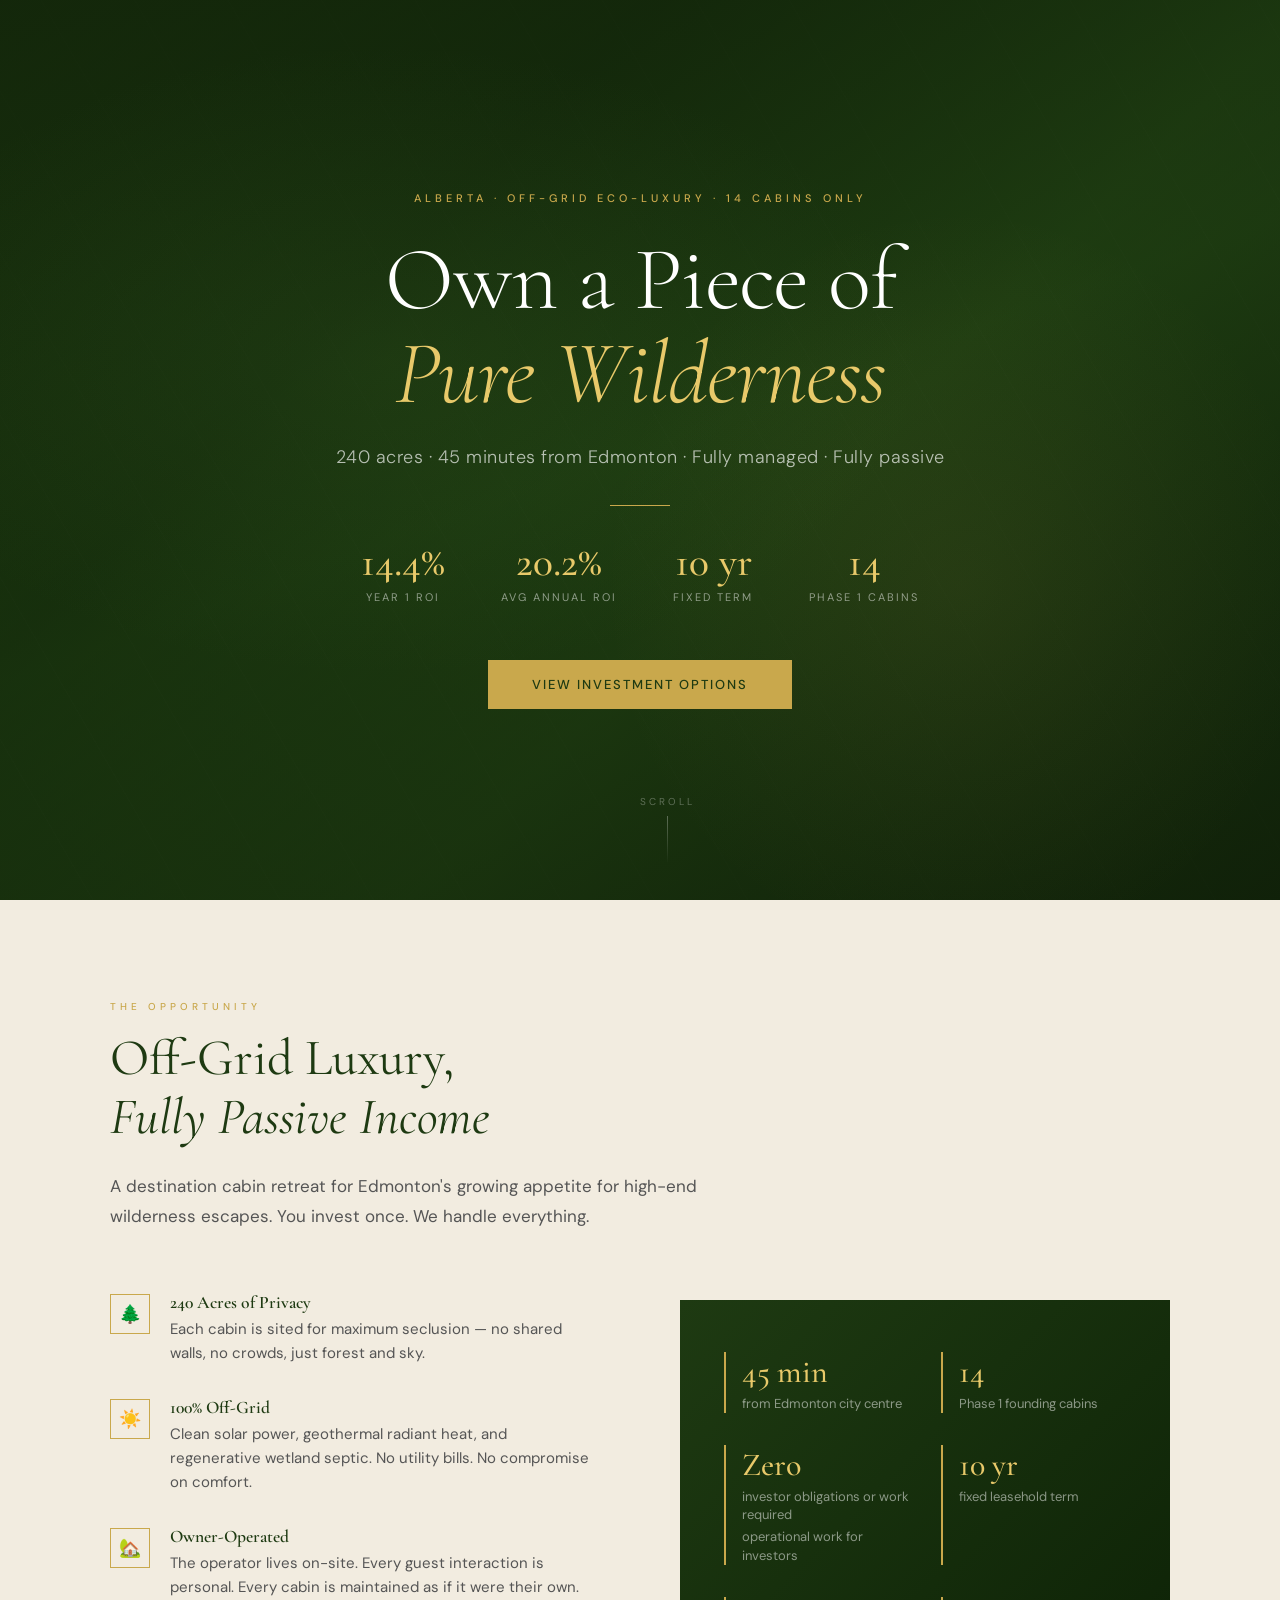
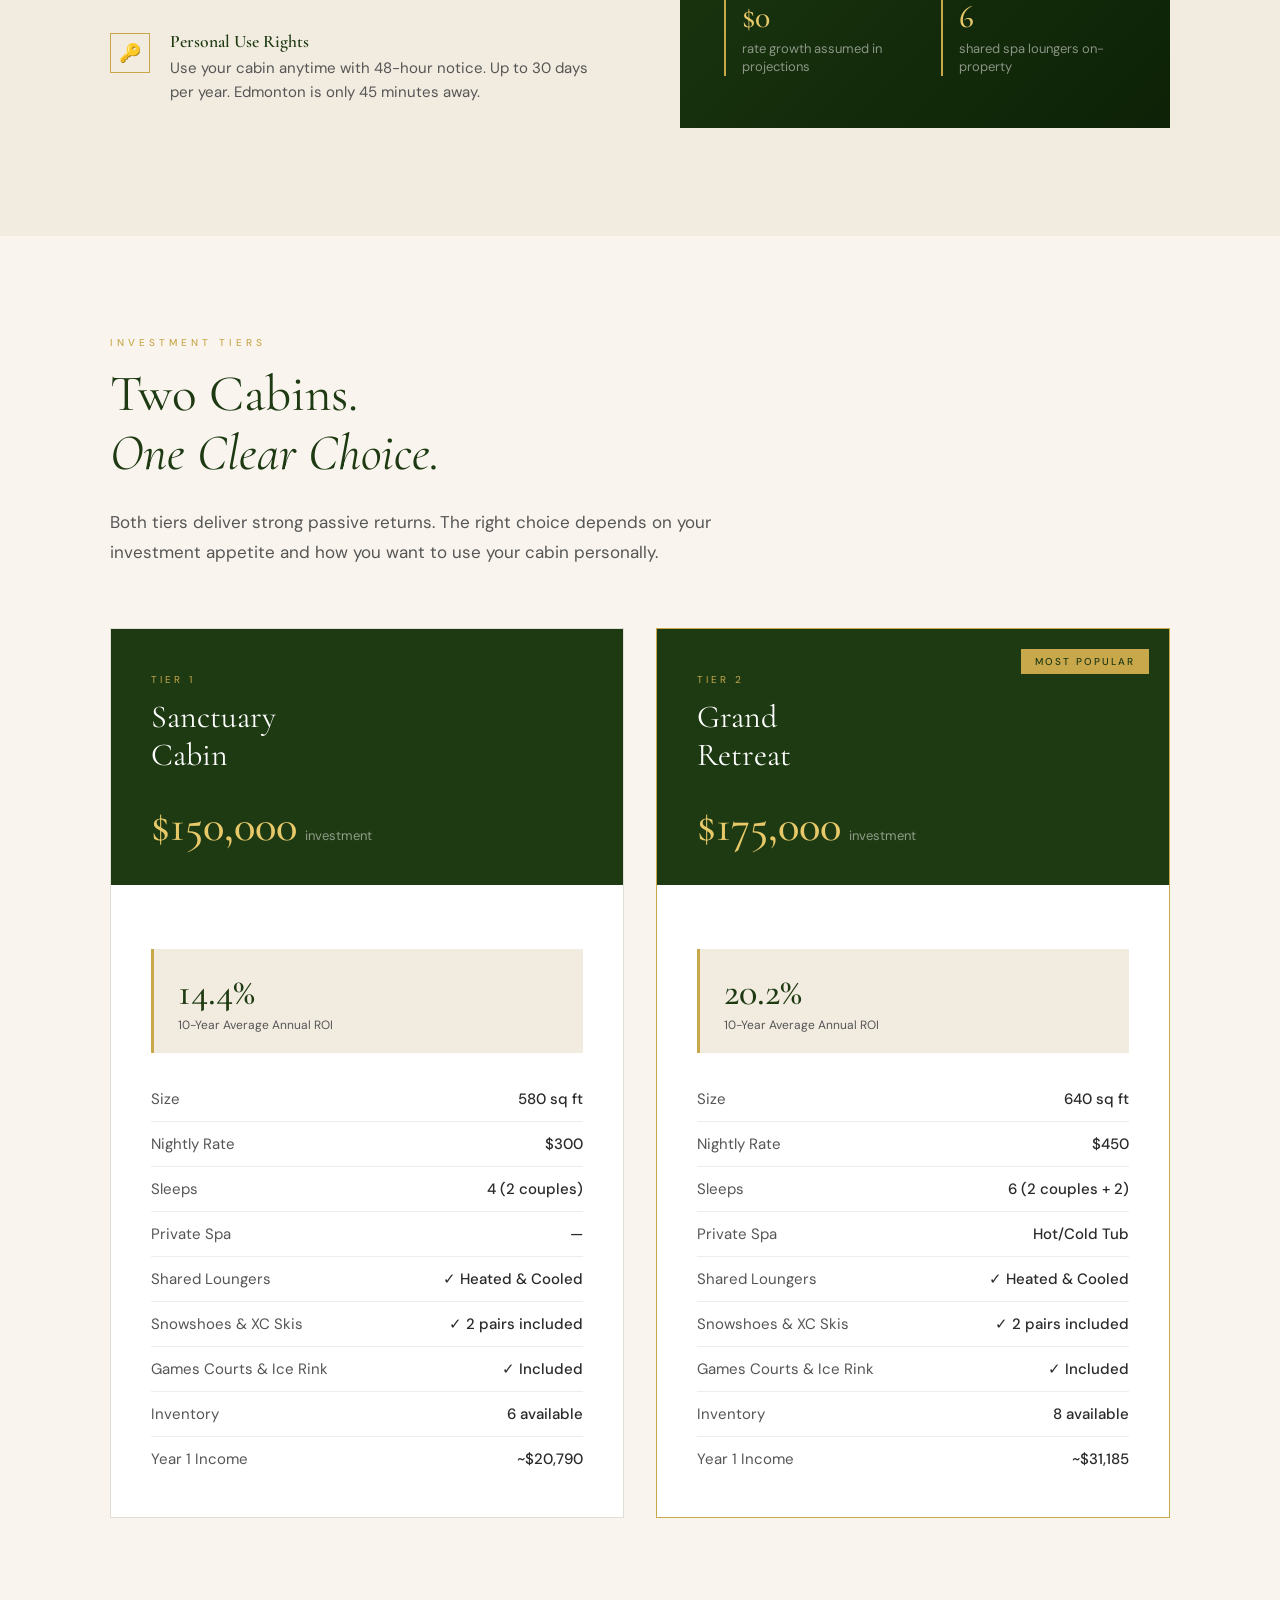
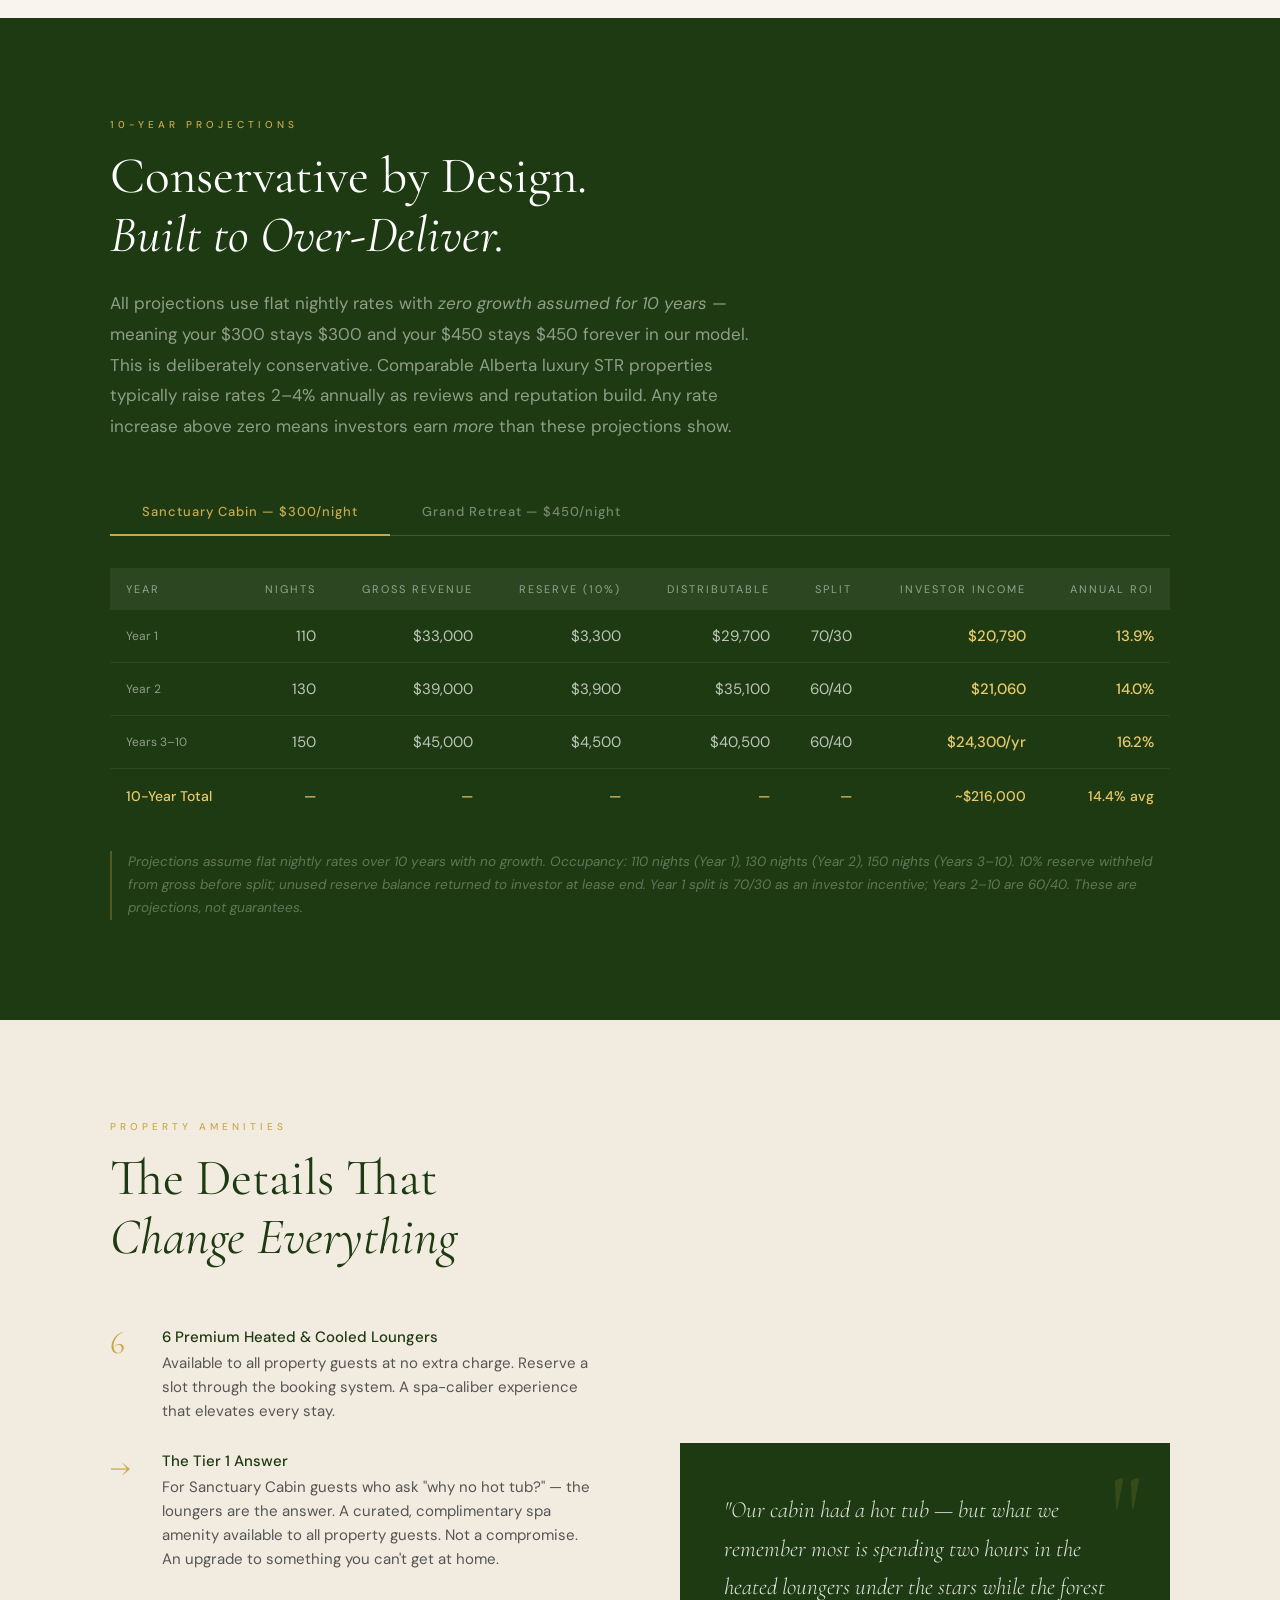
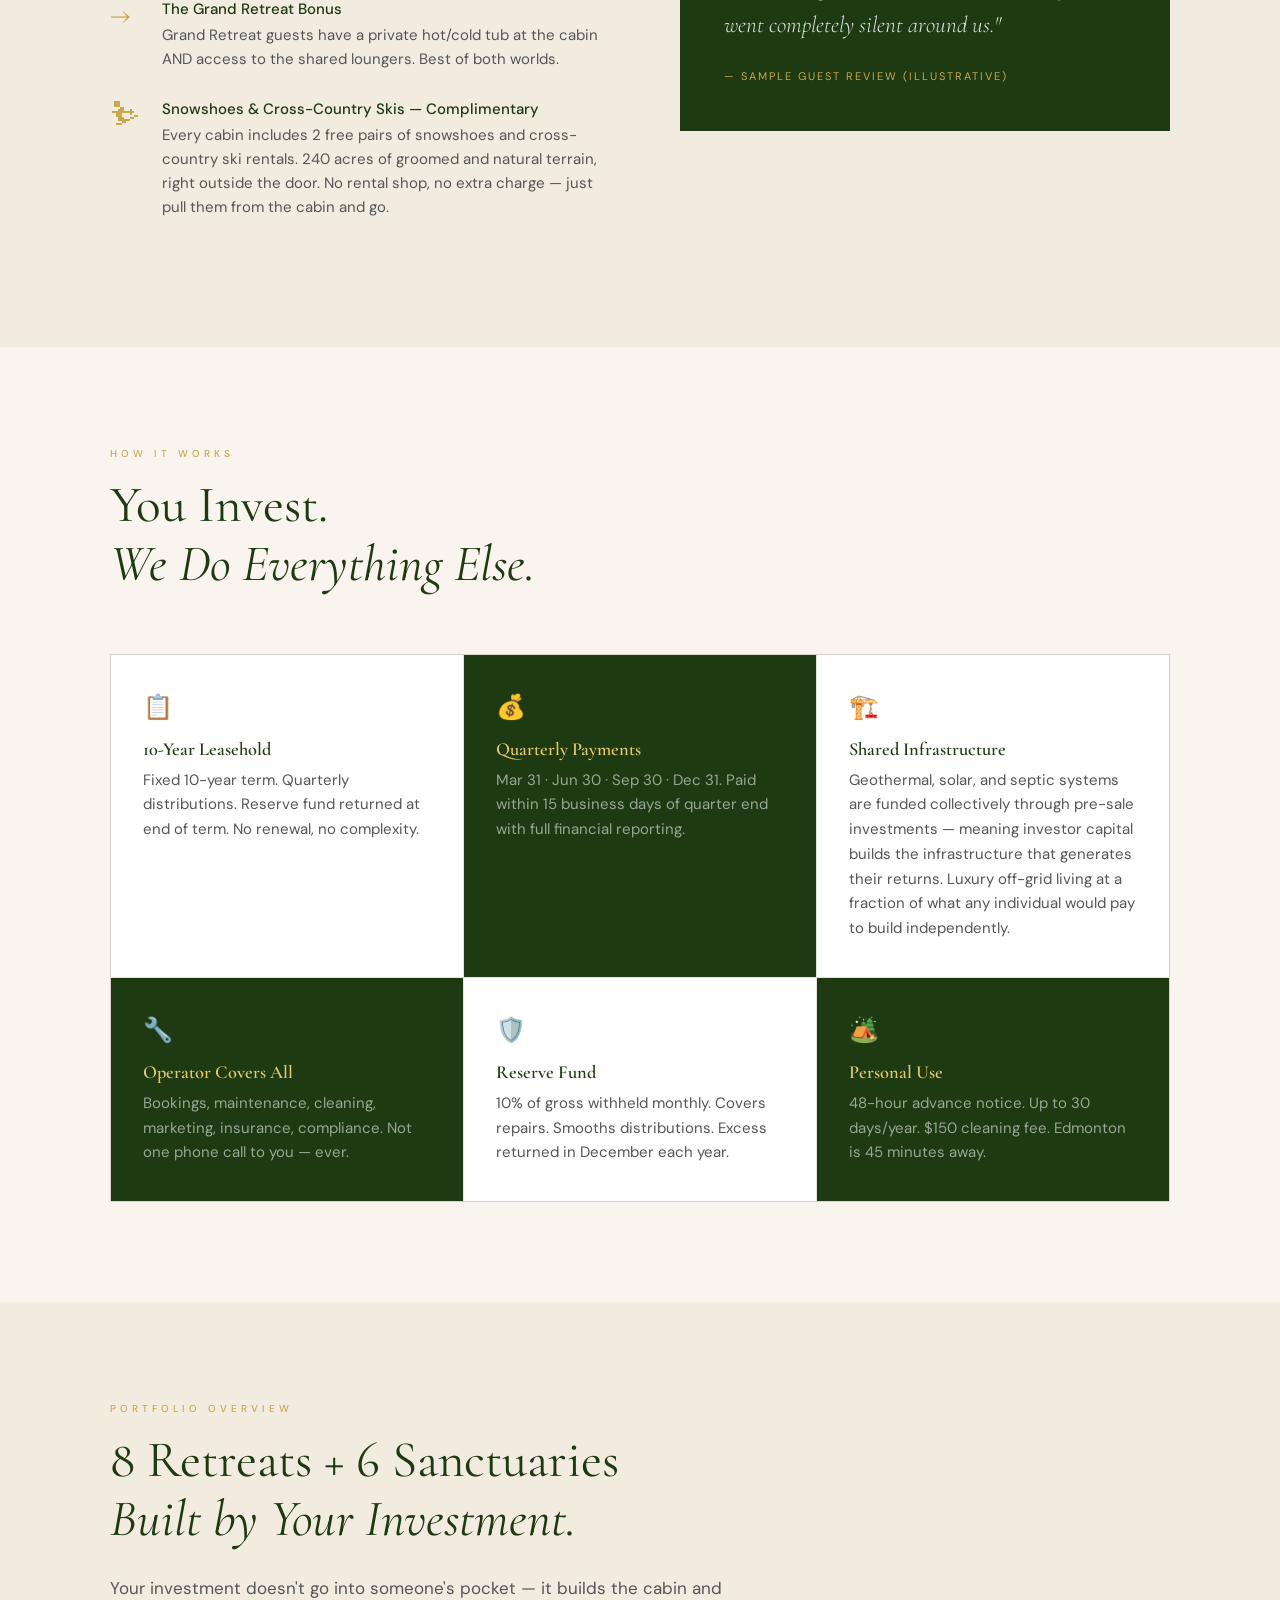
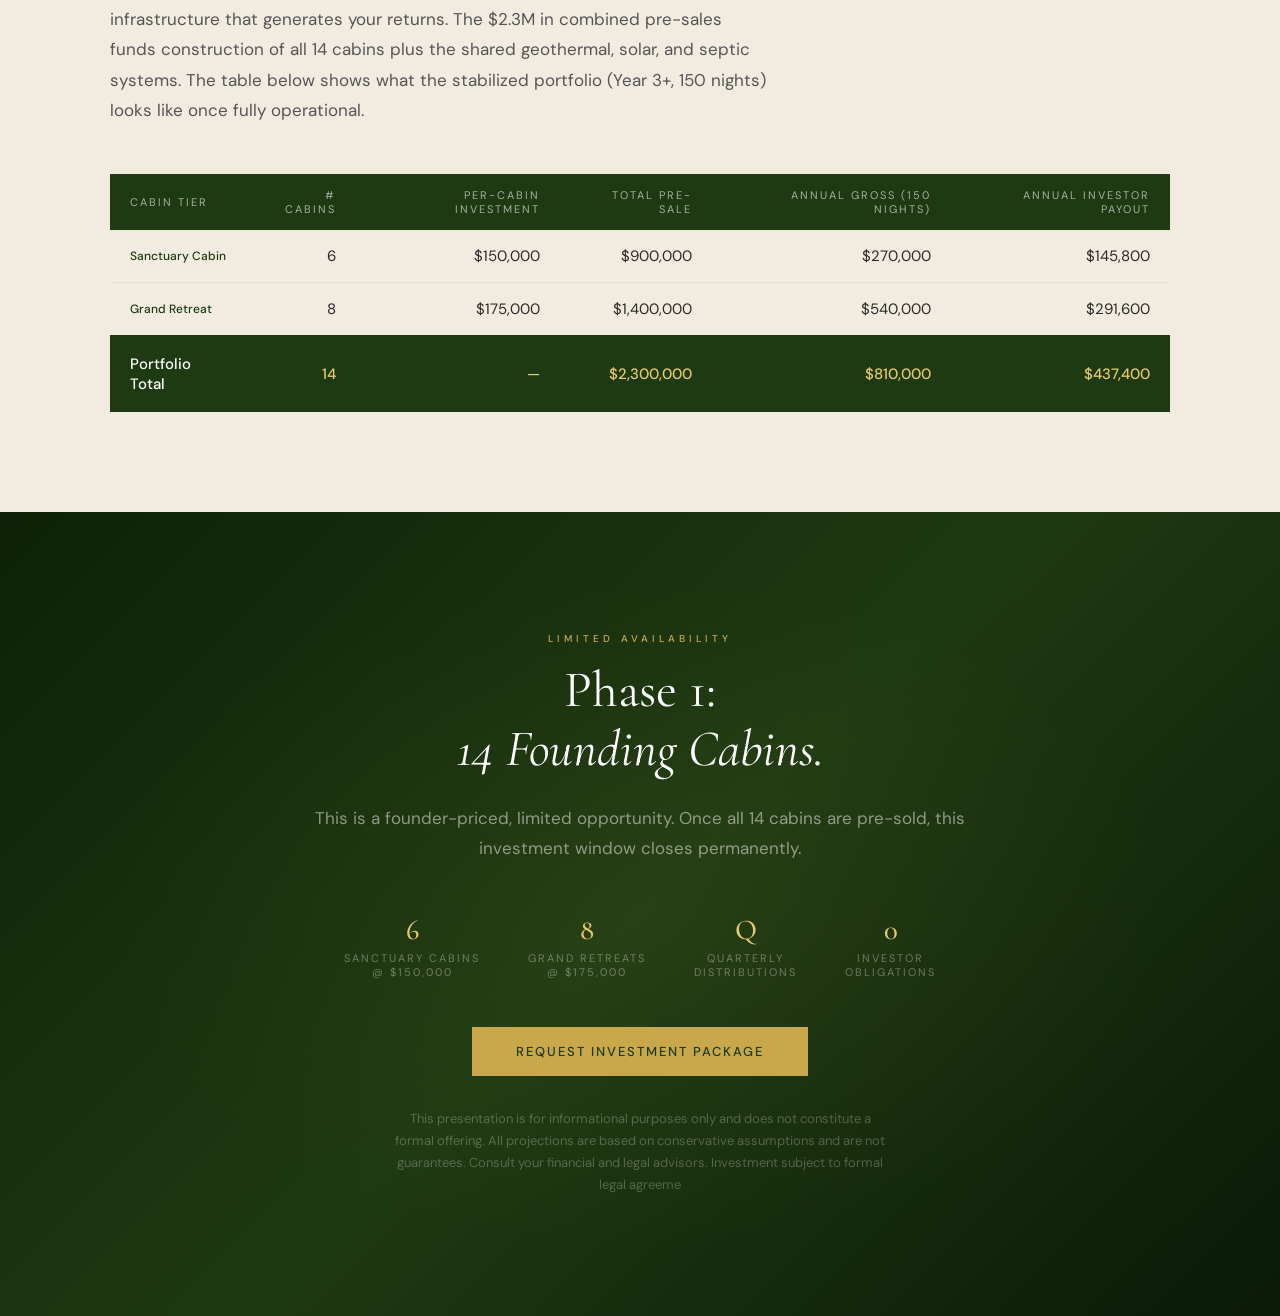
==== cabins.html @ 7cca880b "create cabins.html sub page" ====
<!DOCTYPE html>
<html lang="en">
<head>
<meta charset="UTF-8">
<meta name="viewport" content="width=device-width, initial-scale=1.0">
<title>Off-Grid Cabin Investment — Alberta</title>
<link href="https://fonts.googleapis.com/css2?family=Cormorant+Garamond:ital,wght@0,300;0,400;0,500;0,600;1,300;1,400&family=DM+Sans:wght@300;400;500&display=swap" rel="stylesheet">
<script>
  function switchTab(id) {
    document.querySelectorAll('.roi-tab').forEach(function(t, i) {
      t.classList.toggle('active', (i===0 && id==='t1') || (i===1 && id==='t2'));
    });
    document.querySelectorAll('.roi-table-panel').forEach(function(p) {
      p.classList.remove('active');
    });
    var panel = document.getElementById('panel-' + id);
    if (panel) panel.classList.add('active');
  }
</script>
<style>
  :root {
    --forest: #1e3a12;
    --forest-mid: #2d5016;
    --moss: #4a7c2f;
    --gold: #c9a84c;
    --gold-light: #e8c96a;
    --cream: #f9f5ee;
    --warm: #f2ece0;
    --charcoal: #2a2a2a;
    --mid: #555;
    --light: #888;
  }
  * { margin: 0; padding: 0; box-sizing: border-box; }
  html { scroll-behavior: smooth; }
  body {
    font-family: 'DM Sans', sans-serif;
    background: var(--cream);
    color: var(--charcoal);
    overflow-x: hidden;
  }

  /* HERO */
  .hero {
    min-height: 100vh;
    background:
      linear-gradient(160deg, rgba(18,35,10,0.82) 0%, rgba(30,58,18,0.6) 50%, rgba(18,35,10,0.78) 100%),
      repeating-linear-gradient(
        60deg,
        transparent,
        transparent 80px,
        rgba(255,255,255,0.015) 80px,
        rgba(255,255,255,0.015) 81px
      ),
      linear-gradient(135deg, #1a3a0d 0%, #0d2206 30%, #1e4010 60%, #0a1a06 100%);
    display: flex;
    flex-direction: column;
    justify-content: center;
    align-items: center;
    text-align: center;
    padding: 80px 32px;
    position: relative;
    overflow: hidden;
  }
  .hero::before {
    content: '';
    position: absolute;
    inset: 0;
    background:
      radial-gradient(ellipse 60% 50% at 30% 40%, rgba(74,124,47,0.15) 0%, transparent 70%),
      radial-gradient(ellipse 40% 60% at 75% 65%, rgba(201,168,76,0.08) 0%, transparent 70%);
  }
  .hero-eyebrow {
    font-family: 'DM Sans', sans-serif;
    font-size: 11px;
    font-weight: 500;
    letter-spacing: 4px;
    text-transform: uppercase;
    color: var(--gold);
    margin-bottom: 28px;
    position: relative;
    z-index: 1;
    opacity: 0;
    animation: fadeUp 0.8s ease 0.2s forwards;
  }
  .hero h1 {
    font-family: 'Cormorant Garamond', serif;
    font-size: clamp(3rem, 7vw, 6.5rem);
    font-weight: 300;
    color: #fff;
    line-height: 1.05;
    letter-spacing: -1px;
    position: relative;
    z-index: 1;
    opacity: 0;
    animation: fadeUp 1s ease 0.4s forwards;
  }
  .hero h1 em {
    font-style: italic;
    color: var(--gold-light);
  }
  .hero-sub {
    font-family: 'DM Sans', sans-serif;
    font-size: 18px;
    font-weight: 300;
    color: rgba(255,255,255,0.68);
    margin-top: 24px;
    letter-spacing: 0.5px;
    position: relative;
    z-index: 1;
    opacity: 0;
    animation: fadeUp 1s ease 0.6s forwards;
  }
  .hero-divider {
    width: 60px;
    height: 1px;
    background: var(--gold);
    margin: 36px auto;
    position: relative;
    z-index: 1;
    opacity: 0;
    animation: fadeUp 1s ease 0.7s forwards;
  }
  .hero-stats {
    display: flex;
    gap: 56px;
    justify-content: center;
    flex-wrap: wrap;
    position: relative;
    z-index: 1;
    opacity: 0;
    animation: fadeUp 1s ease 0.9s forwards;
  }
  .hero-stat { text-align: center; }
  .hero-stat-num {
    font-family: 'Cormorant Garamond', serif;
    font-size: 2.6rem;
    font-weight: 500;
    color: var(--gold-light);
    line-height: 1;
  }
  .hero-stat-label {
    font-size: 11px;
    font-weight: 400;
    color: rgba(255,255,255,0.5);
    letter-spacing: 2px;
    text-transform: uppercase;
    margin-top: 6px;
  }
  .hero-cta {
    margin-top: 56px;
    position: relative;
    z-index: 1;
    opacity: 0;
    animation: fadeUp 1s ease 1.1s forwards;
  }
  .btn-primary {
    display: inline-block;
    padding: 16px 44px;
    background: var(--gold);
    color: var(--forest);
    font-family: 'DM Sans', sans-serif;
    font-size: 13px;
    font-weight: 500;
    letter-spacing: 2px;
    text-transform: uppercase;
    text-decoration: none;
    transition: all 0.3s ease;
  }
  .btn-primary:hover { background: var(--gold-light); transform: translateY(-2px); }
  .scroll-hint {
    position: absolute;
    bottom: 36px;
    left: 50%;
    transform: translateX(-50%);
    z-index: 1;
    opacity: 0;
    animation: fadeUp 1s ease 1.4s forwards;
    display: flex;
    flex-direction: column;
    align-items: center;
    gap: 8px;
  }
  .scroll-hint span {
    font-size: 10px;
    letter-spacing: 3px;
    text-transform: uppercase;
    color: rgba(255,255,255,0.3);
  }
  .scroll-line {
    width: 1px;
    height: 48px;
    background: linear-gradient(to bottom, rgba(255,255,255,0.3), transparent);
    animation: pulse-line 2s ease-in-out infinite;
  }

  /* SECTIONS */
  section { padding: 100px 32px; }
  .container { max-width: 1060px; margin: 0 auto; }
  .section-label {
    font-size: 10px;
    font-weight: 500;
    letter-spacing: 4px;
    text-transform: uppercase;
    color: var(--gold);
    margin-bottom: 16px;
  }
  .section-title {
    font-family: 'Cormorant Garamond', serif;
    font-size: clamp(2rem, 4vw, 3.2rem);
    font-weight: 400;
    color: var(--forest);
    line-height: 1.15;
    margin-bottom: 24px;
  }
  .section-title em { font-style: italic; }
  .section-body {
    font-size: 17px;
    line-height: 1.8;
    color: var(--mid);
    max-width: 660px;
  }

  /* ABOUT */
  .about { background: var(--warm); }
  .about-grid {
    display: grid;
    grid-template-columns: 1fr 1fr;
    gap: 80px;
    align-items: center;
    margin-top: 60px;
  }
  .about-feature {
    display: flex;
    gap: 20px;
    margin-bottom: 32px;
    align-items: flex-start;
  }
  .feature-icon {
    width: 40px;
    height: 40px;
    min-width: 40px;
    border: 1px solid var(--gold);
    display: flex;
    align-items: center;
    justify-content: center;
    font-size: 18px;
    margin-top: 2px;
  }
  .feature-text h4 {
    font-family: 'Cormorant Garamond', serif;
    font-size: 1.1rem;
    font-weight: 600;
    color: var(--forest);
    margin-bottom: 4px;
  }
  .feature-text p { font-size: 15px; color: var(--mid); line-height: 1.6; }
  .about-visual {
    background: linear-gradient(135deg, var(--forest) 0%, #0d2206 100%);
    padding: 52px 44px;
    position: relative;
  }
  .about-visual::before {
    content: '';
    position: absolute;
    top: 12px; left: 12px; right: -12px; bottom: -12px;
    border: 1px solid var(--gold);
    z-index: -1;
  }
  .about-stat-grid {
    display: grid;
    grid-template-columns: 1fr 1fr;
    gap: 32px;
  }
  .about-stat { border-left: 2px solid var(--gold); padding-left: 16px; }
  .about-stat-num {
    font-family: 'Cormorant Garamond', serif;
    font-size: 2rem;
    font-weight: 500;
    color: var(--gold-light);
  }
  .about-stat-desc { font-size: 13px; color: rgba(255,255,255,0.5); margin-top: 4px; line-height: 1.4; }

  /* TIERS */
  .tiers { background: var(--cream); }
  .tiers-grid {
    display: grid;
    grid-template-columns: 1fr 1fr;
    gap: 32px;
    margin-top: 60px;
    width: 100%;
  }
  .tier-card {
    border: 1px solid rgba(0,0,0,0.1);
    overflow: hidden;
    position: relative;
    transition: transform 0.3s ease, box-shadow 0.3s ease;
  }
  .tier-card:hover { transform: translateY(-4px); box-shadow: 0 20px 60px rgba(0,0,0,0.12); }
  .tier-card.featured { border-color: var(--gold); }
  .tier-badge {
    position: absolute;
    top: 20px;
    right: 20px;
    background: var(--gold);
    color: var(--forest);
    font-size: 10px;
    font-weight: 500;
    letter-spacing: 2px;
    text-transform: uppercase;
    padding: 6px 14px;
  }
  .tier-header {
    padding: 44px 40px 32px;
    background: var(--forest);
  }
  .tier-label {
    font-size: 10px;
    letter-spacing: 3px;
    text-transform: uppercase;
    color: var(--gold);
    margin-bottom: 12px;
  }
  .tier-name {
    font-family: 'Cormorant Garamond', serif;
    font-size: 2rem;
    font-weight: 400;
    color: #fff;
    line-height: 1.2;
  }
  .tier-price {
    margin-top: 24px;
    display: flex;
    align-items: baseline;
    gap: 8px;
  }
  .tier-price-num {
    font-family: 'Cormorant Garamond', serif;
    font-size: 2.8rem;
    font-weight: 500;
    color: var(--gold-light);
  }
  .tier-price-label { font-size: 13px; color: rgba(255,255,255,0.5); }
  .tier-body { padding: 36px 40px; background: #fff; }
  .tier-row {
    display: flex;
    justify-content: space-between;
    align-items: center;
    padding: 12px 0;
    border-bottom: 1px solid #f0ede8;
    font-size: 15px;
  }
  .tier-row:last-child { border-bottom: none; }
  .tier-row-label { color: var(--mid); }
  .tier-row-value { font-weight: 500; color: var(--charcoal); }
  .tier-roi-band {
    margin-top: 28px;
    background: var(--warm);
    padding: 20px 24px;
    border-left: 3px solid var(--gold);
  }
  .tier-roi-num {
    font-family: 'Cormorant Garamond', serif;
    font-size: 2.4rem;
    font-weight: 500;
    color: var(--forest);
  }
  .tier-roi-label { font-size: 12px; color: var(--mid); margin-top: 2px; }
  .tier-amenities {
    margin-top: 24px;
  }
  .tier-amenity {
    display: flex;
    gap: 12px;
    align-items: flex-start;
    margin-bottom: 10px;
    font-size: 14px;
    color: var(--mid);
  }
  .tier-amenity-dot {
    width: 6px; height: 6px; min-width: 6px;
    background: var(--gold);
    border-radius: 50%;
    margin-top: 6px;
  }

  /* ROI TABLE */
  .roi-section { background: var(--forest); }
  .roi-section .section-title { color: #fff; }
  .roi-section .section-body { color: rgba(255,255,255,0.5); }
  .roi-tabs {
    display: flex;
    gap: 0;
    margin-top: 48px;
    border-bottom: 1px solid rgba(255,255,255,0.15);
  }
  .roi-tab {
    padding: 14px 32px;
    font-size: 13px;
    font-weight: 500;
    color: rgba(255,255,255,0.4);
    cursor: pointer;
    transition: all 0.2s;
    letter-spacing: 1px;
    border-bottom: 2px solid transparent;
    margin-bottom: -1px;
  }
  .roi-tab.active { color: var(--gold); border-bottom-color: var(--gold); }
  .roi-table-wrap { margin-top: 32px; overflow-x: auto; }
  table { width: 100%; border-collapse: collapse; font-size: 15px; }
  thead th {
    background: rgba(255,255,255,0.06);
    color: rgba(255,255,255,0.5);
    font-weight: 400;
    font-size: 11px;
    letter-spacing: 2px;
    text-transform: uppercase;
    padding: 14px 16px;
    text-align: right;
  }
  thead th:first-child { text-align: left; }
  tbody tr { border-bottom: 1px solid rgba(255,255,255,0.06); }
  tbody td {
    padding: 16px;
    text-align: right;
    color: rgba(255,255,255,0.7);
  }
  tbody td:first-child { text-align: left; color: rgba(255,255,255,0.5); font-size: 12px; }
  .roi-highlight { color: var(--gold-light) !important; font-weight: 500 !important; }
  tfoot tr { border-top: 1px solid rgba(201,168,76,0.4); }
  tfoot td {
    padding: 18px 16px;
    text-align: right;
    color: var(--gold-light);
    font-weight: 500;
    font-size: 14px;
  }
  tfoot td:first-child { text-align: left; }
  .roi-note {
    margin-top: 28px;
    font-size: 13.5px;
    color: rgba(255,255,255,0.3);
    line-height: 1.7;
    font-style: italic;
    border-left: 2px solid rgba(201,168,76,0.3);
    padding-left: 16px;
  }
  .roi-table-panel { display: none; }
  .roi-table-panel.active { display: block; }

  /* LOUNGERS */
  .loungers { background: var(--warm); }
  .loungers-inner {
    display: grid;
    grid-template-columns: 1fr 1fr;
    gap: 80px;
    align-items: center;
    margin-top: 60px;
  }
  .lounger-item {
    display: flex;
    gap: 20px;
    margin-bottom: 28px;
  }
  .lounger-num {
    font-family: 'Cormorant Garamond', serif;
    font-size: 2rem;
    color: var(--gold);
    line-height: 1;
    min-width: 32px;
  }
  .lounger-text h4 { font-size: 15px; font-weight: 500; color: var(--forest); margin-bottom: 4px; }
  .lounger-text p { font-size: 15px; color: var(--mid); line-height: 1.6; }
  .lounger-quote {
    background: var(--forest);
    padding: 48px 44px;
    position: relative;
  }
  .lounger-quote::after {
    content: '"';
    position: absolute;
    top: 16px; right: 28px;
    font-family: 'Cormorant Garamond', serif;
    font-size: 7rem;
    color: rgba(201,168,76,0.15);
    line-height: 1;
  }
  .lounger-quote p {
    font-family: 'Cormorant Garamond', serif;
    font-size: 1.45rem;
    font-weight: 300;
    font-style: italic;
    color: rgba(255,255,255,0.85);
    line-height: 1.65;
  }
  .lounger-quote cite {
    display: block;
    margin-top: 24px;
    font-size: 11px;
    letter-spacing: 2px;
    text-transform: uppercase;
    color: var(--gold);
    font-style: normal;
  }

  /* STRUCTURE */
  .structure { background: var(--cream); }
  .structure-grid {
    display: grid;
    grid-template-columns: repeat(3, 1fr);
    gap: 1px;
    background: rgba(0,0,0,0.08);
    margin-top: 60px;
    border: 1px solid rgba(0,0,0,0.08);
  }
  .structure-block {
    background: #fff;
    padding: 36px 32px;
  }
  .structure-block-icon { font-size: 24px; margin-bottom: 16px; }
  .structure-block h4 {
    font-family: 'Cormorant Garamond', serif;
    font-size: 1.15rem;
    font-weight: 600;
    color: var(--forest);
    margin-bottom: 8px;
  }
  .structure-block p { font-size: 15px; color: var(--mid); line-height: 1.65; }
  .structure-block.accent { background: var(--forest); }
  .structure-block.accent h4 { color: var(--gold-light); }
  .structure-block.accent p { color: rgba(255,255,255,0.55); }

  /* PORTFOLIO */
  .portfolio { background: var(--warm); }
  .portfolio-table-wrap { margin-top: 48px; overflow-x: auto; }
  .ptable { width: 100%; border-collapse: collapse; }
  .ptable th {
    background: var(--forest);
    color: rgba(255,255,255,0.6);
    font-size: 11px;
    font-weight: 400;
    letter-spacing: 2px;
    text-transform: uppercase;
    padding: 14px 20px;
    text-align: right;
  }
  .ptable th:first-child { text-align: left; }
  .ptable td {
    padding: 16px 20px;
    font-size: 15px;
    text-align: right;
    color: var(--charcoal);
    border-bottom: 1px solid rgba(0,0,0,0.06);
  }
  .ptable td:first-child { text-align: left; font-weight: 500; color: var(--forest); }
  .ptable tfoot td {
    background: var(--forest);
    color: var(--gold-light);
    font-weight: 500;
    border-bottom: none;
    padding: 18px 20px;
  }
  .ptable tfoot td:first-child { color: #fff; }

  /* CTA */
  .cta-section {
    background: linear-gradient(135deg, #0d2206 0%, #1e3a12 50%, #0a1a06 100%);
    text-align: center;
    padding: 120px 32px;
    position: relative;
    overflow: hidden;
  }
  .cta-section::before {
    content: '';
    position: absolute;
    inset: 0;
    background: radial-gradient(ellipse 60% 60% at 50% 50%, rgba(201,168,76,0.06) 0%, transparent 70%);
  }
  .cta-section .section-label { color: var(--gold); }
  .cta-section .section-title { color: #fff; margin: 0 auto 24px; max-width: 640px; }
  .cta-section .section-body { color: rgba(255,255,255,0.5); margin: 0 auto 48px; }
  .cta-details {
    display: flex;
    justify-content: center;
    gap: 48px;
    flex-wrap: wrap;
    margin-bottom: 48px;
    position: relative;
    z-index: 1;
  }
  .cta-detail { text-align: center; }
  .cta-detail-num {
    font-family: 'Cormorant Garamond', serif;
    font-size: 1.8rem;
    color: var(--gold-light);
    font-weight: 500;
  }
  .cta-detail-label { font-size: 11px; color: rgba(255,255,255,0.35); letter-spacing: 2px; text-transform: uppercase; margin-top: 4px; }
  .cta-warning {
    font-size: 13px;
    color: rgba(255,255,255,0.25);
    max-width: 500px;
    margin: 32px auto 0;
    line-height: 1.7;
    position: relative;
    z-index: 1;
  }

  /* ANIMATIONS */
  @keyframes fadeUp {
    from { opacity: 0; transform: translateY(24px); }
    to { opacity: 1; transform: translateY(0); }
  }
  @keyframes pulse-line {
    0%, 100% { opacity: 0.3; transform: scaleY(1); }
    50% { opacity: 0.7; transform: scaleY(1.1); }
  }

  /* RESPONSIVE */
  @media (max-width: 768px) {
    .about-grid, .tiers-grid, .loungers-inner { grid-template-columns: 1fr; }
    .structure-grid { grid-template-columns: 1fr; }
    .hero-stats { gap: 32px; }
    .about-stat-grid { grid-template-columns: 1fr 1fr; }
  }
</style>
</head>
<body>

<!-- HERO -->
<section class="hero">
  <p class="hero-eyebrow">Alberta · Off-Grid Eco-Luxury · 14 Cabins Only</p>
  <h1>Own a Piece of<br><em>Pure Wilderness</em></h1>
  <p class="hero-sub">240 acres · 45 minutes from Edmonton · Fully managed · Fully passive</p>
  <div class="hero-divider"></div>
  <div class="hero-stats">
    <div class="hero-stat">
      <div class="hero-stat-num">14.4%</div>
      <div class="hero-stat-label">Year 1 ROI</div>
    </div>
    <div class="hero-stat">
      <div class="hero-stat-num">20.2%</div>
      <div class="hero-stat-label">Avg Annual ROI</div>
    </div>
    <div class="hero-stat">
      <div class="hero-stat-num">10 yr</div>
      <div class="hero-stat-label">Fixed Term</div>
    </div>
    <div class="hero-stat">
      <div class="hero-stat-num">14</div>
      <div class="hero-stat-label">Phase 1 Cabins</div>
    </div>
  </div>
  <div class="hero-cta">
    <a href="#tiers" class="btn-primary">View Investment Options</a>
  </div>
  <div class="scroll-hint">
    <span>Scroll</span>
    <div class="scroll-line"></div>
  </div>
</section>

<!-- ABOUT -->
<section class="about">
  <div class="container">
    <p class="section-label">The Opportunity</p>
    <h2 class="section-title">Off-Grid Luxury,<br><em>Fully Passive Income</em></h2>
    <p class="section-body">A destination cabin retreat for Edmonton's growing appetite for high-end wilderness escapes. You invest once. We handle everything.</p>

    <div class="about-grid">
      <div>
        <div class="about-feature">
          <div class="feature-icon">🌲</div>
          <div class="feature-text">
            <h4>240 Acres of Privacy</h4>
            <p>Each cabin is sited for maximum seclusion — no shared walls, no crowds, just forest and sky.</p>
          </div>
        </div>
        <div class="about-feature">
          <div class="feature-icon">☀️</div>
          <div class="feature-text">
            <h4>100% Off-Grid</h4>
            <p>Clean solar power, geothermal radiant heat, and regenerative wetland septic. No utility bills. No compromise on comfort.</p>
          </div>
        </div>
        <div class="about-feature">
          <div class="feature-icon">🏡</div>
          <div class="feature-text">
            <h4>Owner-Operated</h4>
            <p>The operator lives on-site. Every guest interaction is personal. Every cabin is maintained as if it were their own.</p>
          </div>
        </div>
        <div class="about-feature">
          <div class="feature-icon">🔑</div>
          <div class="feature-text">
            <h4>Personal Use Rights</h4>
            <p>Use your cabin anytime with 48-hour notice. Up to 30 days per year. Edmonton is only 45 minutes away.</p>
          </div>
        </div>
      </div>
      <div class="about-visual">
        <div class="about-stat-grid">
          <div class="about-stat">
            <div class="about-stat-num">45 min</div>
            <div class="about-stat-desc">from Edmonton city centre</div>
          </div>
          <div class="about-stat">
            <div class="about-stat-num">14</div>
            <div class="about-stat-desc">Phase 1 founding cabins</div>
          </div>
          <div class="about-stat">
            <div class="about-stat-num">Zero</div>
            <div class="about-stat-desc">investor obligations or work required</div>
            <div class="about-stat-desc">operational work for investors</div>
          </div>
          <div class="about-stat">
            <div class="about-stat-num">10 yr</div>
            <div class="about-stat-desc">fixed leasehold term</div>
          </div>
          <div class="about-stat">
            <div class="about-stat-num">$0</div>
            <div class="about-stat-desc">rate growth assumed in projections</div>
          </div>
          <div class="about-stat">
            <div class="about-stat-num">6</div>
            <div class="about-stat-desc">shared spa loungers on-property</div>
          </div>
        </div>
      </div>
    </div>
  </div>
</section>

<!-- TIERS -->
<section class="tiers" id="tiers">
  <div class="container">
    <p class="section-label">Investment Tiers</p>
    <h2 class="section-title">Two Cabins.<br><em>One Clear Choice.</em></h2>
    <p class="section-body">Both tiers deliver strong passive returns. The right choice depends on your investment appetite and how you want to use your cabin personally.</p>

    <div class="tiers-grid">
      <!-- TIER 1 -->
      <div class="tier-card">
        <div class="tier-header">
          <p class="tier-label">Tier 1</p>
          <h3 class="tier-name">Sanctuary<br>Cabin</h3>
          <div class="tier-price">
            <span class="tier-price-num">$150,000</span>
            <span class="tier-price-label">investment</span>
          </div>
        </div>
        <div class="tier-body">
          <div class="tier-roi-band">
            <div class="tier-roi-num">14.4%</div>
            <div class="tier-roi-label">10-Year Average Annual ROI</div>
          </div>
          <div class="tier-amenities">
            <div class="tier-row">
              <span class="tier-row-label">Size</span>
              <span class="tier-row-value">580 sq ft</span>
            </div>
            <div class="tier-row">
              <span class="tier-row-label">Nightly Rate</span>
              <span class="tier-row-value">$300</span>
            </div>
            <div class="tier-row">
              <span class="tier-row-label">Sleeps</span>
              <span class="tier-row-value">4 (2 couples)</span>
            </div>
            <div class="tier-row">
              <span class="tier-row-label">Private Spa</span>
              <span class="tier-row-value">—</span>
            </div>
            <div class="tier-row">
              <span class="tier-row-label">Shared Loungers</span>
              <span class="tier-row-value">✓ Heated & Cooled</span>
            </div>
            <div class="tier-row">
              <span class="tier-row-label">Snowshoes & XC Skis</span>
              <span class="tier-row-value">✓ 2 pairs included</span>
            </div>
            <div class="tier-row">
              <span class="tier-row-label">Games Courts & Ice Rink</span>
              <span class="tier-row-value">✓ Included</span>
            </div>
            <div class="tier-row">
              <span class="tier-row-label">Inventory</span>
              <span class="tier-row-value">6 available</span>
            </div>
            <div class="tier-row">
              <span class="tier-row-label">Year 1 Income</span>
              <span class="tier-row-value">~$20,790</span>
            </div>
          </div>
        </div>
      </div>

      <!-- TIER 2 -->
      <div class="tier-card featured">
        <div class="tier-badge">Most Popular</div>
        <div class="tier-header">
          <p class="tier-label">Tier 2</p>
          <h3 class="tier-name">Grand<br>Retreat</h3>
          <div class="tier-price">
            <span class="tier-price-num">$175,000</span>
            <span class="tier-price-label">investment</span>
          </div>
        </div>
        <div class="tier-body">
          <div class="tier-roi-band">
            <div class="tier-roi-num">20.2%</div>
            <div class="tier-roi-label">10-Year Average Annual ROI</div>
          </div>
          <div class="tier-amenities">
            <div class="tier-row">
              <span class="tier-row-label">Size</span>
              <span class="tier-row-value">640 sq ft</span>
            </div>
            <div class="tier-row">
              <span class="tier-row-label">Nightly Rate</span>
              <span class="tier-row-value">$450</span>
            </div>
            <div class="tier-row">
              <span class="tier-row-label">Sleeps</span>
              <span class="tier-row-value">6 (2 couples + 2)</span>
            </div>
            <div class="tier-row">
              <span class="tier-row-label">Private Spa</span>
              <span class="tier-row-value">Hot/Cold Tub</span>
            </div>
            <div class="tier-row">
              <span class="tier-row-label">Shared Loungers</span>
              <span class="tier-row-value">✓ Heated & Cooled</span>
            </div>
            <div class="tier-row">
              <span class="tier-row-label">Snowshoes & XC Skis</span>
              <span class="tier-row-value">✓ 2 pairs included</span>
            </div>
            <div class="tier-row">
              <span class="tier-row-label">Games Courts & Ice Rink</span>
              <span class="tier-row-value">✓ Included</span>
            </div>
            <div class="tier-row">
              <span class="tier-row-label">Inventory</span>
              <span class="tier-row-value">8 available</span>
            </div>
            <div class="tier-row">
              <span class="tier-row-label">Year 1 Income</span>
              <span class="tier-row-value">~$31,185</span>
            </div>
          </div>
        </div>
      </div>
    </div>
  </div>
</section>

<!-- ROI TABLES -->
<section class="roi-section">
  <div class="container">
    <p class="section-label" style="color:var(--gold)">10-Year Projections</p>
    <h2 class="section-title">Conservative by Design.<br><em>Built to Over-Deliver.</em></h2>
    <p class="section-body">All projections use flat nightly rates with <em>zero growth assumed for 10 years</em> — meaning your $300 stays $300 and your $450 stays $450 forever in our model. This is deliberately conservative. Comparable Alberta luxury STR properties typically raise rates 2–4% annually as reviews and reputation build. Any rate increase above zero means investors earn <em>more</em> than these projections show.</p>

    <div class="roi-tabs">
      <div class="roi-tab active" onclick="switchTab('t1')">Sanctuary Cabin — $300/night</div>
      <div class="roi-tab" onclick="switchTab('t2')">Grand Retreat — $450/night</div>
    </div>

    <div id="panel-t1" class="roi-table-panel active">
      <div class="roi-table-wrap">
        <table>
          <thead>
            <tr>
              <th>Year</th><th>Nights</th><th>Gross Revenue</th><th>Reserve (10%)</th><th>Distributable</th><th>Split</th><th>Investor Income</th><th>Annual ROI</th>
            </tr>
          </thead>
          <tbody>
            <tr><td>Year 1</td><td>110</td><td>$33,000</td><td>$3,300</td><td>$29,700</td><td>70/30</td><td class="roi-highlight">$20,790</td><td class="roi-highlight">13.9%</td></tr>
            <tr><td>Year 2</td><td>130</td><td>$39,000</td><td>$3,900</td><td>$35,100</td><td>60/40</td><td class="roi-highlight">$21,060</td><td class="roi-highlight">14.0%</td></tr>
            <tr><td>Years 3–10</td><td>150</td><td>$45,000</td><td>$4,500</td><td>$40,500</td><td>60/40</td><td class="roi-highlight">$24,300/yr</td><td class="roi-highlight">16.2%</td></tr>
          </tbody>
          <tfoot>
            <tr><td>10-Year Total</td><td>—</td><td>—</td><td>—</td><td>—</td><td>—</td><td>~$216,000</td><td>14.4% avg</td></tr>
          </tfoot>
        </table>
      </div>
    </div>

    <div id="panel-t2" class="roi-table-panel">
      <div class="roi-table-wrap">
        <table>
          <thead>
            <tr>
              <th>Year</th><th>Nights</th><th>Gross Revenue</th><th>Reserve (10%)</th><th>Distributable</th><th>Split</th><th>Investor Income</th><th>Annual ROI</th>
            </tr>
          </thead>
          <tbody>
            <tr><td>Year 1</td><td>110</td><td>$49,500</td><td>$4,950</td><td>$44,550</td><td>70/30</td><td class="roi-highlight">$31,185</td><td class="roi-highlight">17.8%</td></tr>
            <tr><td>Year 2</td><td>130</td><td>$58,500</td><td>$5,850</td><td>$52,650</td><td>60/40</td><td class="roi-highlight">$31,590</td><td class="roi-highlight">18.1%</td></tr>
            <tr><td>Years 3–10</td><td>150</td><td>$67,500</td><td>$6,750</td><td>$60,750</td><td>60/40</td><td class="roi-highlight">$36,450/yr</td><td class="roi-highlight">20.8%</td></tr>
          </tbody>
          <tfoot>
            <tr><td>10-Year Total</td><td>—</td><td>—</td><td>—</td><td>—</td><td>—</td><td>~$342,000</td><td>20.2% avg</td></tr>
          </tfoot>
        </table>
      </div>
    </div>

    <p class="roi-note">Projections assume flat nightly rates over 10 years with no growth. Occupancy: 110 nights (Year 1), 130 nights (Year 2), 150 nights (Years 3–10). 10% reserve withheld from gross before split; unused reserve balance returned to investor at lease end. Year 1 split is 70/30 as an investor incentive; Years 2–10 are 60/40. These are projections, not guarantees.</p>
  </div>
</section>

<!-- LOUNGERS -->
<section class="loungers">
  <div class="container">
    <p class="section-label">Property Amenities</p>
    <h2 class="section-title">The Details That<br><em>Change Everything</em></h2>
    <div class="loungers-inner">
      <div>
        <div class="lounger-item">
          <div class="lounger-num">6</div>
          <div class="lounger-text">
            <h4>6 Premium Heated & Cooled Loungers</h4>
            <p>Available to all property guests at no extra charge. Reserve a slot through the booking system. A spa-caliber experience that elevates every stay.</p>
          </div>
        </div>
        <div class="lounger-item">
          <div class="lounger-num">→</div>
          <div class="lounger-text">
            <h4>The Tier 1 Answer</h4>
            <p>For Sanctuary Cabin guests who ask "why no hot tub?" — the loungers are the answer. A curated, complimentary spa amenity available to all property guests. Not a compromise. An upgrade to something you can't get at home.</p>
          </div>
        </div>
        <div class="lounger-item">
          <div class="lounger-num">→</div>
          <div class="lounger-text">
            <h4>The Grand Retreat Bonus</h4>
            <p>Grand Retreat guests have a private hot/cold tub at the cabin AND access to the shared loungers. Best of both worlds.</p>
          </div>
        </div>
        <div class="lounger-item">
          <div class="lounger-num">⛷</div>
          <div class="lounger-text">
            <h4>Snowshoes & Cross-Country Skis — Complimentary</h4>
            <p>Every cabin includes 2 free pairs of snowshoes and cross-country ski rentals. 240 acres of groomed and natural terrain, right outside the door. No rental shop, no extra charge — just pull them from the cabin and go.</p>
          </div>
        </div>
      </div>
      <div class="lounger-quote">
        <p>"Our cabin had a hot tub — but what we remember most is spending two hours in the heated loungers under the stars while the forest went completely silent around us."</p>
        <cite>— Sample Guest Review (illustrative)</cite>
      </div>
    </div>
  </div>
</section>

<!-- STRUCTURE -->
<section class="structure">
  <div class="container">
    <p class="section-label">How It Works</p>
    <h2 class="section-title">You Invest.<br><em>We Do Everything Else.</em></h2>
    <div class="structure-grid">
      <div class="structure-block">
        <div class="structure-block-icon">📋</div>
        <h4>10-Year Leasehold</h4>
        <p>Fixed 10-year term. Quarterly distributions. Reserve fund returned at end of term. No renewal, no complexity.</p>
      </div>
      <div class="structure-block accent">
        <div class="structure-block-icon">💰</div>
        <h4>Quarterly Payments</h4>
        <p>Mar 31 · Jun 30 · Sep 30 · Dec 31. Paid within 15 business days of quarter end with full financial reporting.</p>
      </div>
      <div class="structure-block">
        <div class="structure-block-icon">🏗️</div>
        <h4>Shared Infrastructure</h4>
        <p>Geothermal, solar, and septic systems are funded collectively through pre-sale investments — meaning investor capital builds the infrastructure that generates their returns. Luxury off-grid living at a fraction of what any individual would pay to build independently.</p>
      </div>
      <div class="structure-block accent">
        <div class="structure-block-icon">🔧</div>
        <h4>Operator Covers All</h4>
        <p>Bookings, maintenance, cleaning, marketing, insurance, compliance. Not one phone call to you — ever.</p>
      </div>
      <div class="structure-block">
        <div class="structure-block-icon">🛡️</div>
        <h4>Reserve Fund</h4>
        <p>10% of gross withheld monthly. Covers repairs. Smooths distributions. Excess returned in December each year.</p>
      </div>
      <div class="structure-block accent">
        <div class="structure-block-icon">🏕️</div>
        <h4>Personal Use</h4>
        <p>48-hour advance notice. Up to 30 days/year. $150 cleaning fee. Edmonton is 45 minutes away.</p>
      </div>
    </div>
  </div>
</section>

<!-- PORTFOLIO -->
<section class="portfolio">
  <div class="container">
    <p class="section-label">Portfolio Overview</p>
    <h2 class="section-title">8 Retreats + 6 Sanctuaries<br><em>Built by Your Investment.</em></h2>
    <p class="section-body">Your investment doesn't go into someone's pocket — it builds the cabin and infrastructure that generates your returns. The $2.3M in combined pre-sales funds construction of all 14 cabins plus the shared geothermal, solar, and septic systems. The table below shows what the stabilized portfolio (Year 3+, 150 nights) looks like once fully operational.</p>
    <div class="portfolio-table-wrap">
      <table class="ptable">
        <thead>
          <tr>
            <th>Cabin Tier</th>
            <th># Cabins</th>
            <th>Per-Cabin Investment</th>
            <th>Total Pre-Sale</th>
            <th>Annual Gross (150 nights)</th>
            <th>Annual Investor Payout</th>
          </tr>
        </thead>
        <tbody>
          <tr>
            <td>Sanctuary Cabin</td>
            <td>6</td>
            <td>$150,000</td>
            <td>$900,000</td>
            <td>$270,000</td>
            <td>$145,800</td>
          </tr>
          <tr>
            <td>Grand Retreat</td>
            <td>8</td>
            <td>$175,000</td>
            <td>$1,400,000</td>
            <td>$540,000</td>
            <td>$291,600</td>
          </tr>
        </tbody>
        <tfoot>
          <tr>
            <td>Portfolio Total</td>
            <td>14</td>
            <td>—</td>
            <td>$2,300,000</td>
            <td>$810,000</td>
            <td>$437,400</td>
          </tr>
        </tfoot>
      </table>
    </div>
  </div>
</section>

<!-- CTA -->
<section class="cta-section">
  <div class="container">
    <p class="section-label">Limited Availability</p>
    <h2 class="section-title" style="position:relative;z-index:1">Phase 1:<br><em>14 Founding Cabins.</em></h2>
    <p class="section-body" style="margin:0 auto 48px">This is a founder-priced, limited opportunity. Once all 14 cabins are pre-sold, this investment window closes permanently.</p>
    <div class="cta-details">
      <div class="cta-detail">
        <div class="cta-detail-num">6</div>
        <div class="cta-detail-label">Sanctuary Cabins<br>@ $150,000</div>
      </div>
      <div class="cta-detail">
        <div class="cta-detail-num">8</div>
        <div class="cta-detail-label">Grand Retreats<br>@ $175,000</div>
      </div>
      <div class="cta-detail">
        <div class="cta-detail-num">Q</div>
        <div class="cta-detail-label">Quarterly<br>Distributions</div>
      </div>
      <div class="cta-detail">
        <div class="cta-detail-num">0</div>
        <div class="cta-detail-label">Investor<br>Obligations</div>
      </div>
    </div>
    <a href="/cdn-cgi/l/email-protection#167f78607365625679707071647f727577747f78387577" class="btn-primary" style="position:relative;z-index:1">Request Investment Package</a>
    <p class="cta-warning">This presentation is for informational purposes only and does not constitute a formal offering. All projections are based on conservative assumptions and are not guarantees. Consult your financial and legal advisors. Investment subject to formal legal agreeme
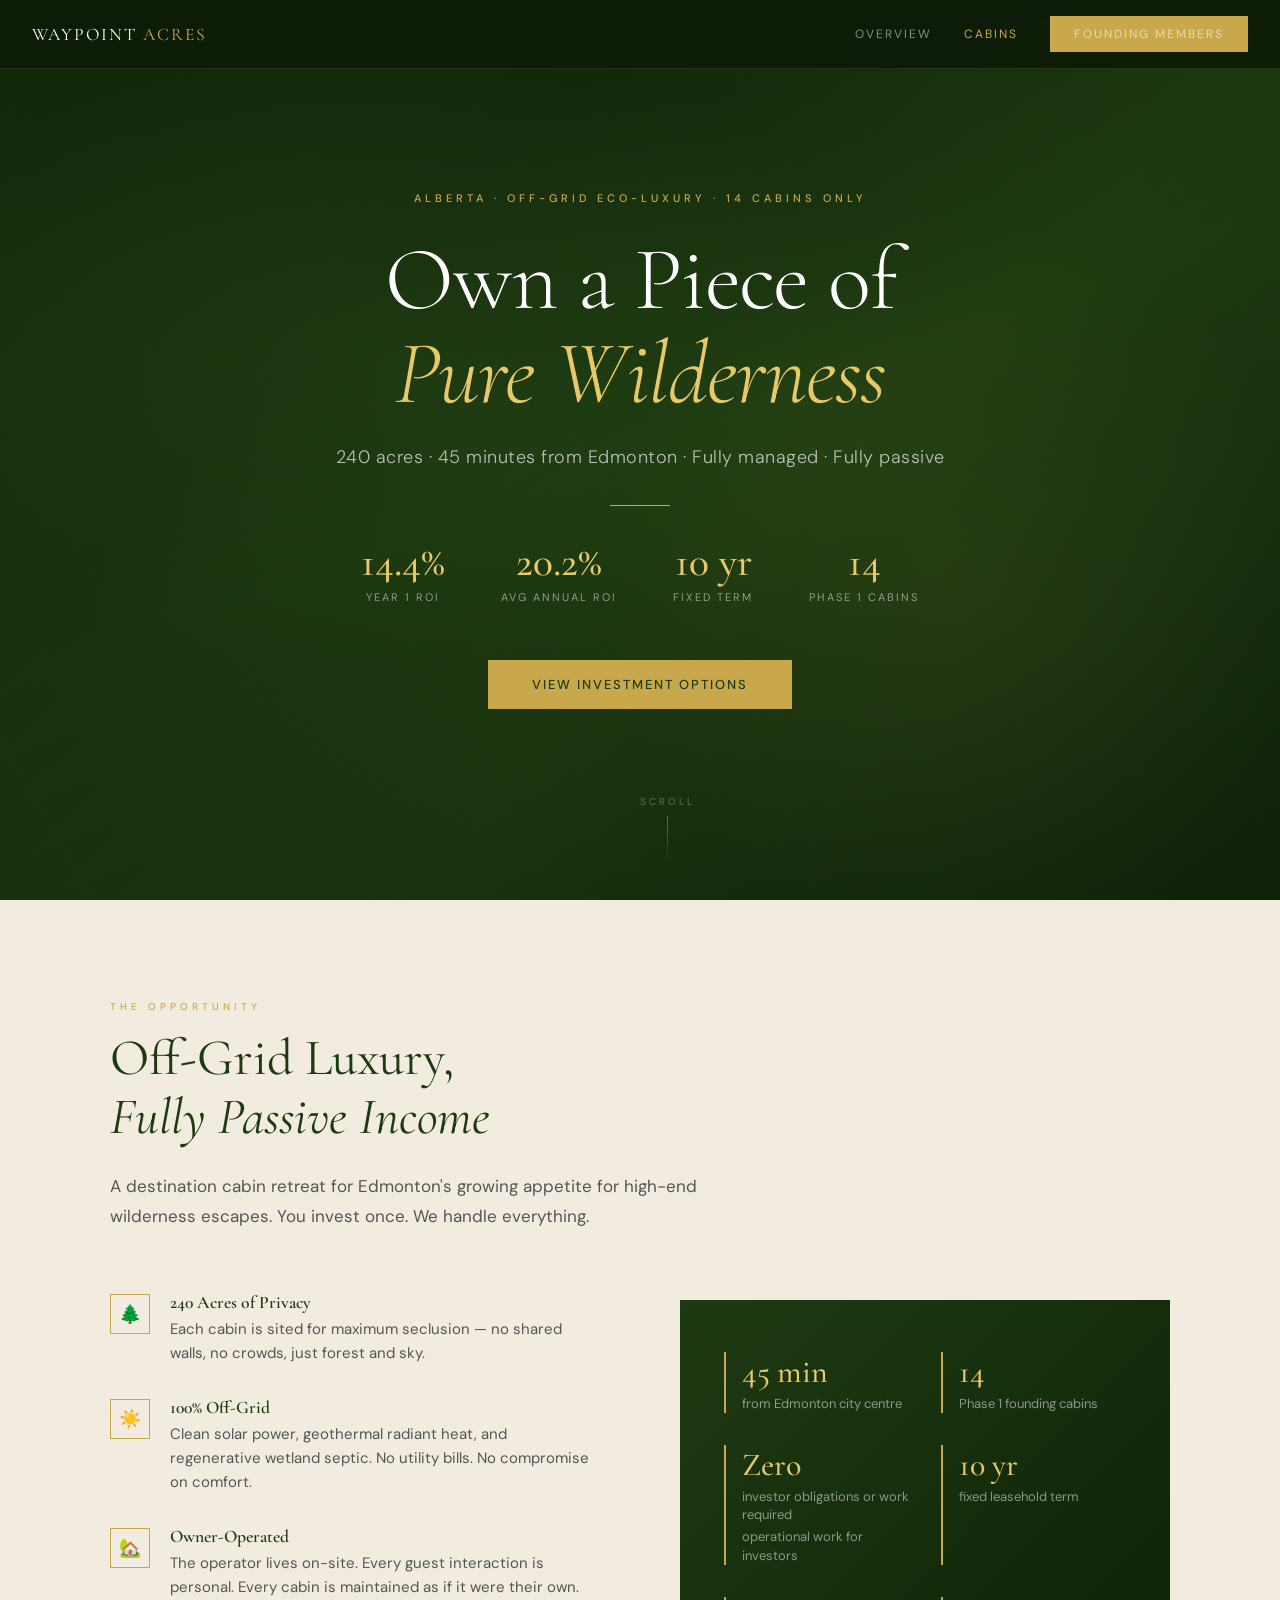
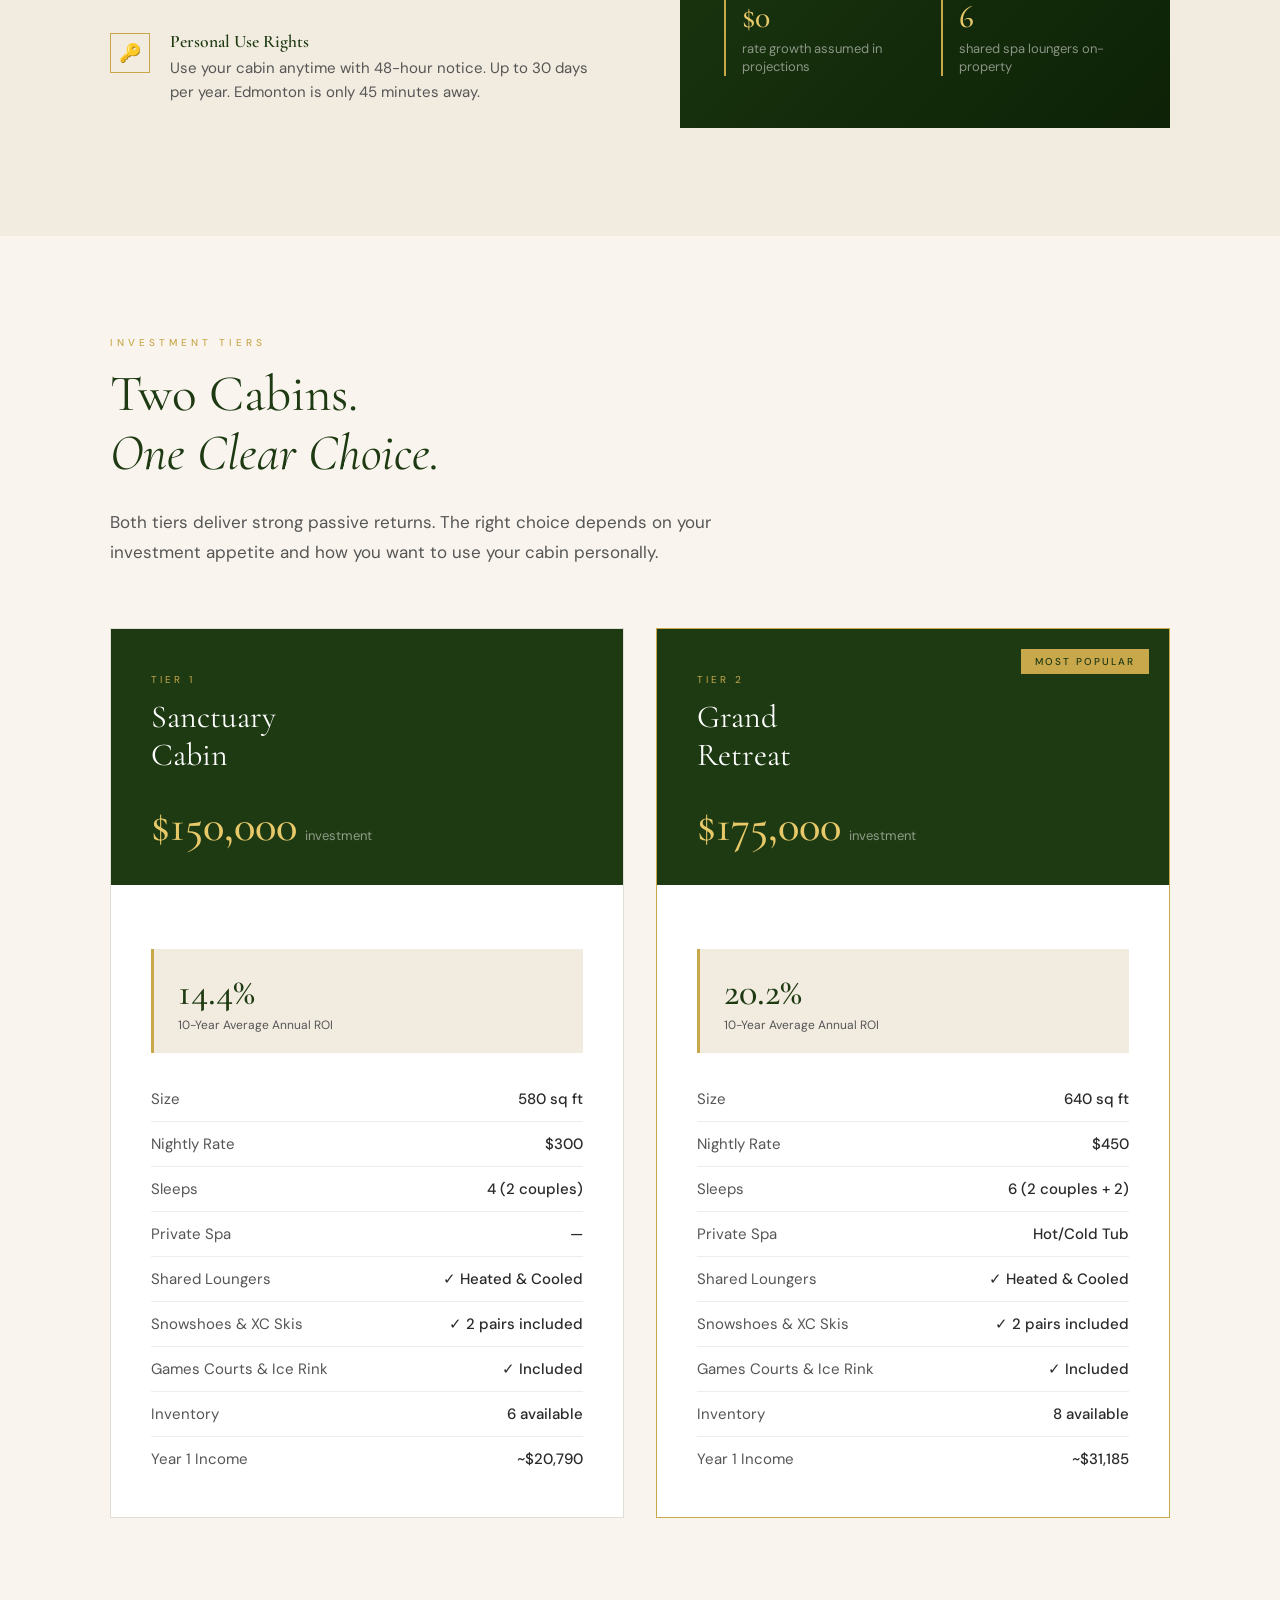
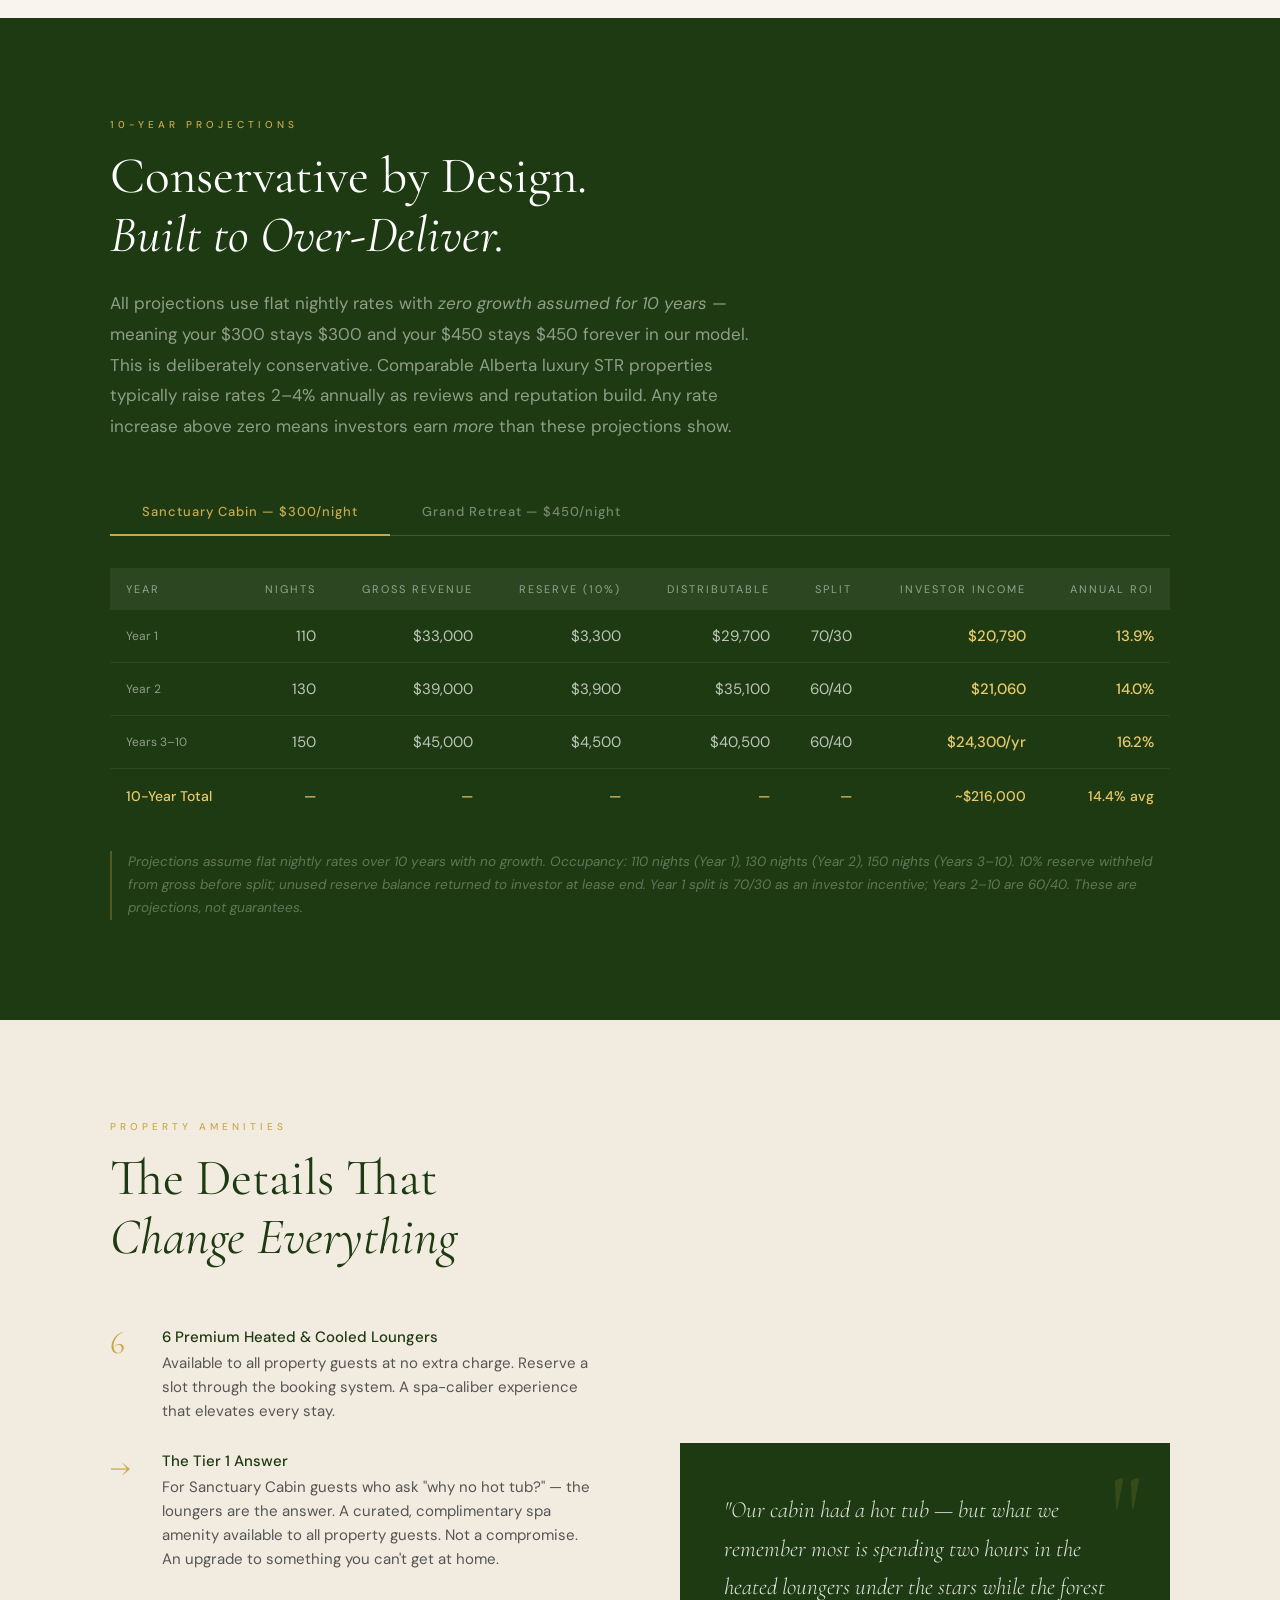
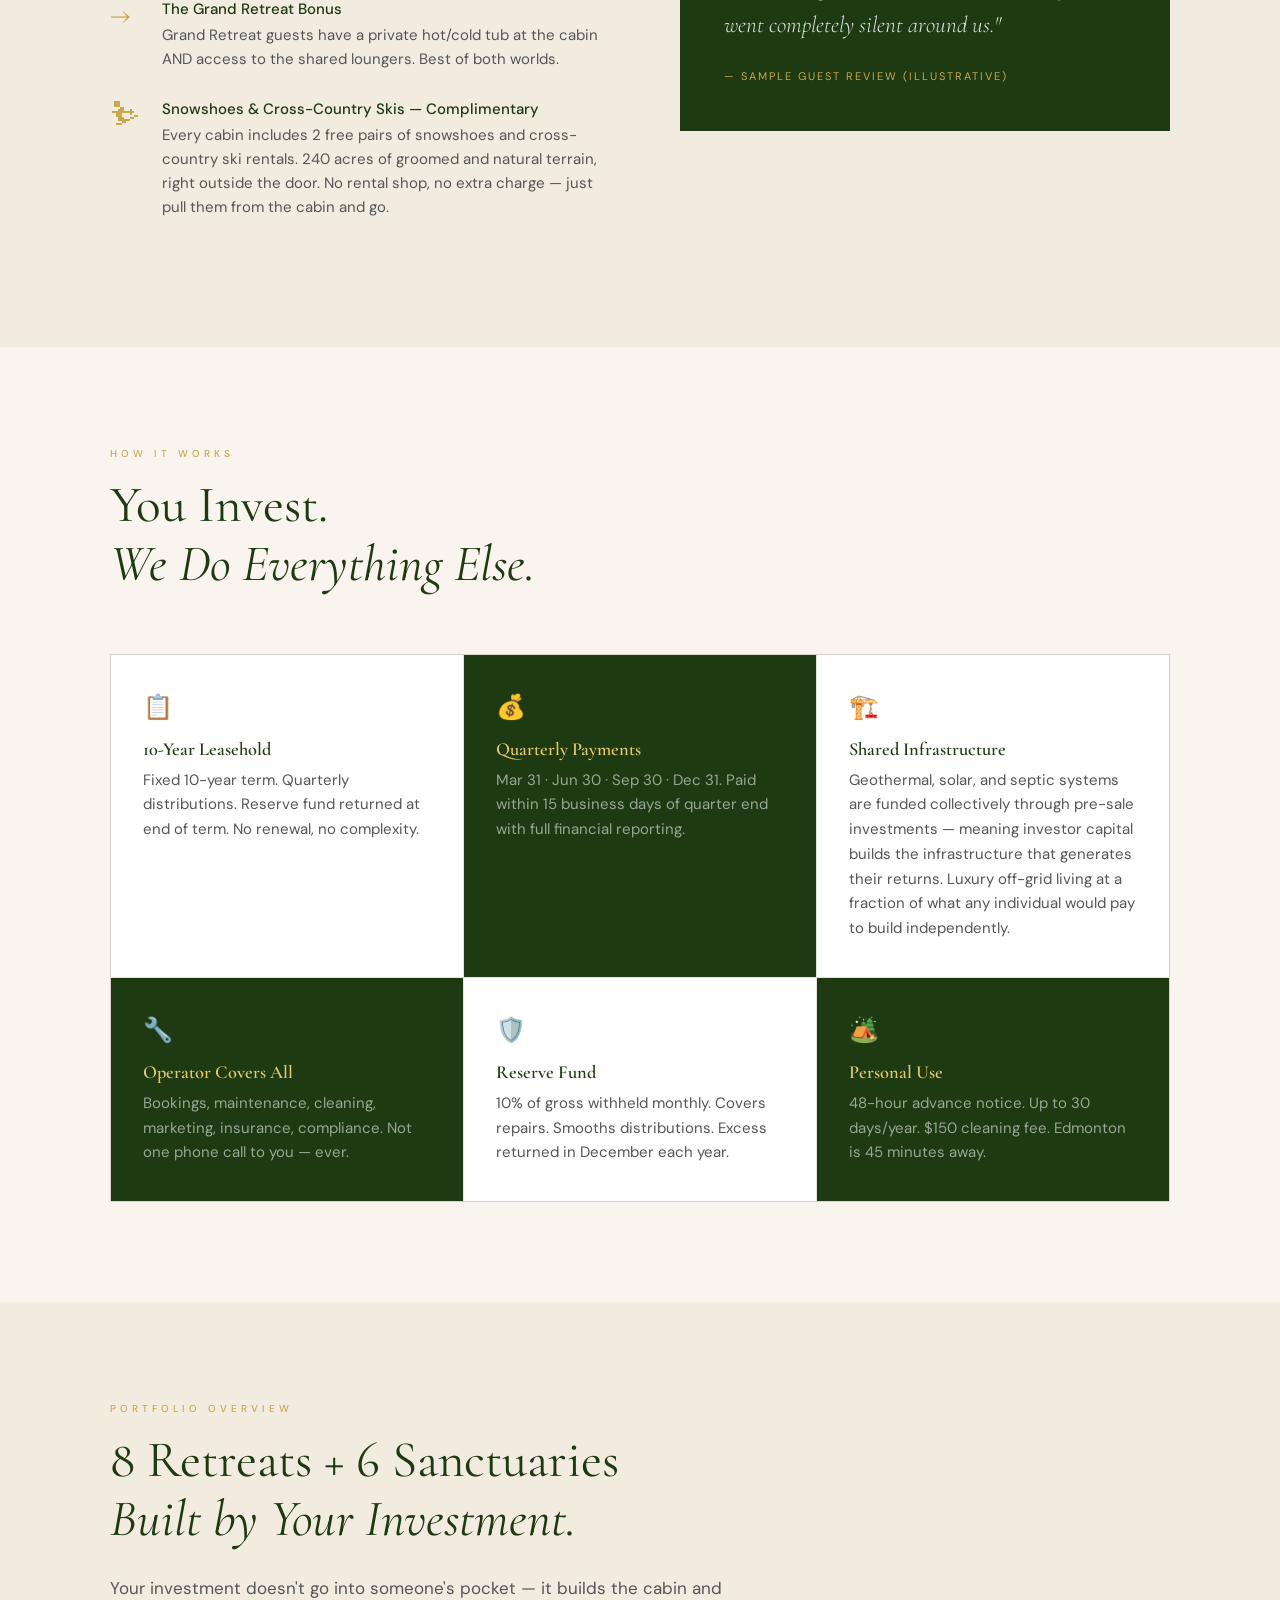
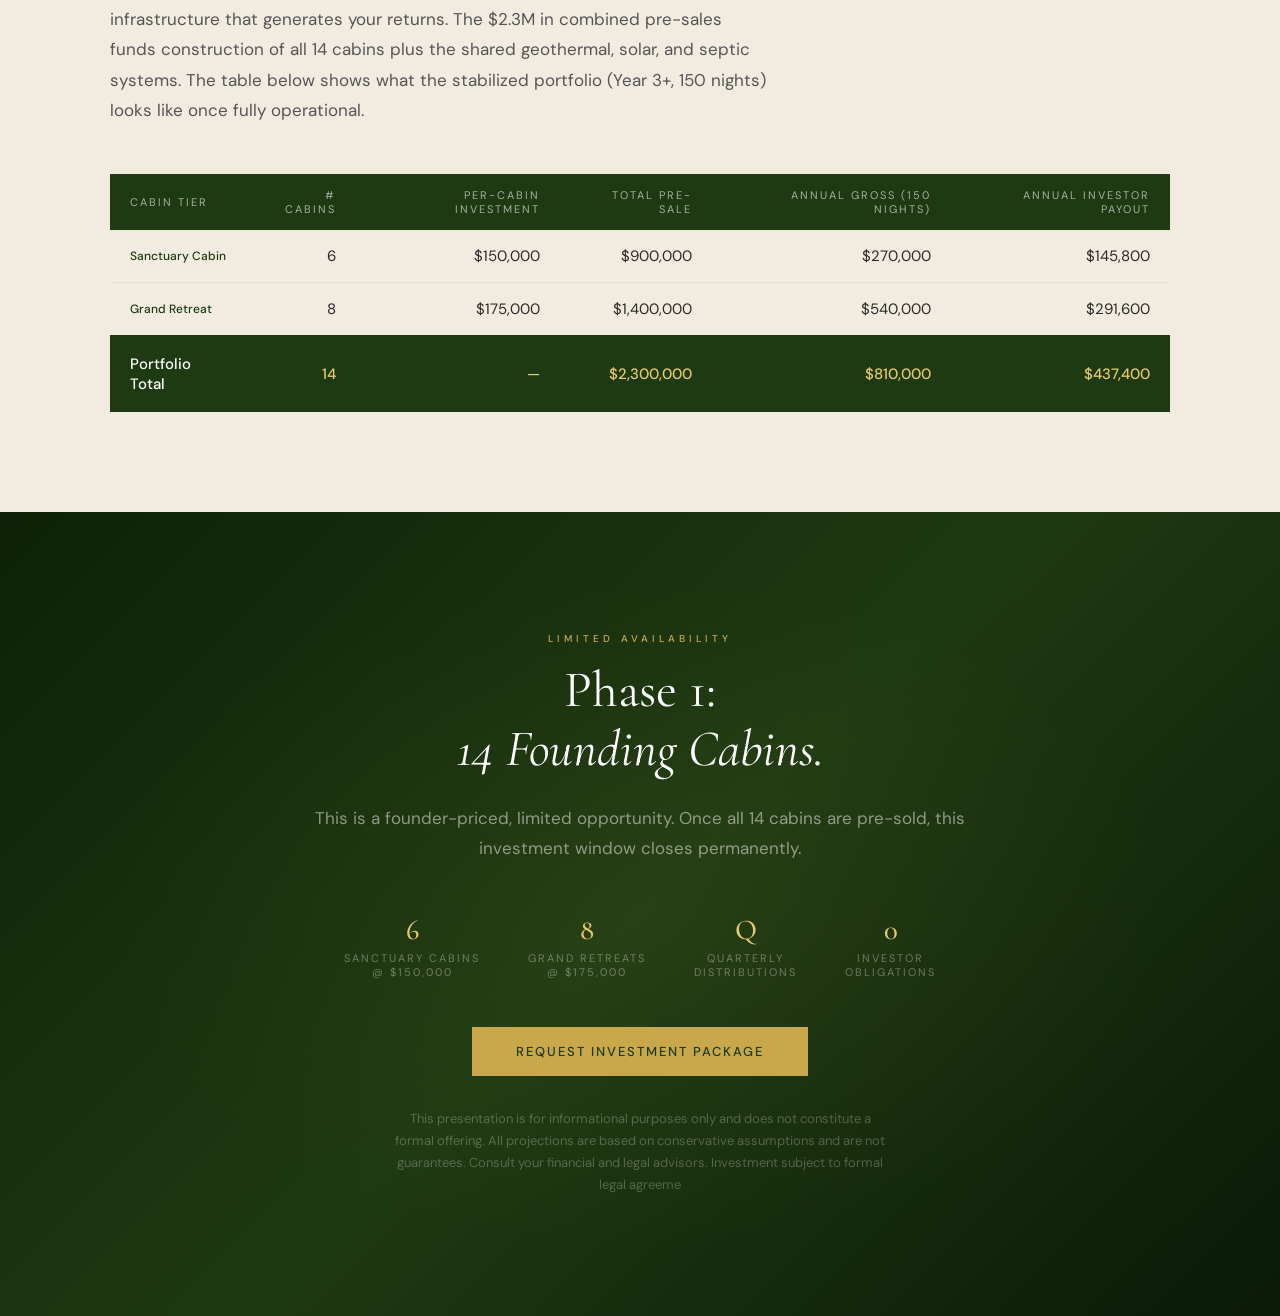
==== commit f6168069: "Implement top navigation bar in cabins.html Added a top navigation bar with links and styling." ====
--- a/cabins.html
+++ b/cabins.html
@@ -622,9 +622,39 @@
     .hero-stats { gap: 32px; }
     .about-stat-grid { grid-template-columns: 1fr 1fr; }
   }
+
+  /* ── CROSS-PAGE NAV ──────────────────────────────────────── */
+  .topnav {
+    position: fixed; top: 0; left: 0; right: 0; z-index: 100;
+    background: rgba(14, 28, 8, 0.92); backdrop-filter: blur(8px);
+    padding: 16px 32px;
+    display: flex; align-items: center; justify-content: space-between;
+    border-bottom: 1px solid rgba(201,168,76,0.15);
+  }
+  .nav-logo { font-family: 'Cormorant Garamond', serif; font-size: 1.1rem; font-weight: 400; color: #fff; letter-spacing: 2px; text-transform: uppercase; text-decoration: none; }
+  .nav-logo span { color: #c9a84c; }
+  .nav-links { display: flex; align-items: center; gap: 32px; }
+  .nav-links a { font-size: 12px; letter-spacing: 2px; text-transform: uppercase; color: rgba(255,255,255,0.5); text-decoration: none; transition: color 0.2s; }
+  .nav-links a:hover, .nav-links a.active { color: #c9a84c; }
+  .nav-cta { padding: 10px 24px; background: #c9a84c; color: #1e3a12; font-size: 11px; font-weight: 500; letter-spacing: 2px; text-transform: uppercase; text-decoration: none; transition: background 0.2s; }
+  .nav-cta:hover { background: #e8c96a; }
+  .nav-cta.active { background: #e8c96a; }
+  @media (max-width: 768px) { .nav-links a:not(.nav-cta) { display: none; } }
+
 </style>
 </head>
 <body>
+
+<!-- NAV -->
+<nav class="topnav">
+  <a href="index.html" class="nav-logo">Waypoint <span>Acres</span></a>
+  <div class="nav-links">
+    <a href="index.html">Overview</a>
+    <a href="cabins.html" class="active">Cabins</a>
+    <a href="founders.html" class="nav-cta">Founding Members</a>
+  </div>
+</nav>
+
 
 <!-- HERO -->
 <section class="hero">
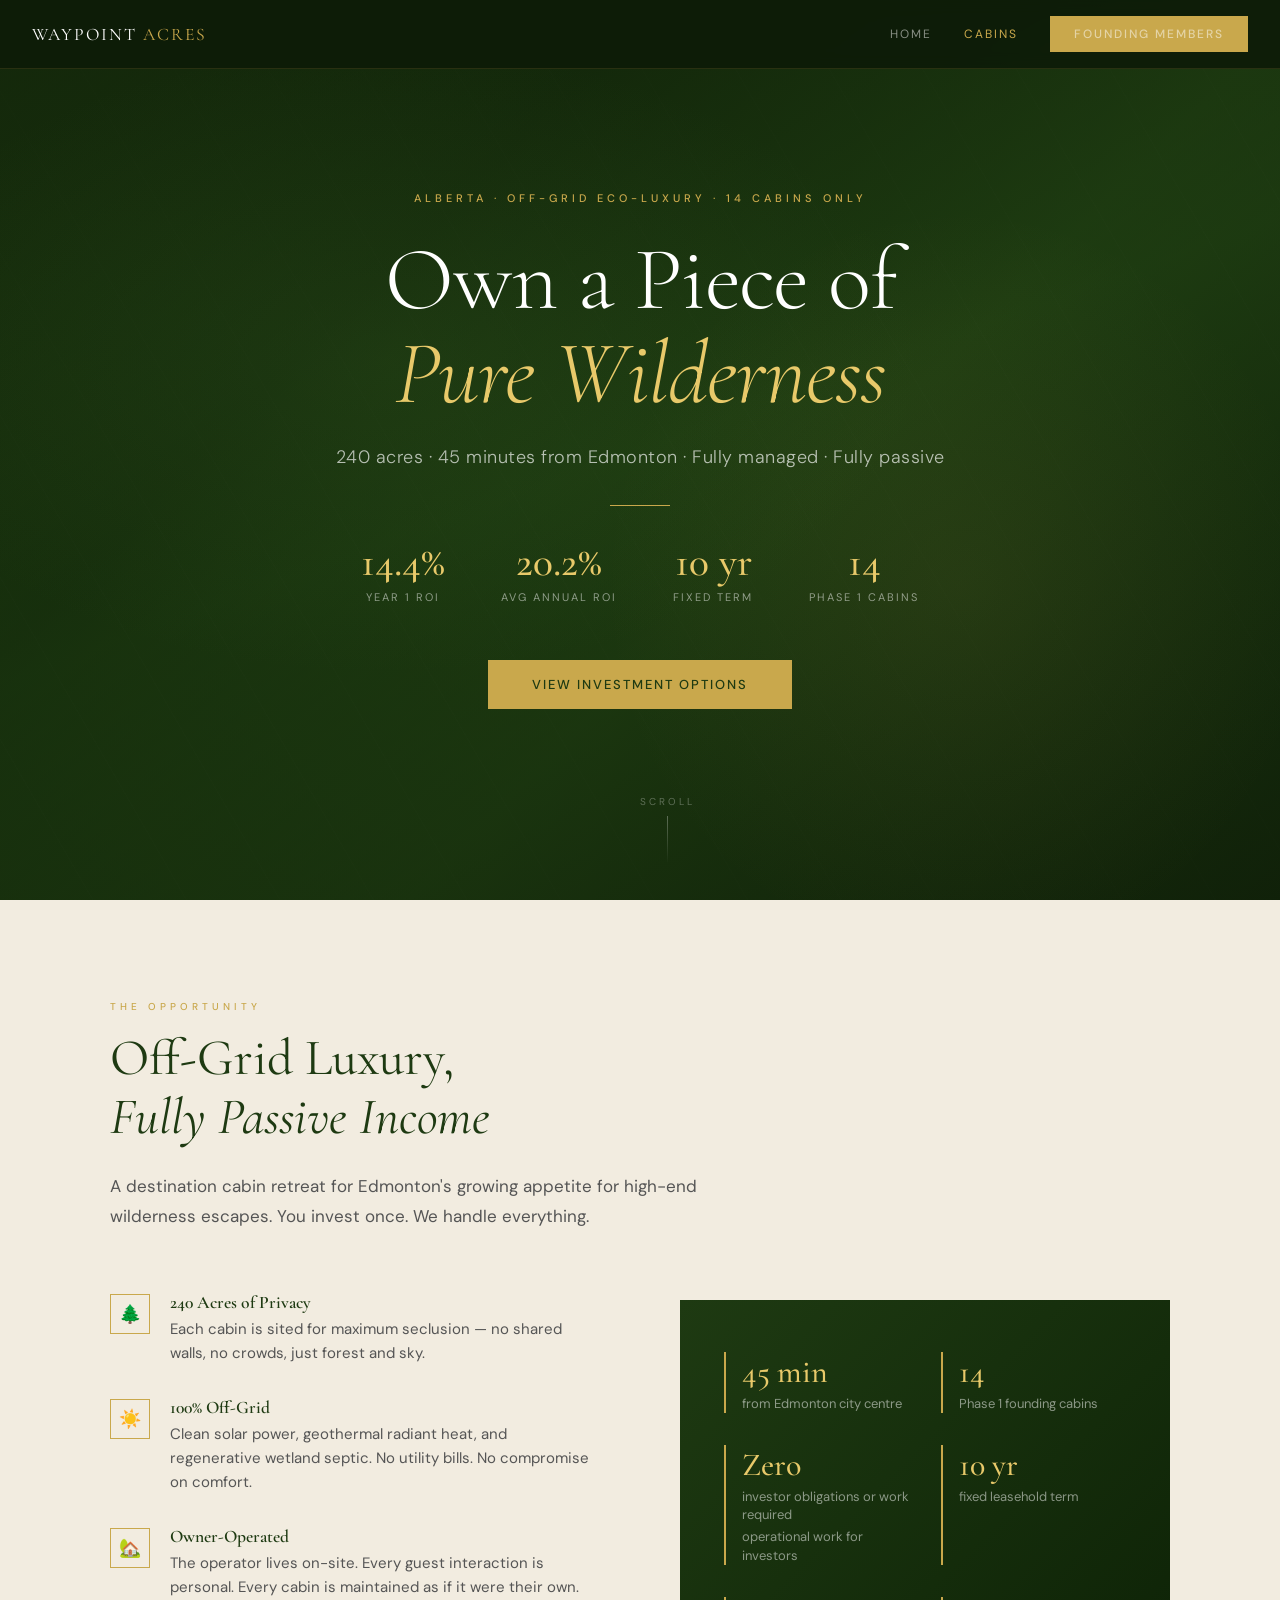
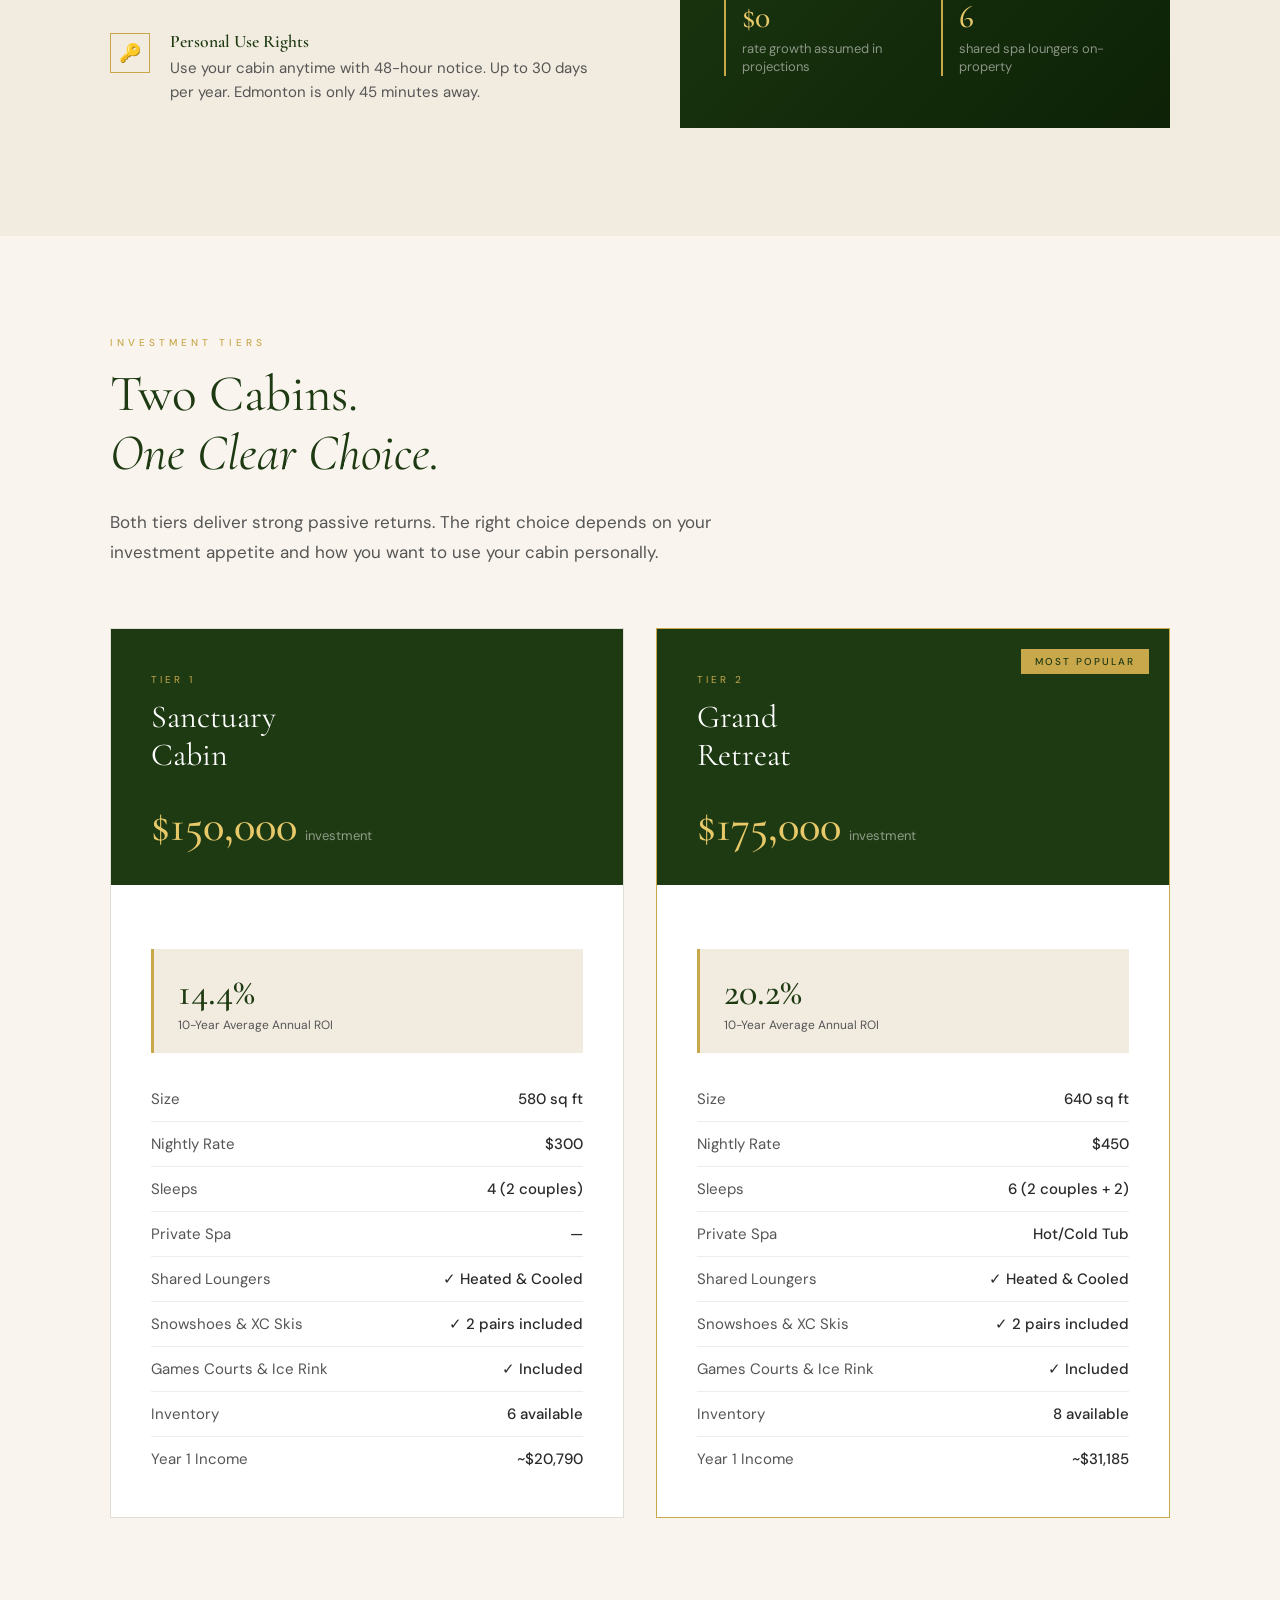
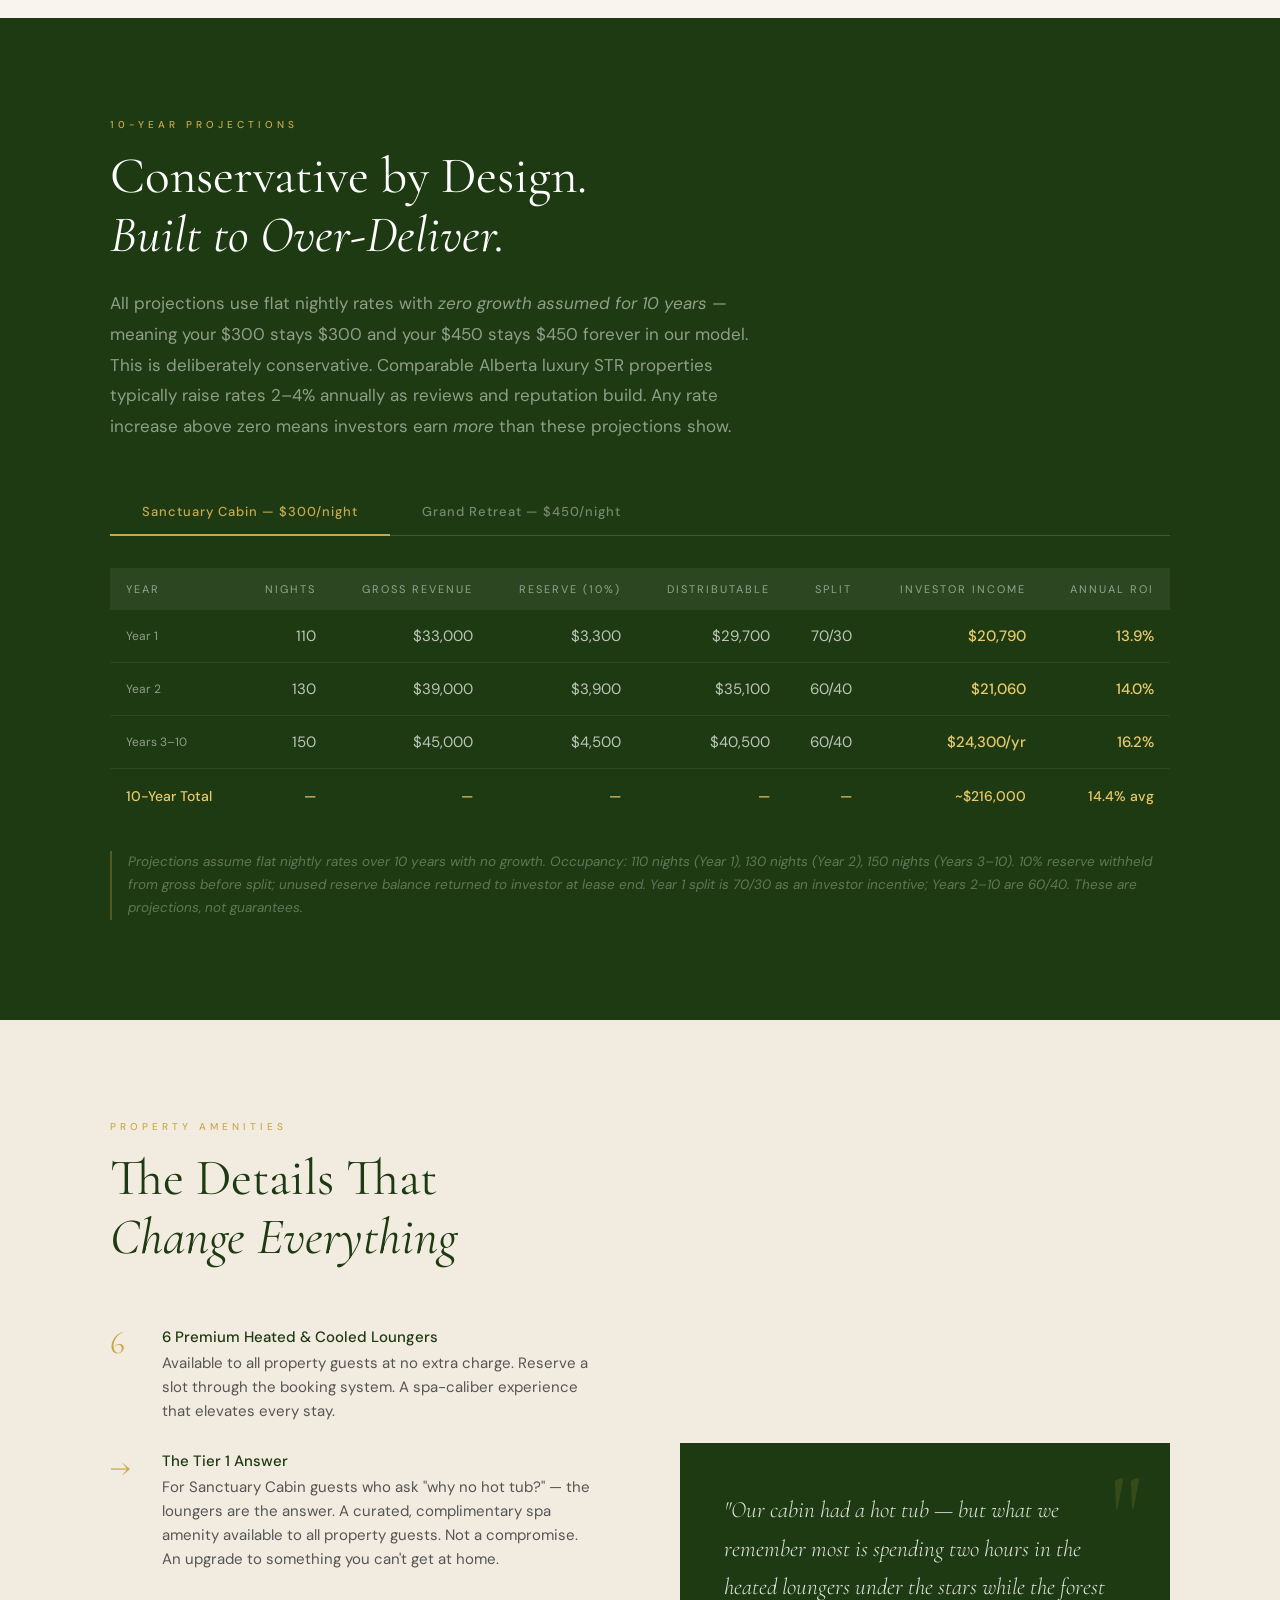
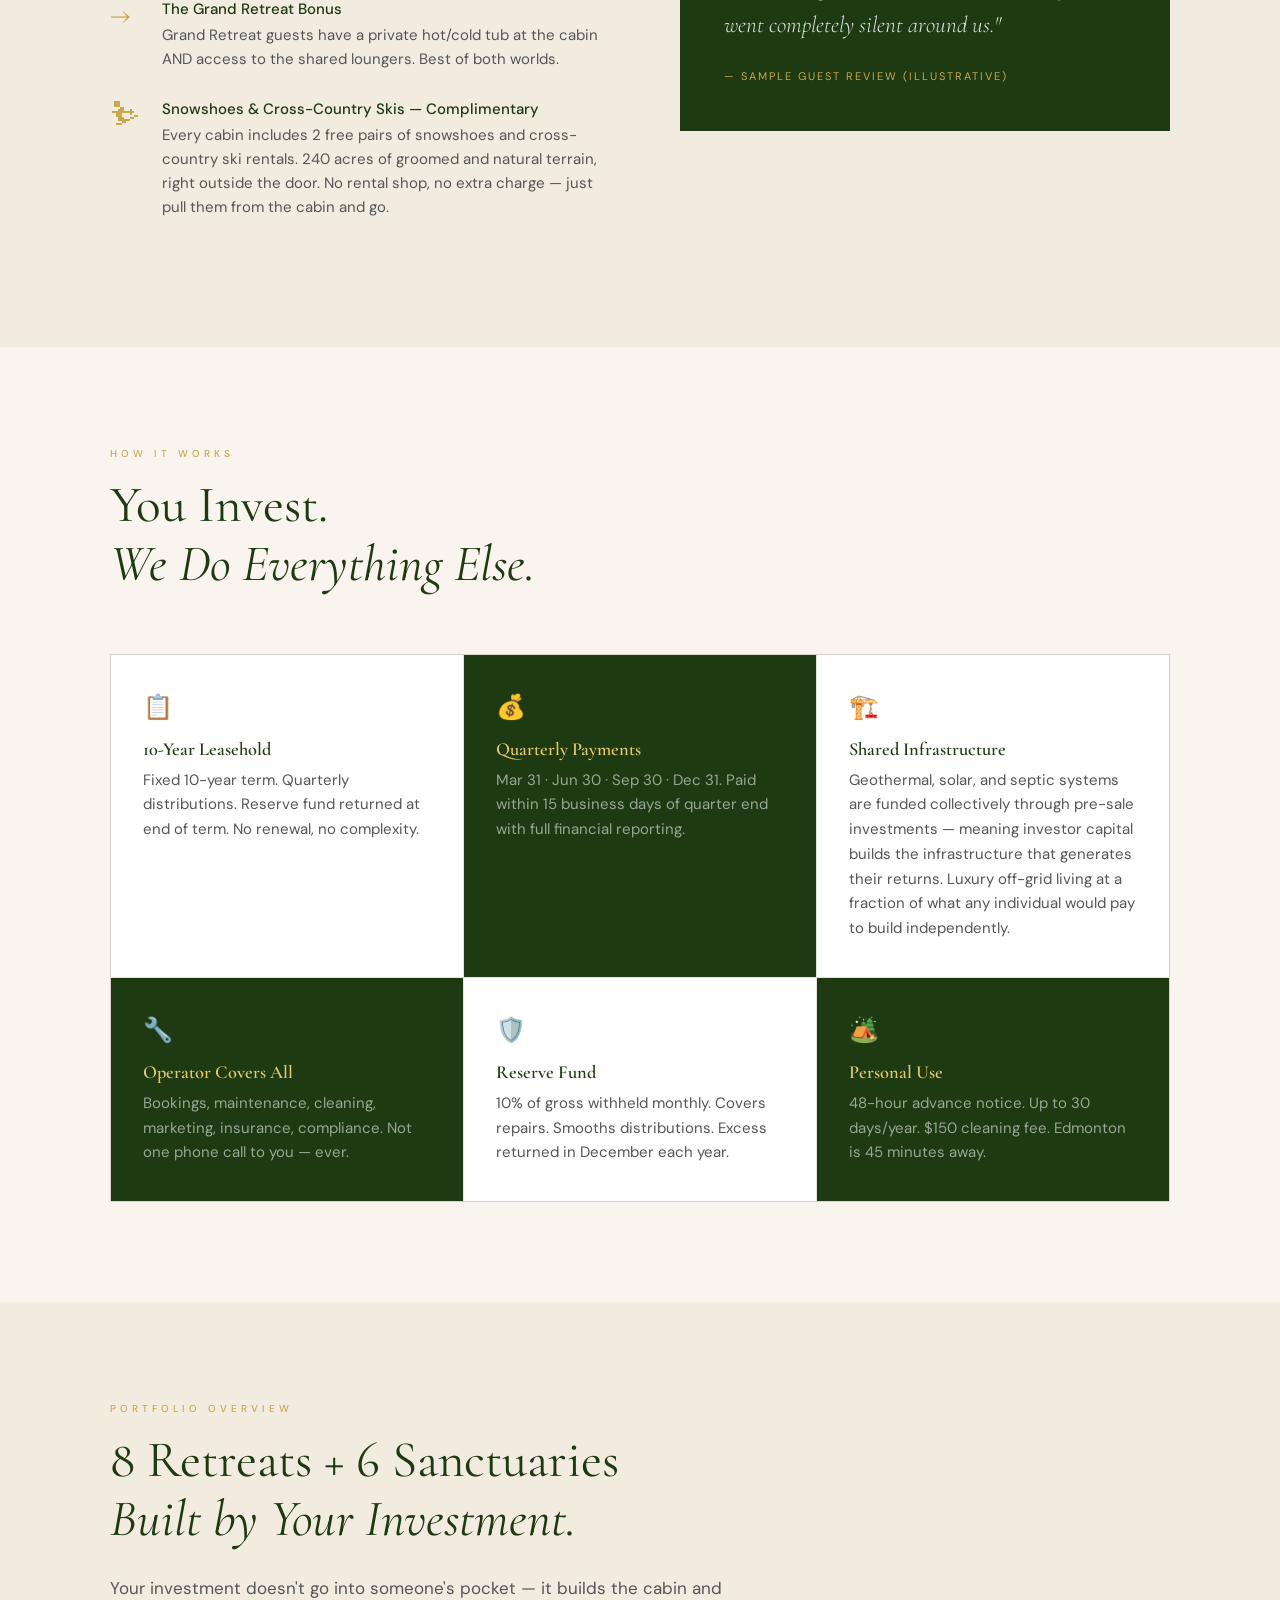
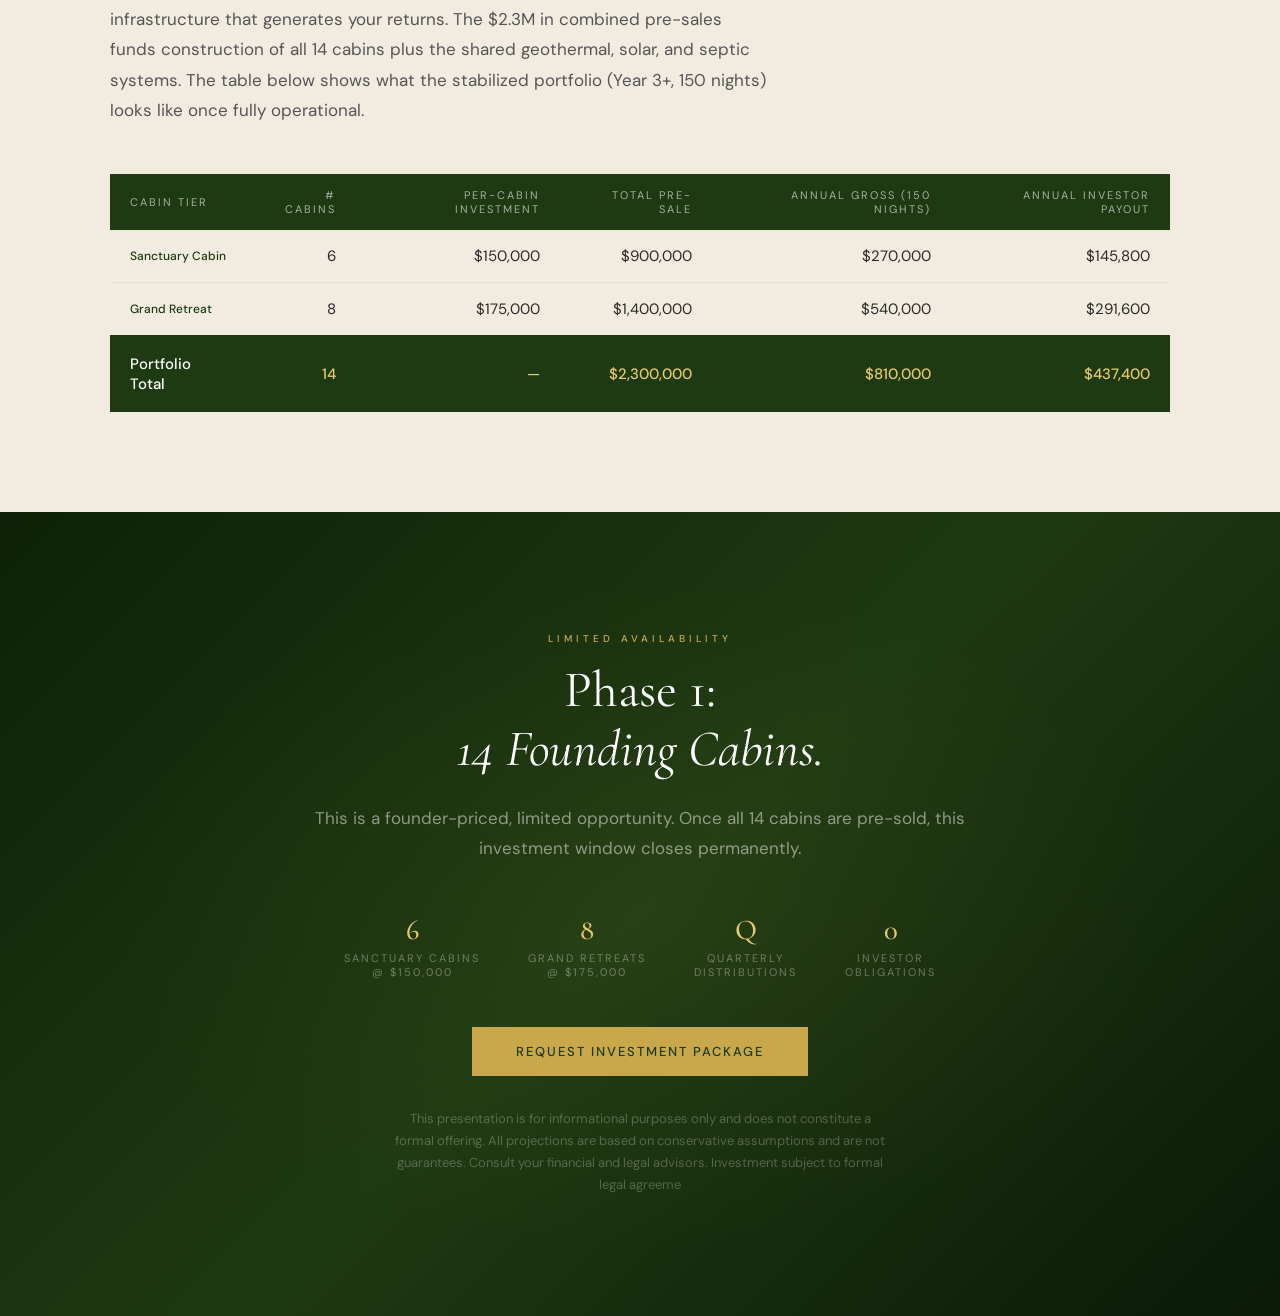
==== commit 736d4af0: "Change 'Overview' link to 'Home' in navigation" ====
--- a/cabins.html
+++ b/cabins.html
@@ -649,7 +649,7 @@
 <nav class="topnav">
   <a href="index.html" class="nav-logo">Waypoint <span>Acres</span></a>
   <div class="nav-links">
-    <a href="index.html">Overview</a>
+    <a href="index.html">Home</a>
     <a href="cabins.html" class="active">Cabins</a>
     <a href="founders.html" class="nav-cta">Founding Members</a>
   </div>
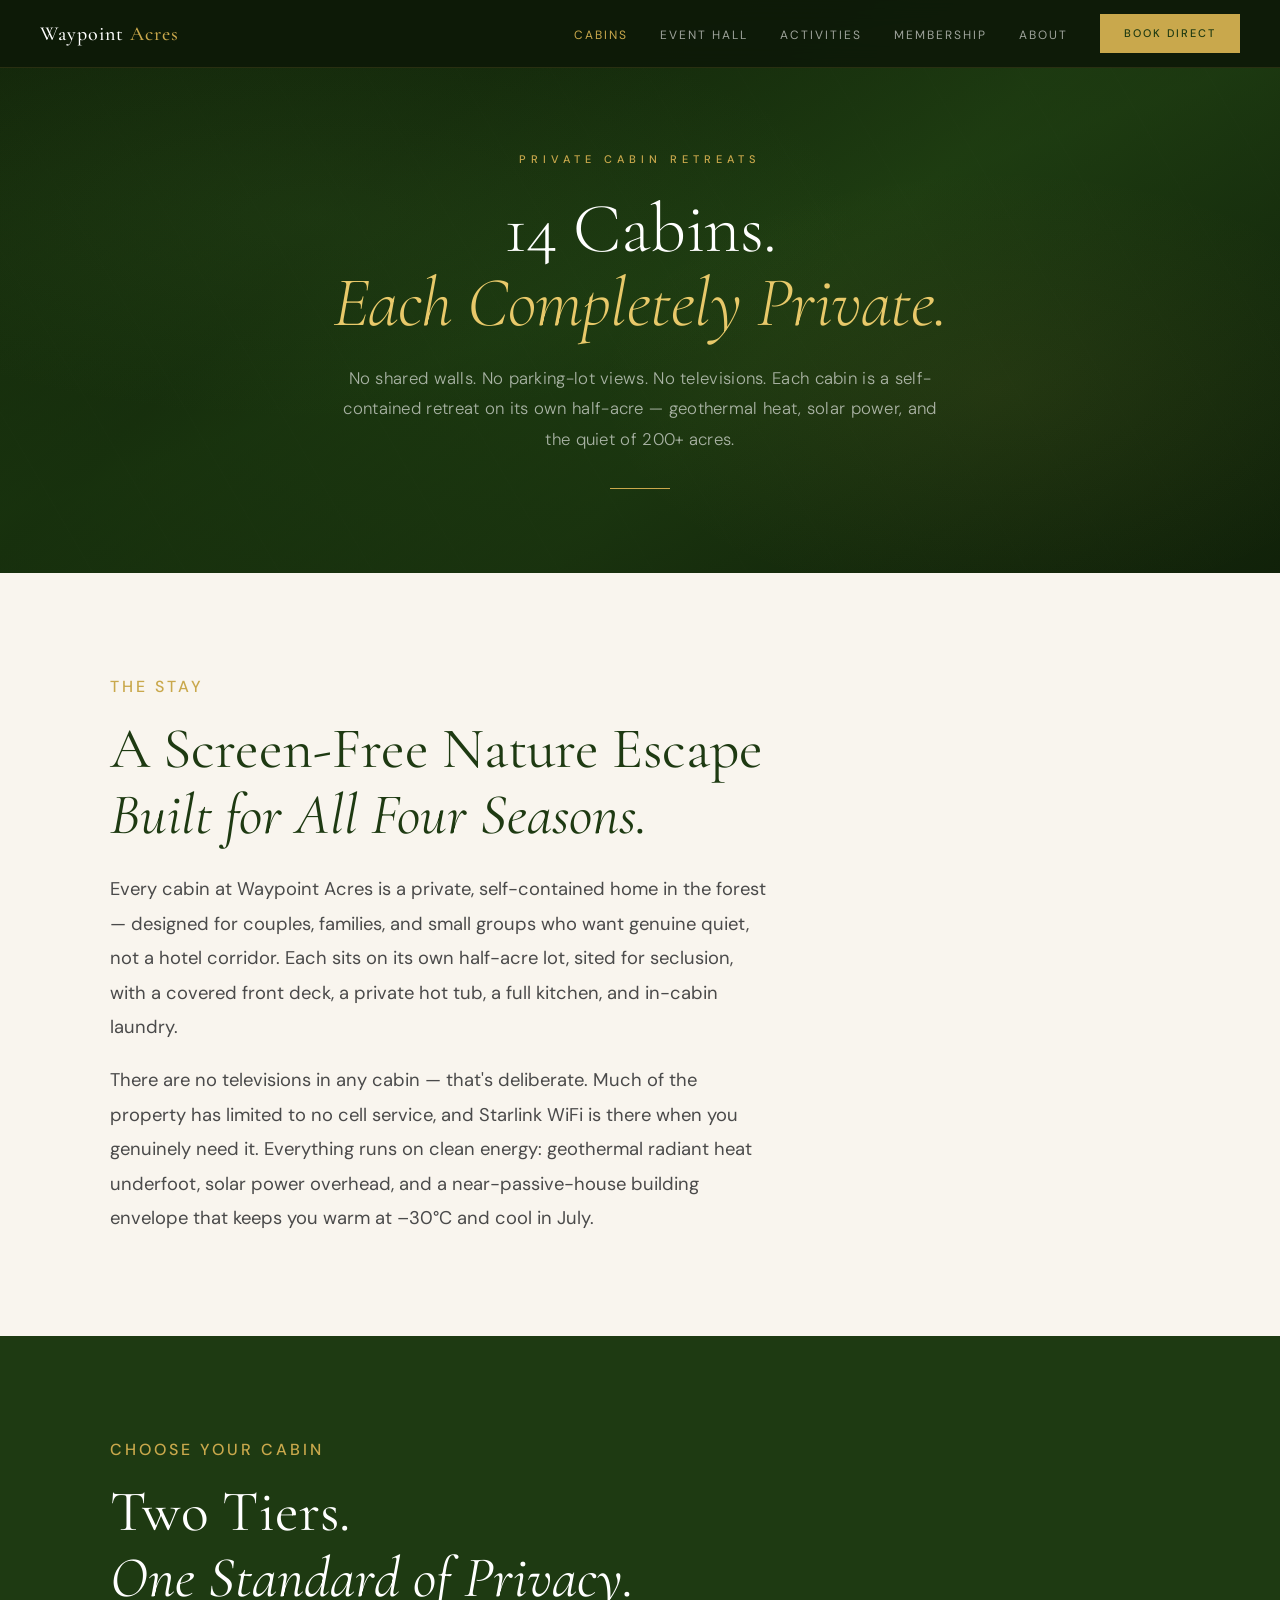
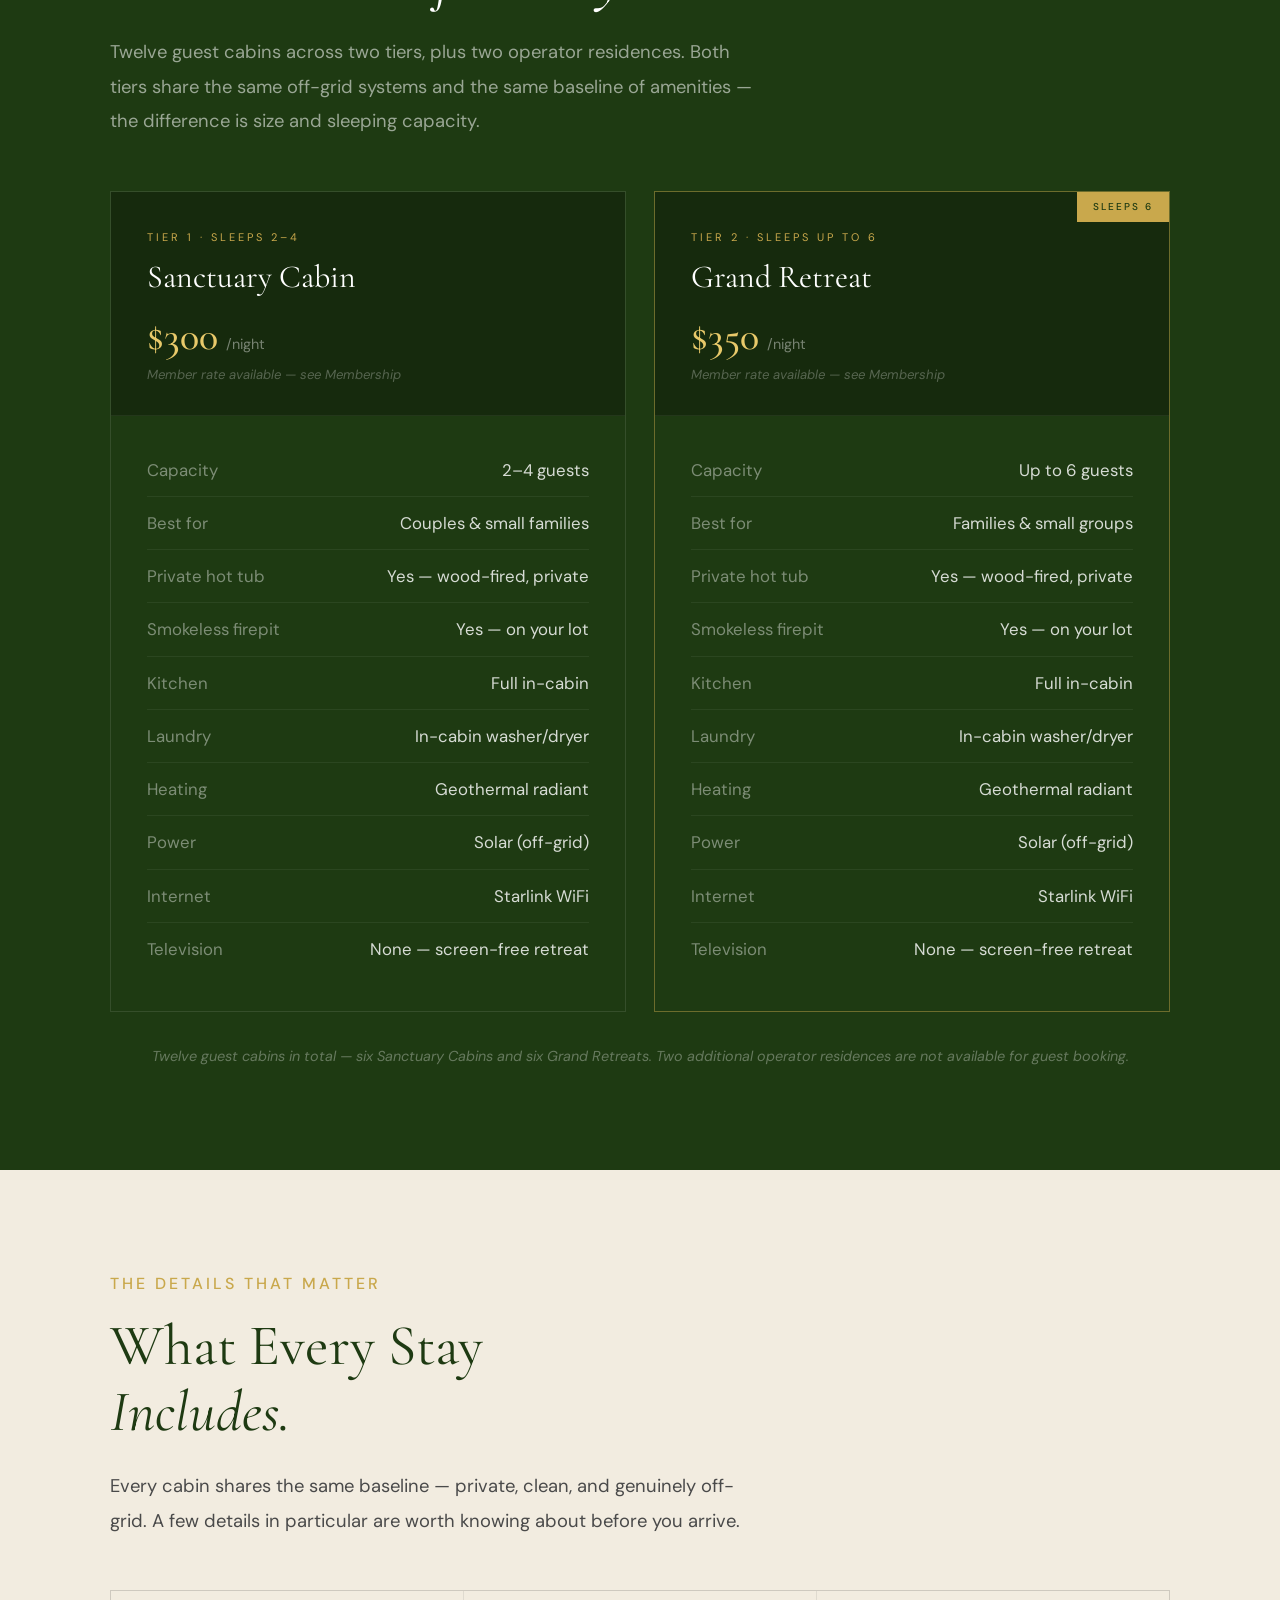
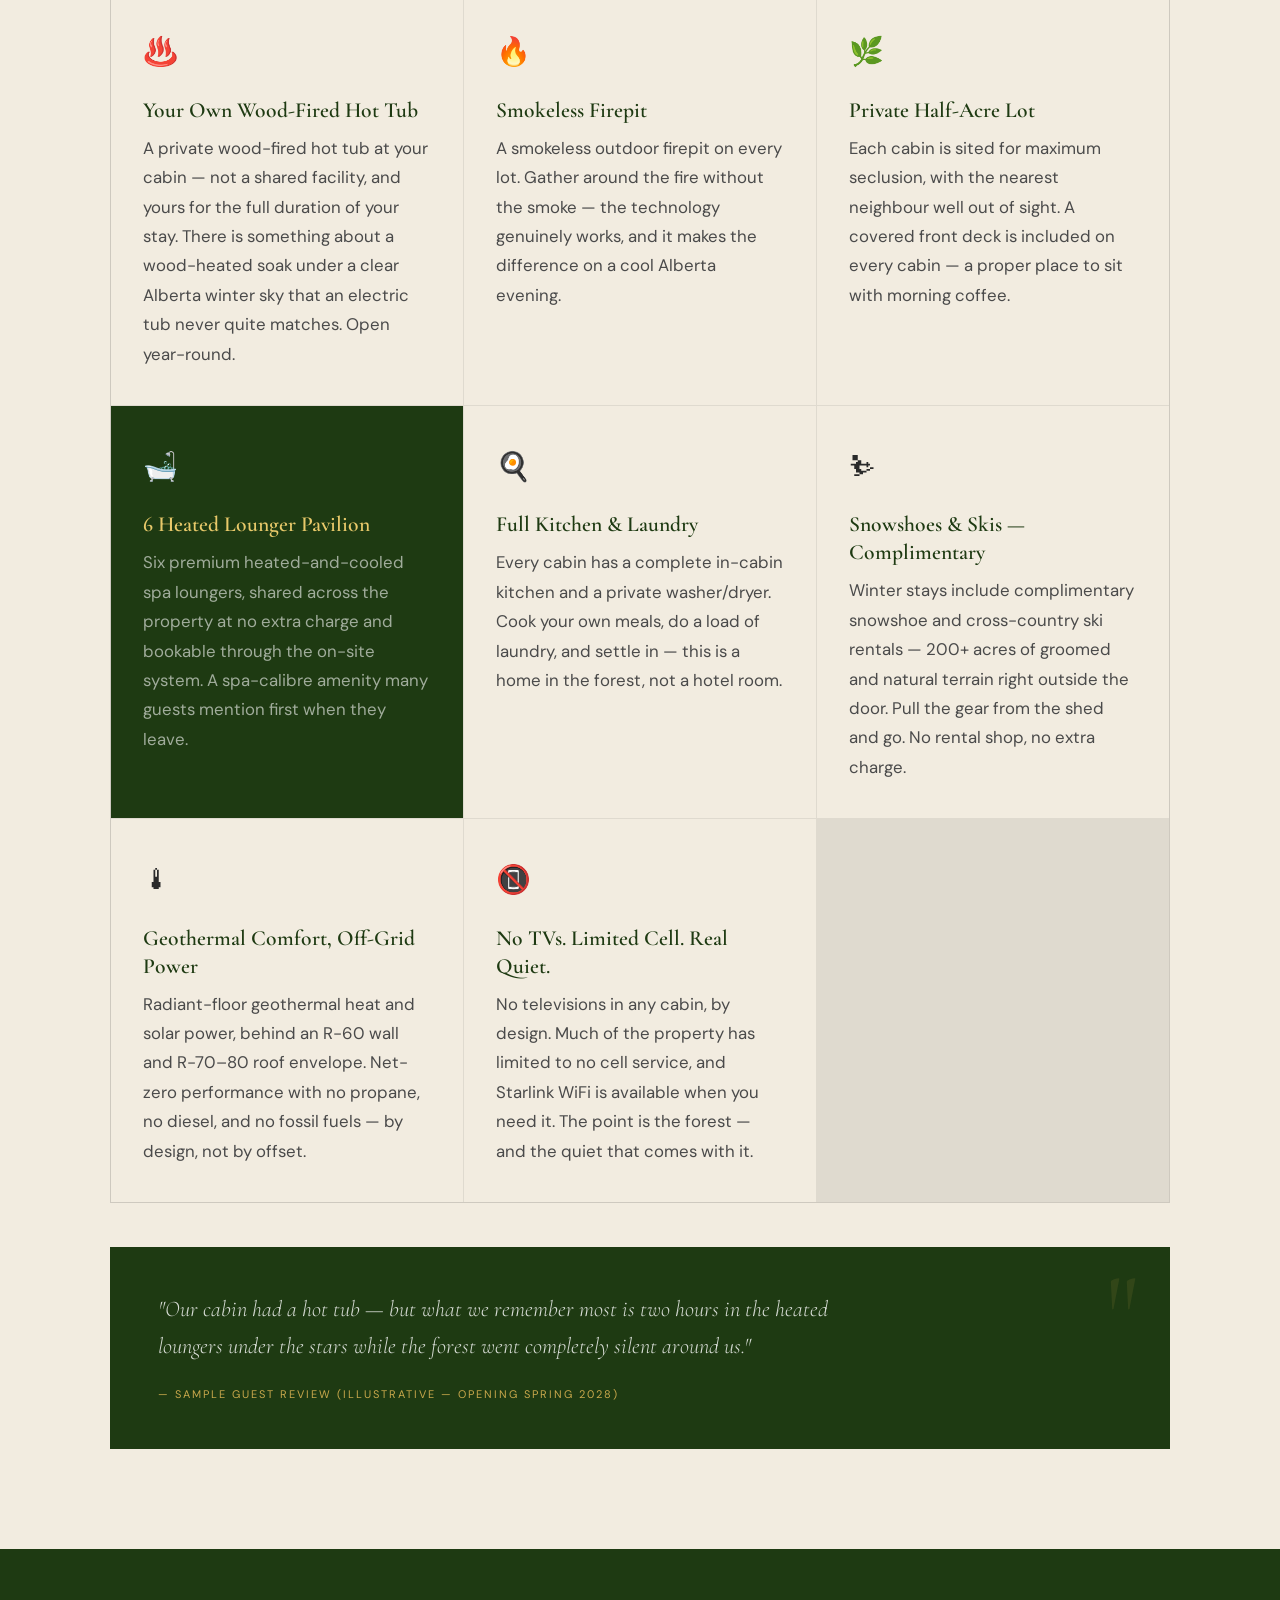
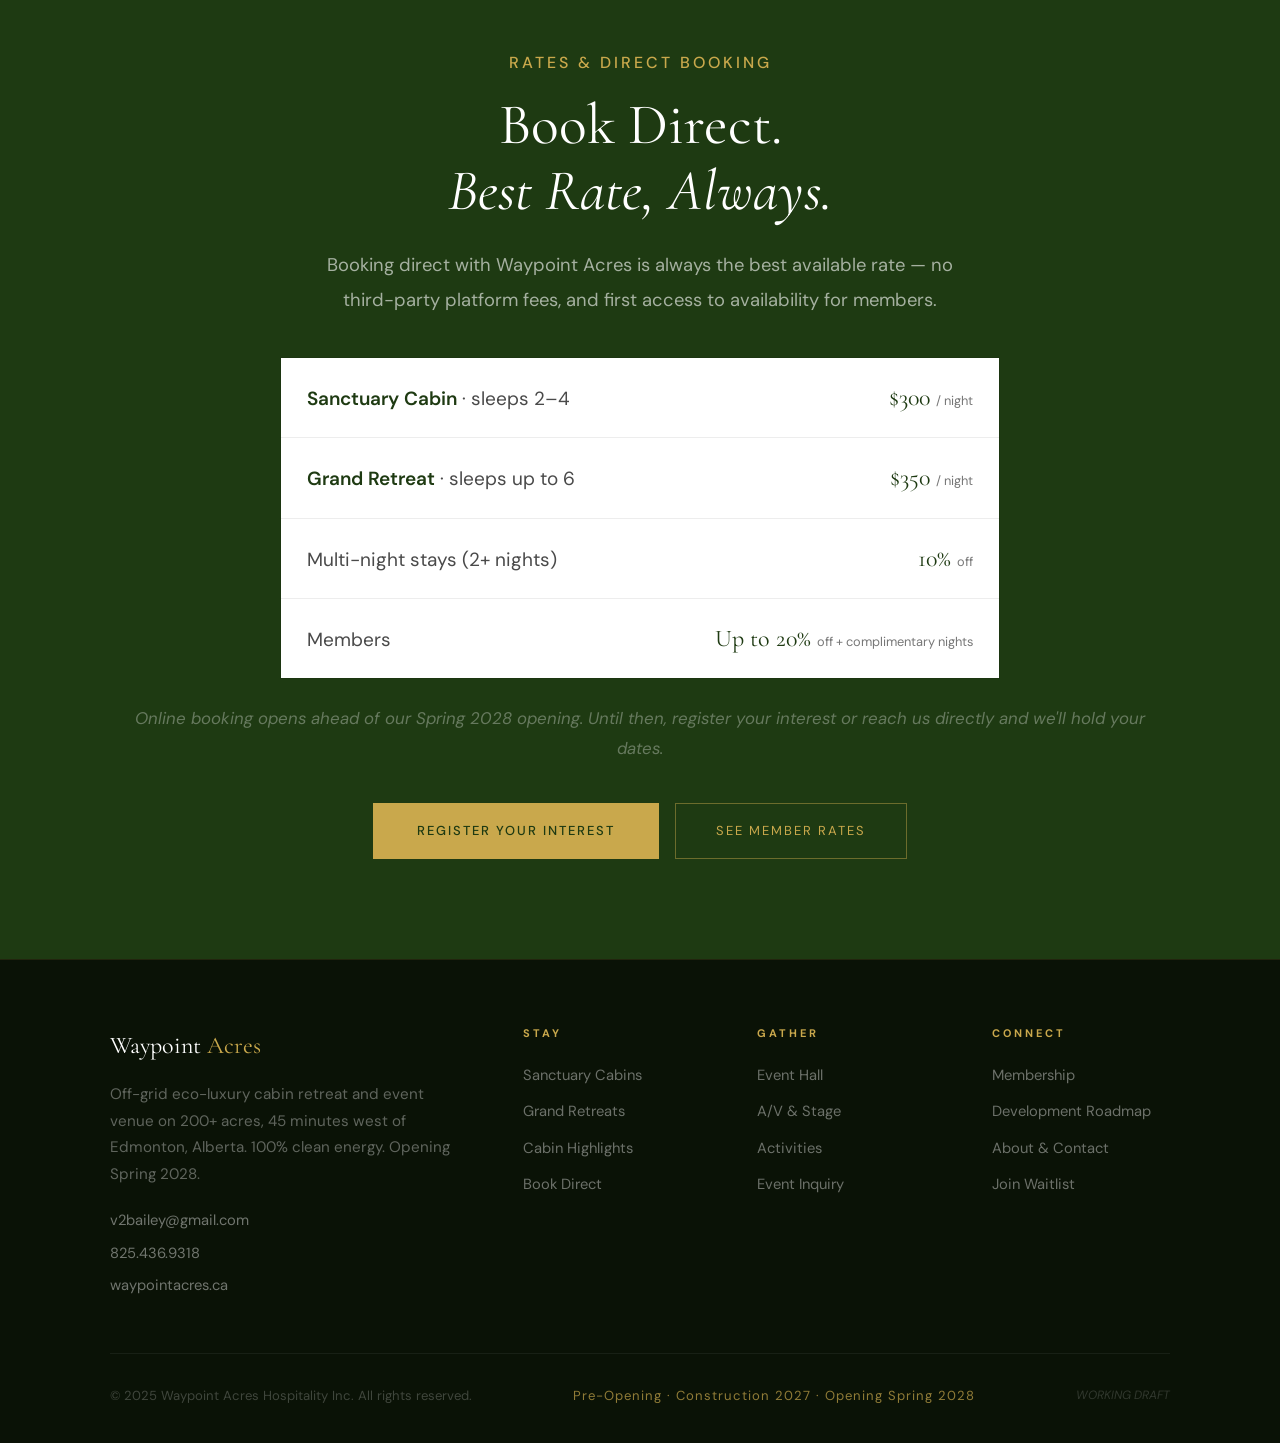
==== commit 51a312c6: "Add files via upload" ====
--- a/cabins.html
+++ b/cabins.html
@@ -3,1101 +3,256 @@
 <head>
 <meta charset="UTF-8">
 <meta name="viewport" content="width=device-width, initial-scale=1.0">
-<title>Off-Grid Cabin Investment — Alberta</title>
+<title>Cabins — 14 Private Off-Grid Retreats | Waypoint Acres</title>
+<meta name="description" content="Fourteen private net-zero cabins on their own half-acre lots, 45 minutes west of Edmonton. Private wood-fired hot tubs, full kitchens, geothermal heat, solar power. Screen-free by design. Opening Spring 2028.">
+<!-- WORKING DRAFT -->
 <link href="https://fonts.googleapis.com/css2?family=Cormorant+Garamond:ital,wght@0,300;0,400;0,500;0,600;1,300;1,400&family=DM+Sans:wght@300;400;500&display=swap" rel="stylesheet">
-<script>
-  function switchTab(id) {
-    document.querySelectorAll('.roi-tab').forEach(function(t, i) {
-      t.classList.toggle('active', (i===0 && id==='t1') || (i===1 && id==='t2'));
-    });
-    document.querySelectorAll('.roi-table-panel').forEach(function(p) {
-      p.classList.remove('active');
-    });
-    var panel = document.getElementById('panel-' + id);
-    if (panel) panel.classList.add('active');
-  }
-</script>
-<style>
-  :root {
-    --forest: #1e3a12;
-    --forest-mid: #2d5016;
-    --moss: #4a7c2f;
-    --gold: #c9a84c;
-    --gold-light: #e8c96a;
-    --cream: #f9f5ee;
-    --warm: #f2ece0;
-    --charcoal: #2a2a2a;
-    --mid: #555;
-    --light: #888;
-  }
-  * { margin: 0; padding: 0; box-sizing: border-box; }
-  html { scroll-behavior: smooth; }
-  body {
-    font-family: 'DM Sans', sans-serif;
-    background: var(--cream);
-    color: var(--charcoal);
-    overflow-x: hidden;
-  }
-
-  /* HERO */
-  .hero {
-    min-height: 100vh;
-    background:
-      linear-gradient(160deg, rgba(18,35,10,0.82) 0%, rgba(30,58,18,0.6) 50%, rgba(18,35,10,0.78) 100%),
-      repeating-linear-gradient(
-        60deg,
-        transparent,
-        transparent 80px,
-        rgba(255,255,255,0.015) 80px,
-        rgba(255,255,255,0.015) 81px
-      ),
-      linear-gradient(135deg, #1a3a0d 0%, #0d2206 30%, #1e4010 60%, #0a1a06 100%);
-    display: flex;
-    flex-direction: column;
-    justify-content: center;
-    align-items: center;
-    text-align: center;
-    padding: 80px 32px;
-    position: relative;
-    overflow: hidden;
-  }
-  .hero::before {
-    content: '';
-    position: absolute;
-    inset: 0;
-    background:
-      radial-gradient(ellipse 60% 50% at 30% 40%, rgba(74,124,47,0.15) 0%, transparent 70%),
-      radial-gradient(ellipse 40% 60% at 75% 65%, rgba(201,168,76,0.08) 0%, transparent 70%);
-  }
-  .hero-eyebrow {
-    font-family: 'DM Sans', sans-serif;
-    font-size: 11px;
-    font-weight: 500;
-    letter-spacing: 4px;
-    text-transform: uppercase;
-    color: var(--gold);
-    margin-bottom: 28px;
-    position: relative;
-    z-index: 1;
-    opacity: 0;
-    animation: fadeUp 0.8s ease 0.2s forwards;
-  }
-  .hero h1 {
-    font-family: 'Cormorant Garamond', serif;
-    font-size: clamp(3rem, 7vw, 6.5rem);
-    font-weight: 300;
-    color: #fff;
-    line-height: 1.05;
-    letter-spacing: -1px;
-    position: relative;
-    z-index: 1;
-    opacity: 0;
-    animation: fadeUp 1s ease 0.4s forwards;
-  }
-  .hero h1 em {
-    font-style: italic;
-    color: var(--gold-light);
-  }
-  .hero-sub {
-    font-family: 'DM Sans', sans-serif;
-    font-size: 18px;
-    font-weight: 300;
-    color: rgba(255,255,255,0.68);
-    margin-top: 24px;
-    letter-spacing: 0.5px;
-    position: relative;
-    z-index: 1;
-    opacity: 0;
-    animation: fadeUp 1s ease 0.6s forwards;
-  }
-  .hero-divider {
-    width: 60px;
-    height: 1px;
-    background: var(--gold);
-    margin: 36px auto;
-    position: relative;
-    z-index: 1;
-    opacity: 0;
-    animation: fadeUp 1s ease 0.7s forwards;
-  }
-  .hero-stats {
-    display: flex;
-    gap: 56px;
-    justify-content: center;
-    flex-wrap: wrap;
-    position: relative;
-    z-index: 1;
-    opacity: 0;
-    animation: fadeUp 1s ease 0.9s forwards;
-  }
-  .hero-stat { text-align: center; }
-  .hero-stat-num {
-    font-family: 'Cormorant Garamond', serif;
-    font-size: 2.6rem;
-    font-weight: 500;
-    color: var(--gold-light);
-    line-height: 1;
-  }
-  .hero-stat-label {
-    font-size: 11px;
-    font-weight: 400;
-    color: rgba(255,255,255,0.5);
-    letter-spacing: 2px;
-    text-transform: uppercase;
-    margin-top: 6px;
-  }
-  .hero-cta {
-    margin-top: 56px;
-    position: relative;
-    z-index: 1;
-    opacity: 0;
-    animation: fadeUp 1s ease 1.1s forwards;
-  }
-  .btn-primary {
-    display: inline-block;
-    padding: 16px 44px;
-    background: var(--gold);
-    color: var(--forest);
-    font-family: 'DM Sans', sans-serif;
-    font-size: 13px;
-    font-weight: 500;
-    letter-spacing: 2px;
-    text-transform: uppercase;
-    text-decoration: none;
-    transition: all 0.3s ease;
-  }
-  .btn-primary:hover { background: var(--gold-light); transform: translateY(-2px); }
-  .scroll-hint {
-    position: absolute;
-    bottom: 36px;
-    left: 50%;
-    transform: translateX(-50%);
-    z-index: 1;
-    opacity: 0;
-    animation: fadeUp 1s ease 1.4s forwards;
-    display: flex;
-    flex-direction: column;
-    align-items: center;
-    gap: 8px;
-  }
-  .scroll-hint span {
-    font-size: 10px;
-    letter-spacing: 3px;
-    text-transform: uppercase;
-    color: rgba(255,255,255,0.3);
-  }
-  .scroll-line {
-    width: 1px;
-    height: 48px;
-    background: linear-gradient(to bottom, rgba(255,255,255,0.3), transparent);
-    animation: pulse-line 2s ease-in-out infinite;
-  }
-
-  /* SECTIONS */
-  section { padding: 100px 32px; }
-  .container { max-width: 1060px; margin: 0 auto; }
-  .section-label {
-    font-size: 10px;
-    font-weight: 500;
-    letter-spacing: 4px;
-    text-transform: uppercase;
-    color: var(--gold);
-    margin-bottom: 16px;
-  }
-  .section-title {
-    font-family: 'Cormorant Garamond', serif;
-    font-size: clamp(2rem, 4vw, 3.2rem);
-    font-weight: 400;
-    color: var(--forest);
-    line-height: 1.15;
-    margin-bottom: 24px;
-  }
-  .section-title em { font-style: italic; }
-  .section-body {
-    font-size: 17px;
-    line-height: 1.8;
-    color: var(--mid);
-    max-width: 660px;
-  }
-
-  /* ABOUT */
-  .about { background: var(--warm); }
-  .about-grid {
-    display: grid;
-    grid-template-columns: 1fr 1fr;
-    gap: 80px;
-    align-items: center;
-    margin-top: 60px;
-  }
-  .about-feature {
-    display: flex;
-    gap: 20px;
-    margin-bottom: 32px;
-    align-items: flex-start;
-  }
-  .feature-icon {
-    width: 40px;
-    height: 40px;
-    min-width: 40px;
-    border: 1px solid var(--gold);
-    display: flex;
-    align-items: center;
-    justify-content: center;
-    font-size: 18px;
-    margin-top: 2px;
-  }
-  .feature-text h4 {
-    font-family: 'Cormorant Garamond', serif;
-    font-size: 1.1rem;
-    font-weight: 600;
-    color: var(--forest);
-    margin-bottom: 4px;
-  }
-  .feature-text p { font-size: 15px; color: var(--mid); line-height: 1.6; }
-  .about-visual {
-    background: linear-gradient(135deg, var(--forest) 0%, #0d2206 100%);
-    padding: 52px 44px;
-    position: relative;
-  }
-  .about-visual::before {
-    content: '';
-    position: absolute;
-    top: 12px; left: 12px; right: -12px; bottom: -12px;
-    border: 1px solid var(--gold);
-    z-index: -1;
-  }
-  .about-stat-grid {
-    display: grid;
-    grid-template-columns: 1fr 1fr;
-    gap: 32px;
-  }
-  .about-stat { border-left: 2px solid var(--gold); padding-left: 16px; }
-  .about-stat-num {
-    font-family: 'Cormorant Garamond', serif;
-    font-size: 2rem;
-    font-weight: 500;
-    color: var(--gold-light);
-  }
-  .about-stat-desc { font-size: 13px; color: rgba(255,255,255,0.5); margin-top: 4px; line-height: 1.4; }
-
-  /* TIERS */
-  .tiers { background: var(--cream); }
-  .tiers-grid {
-    display: grid;
-    grid-template-columns: 1fr 1fr;
-    gap: 32px;
-    margin-top: 60px;
-    width: 100%;
-  }
-  .tier-card {
-    border: 1px solid rgba(0,0,0,0.1);
-    overflow: hidden;
-    position: relative;
-    transition: transform 0.3s ease, box-shadow 0.3s ease;
-  }
-  .tier-card:hover { transform: translateY(-4px); box-shadow: 0 20px 60px rgba(0,0,0,0.12); }
-  .tier-card.featured { border-color: var(--gold); }
-  .tier-badge {
-    position: absolute;
-    top: 20px;
-    right: 20px;
-    background: var(--gold);
-    color: var(--forest);
-    font-size: 10px;
-    font-weight: 500;
-    letter-spacing: 2px;
-    text-transform: uppercase;
-    padding: 6px 14px;
-  }
-  .tier-header {
-    padding: 44px 40px 32px;
-    background: var(--forest);
-  }
-  .tier-label {
-    font-size: 10px;
-    letter-spacing: 3px;
-    text-transform: uppercase;
-    color: var(--gold);
-    margin-bottom: 12px;
-  }
-  .tier-name {
-    font-family: 'Cormorant Garamond', serif;
-    font-size: 2rem;
-    font-weight: 400;
-    color: #fff;
-    line-height: 1.2;
-  }
-  .tier-price {
-    margin-top: 24px;
-    display: flex;
-    align-items: baseline;
-    gap: 8px;
-  }
-  .tier-price-num {
-    font-family: 'Cormorant Garamond', serif;
-    font-size: 2.8rem;
-    font-weight: 500;
-    color: var(--gold-light);
-  }
-  .tier-price-label { font-size: 13px; color: rgba(255,255,255,0.5); }
-  .tier-body { padding: 36px 40px; background: #fff; }
-  .tier-row {
-    display: flex;
-    justify-content: space-between;
-    align-items: center;
-    padding: 12px 0;
-    border-bottom: 1px solid #f0ede8;
-    font-size: 15px;
-  }
-  .tier-row:last-child { border-bottom: none; }
-  .tier-row-label { color: var(--mid); }
-  .tier-row-value { font-weight: 500; color: var(--charcoal); }
-  .tier-roi-band {
-    margin-top: 28px;
-    background: var(--warm);
-    padding: 20px 24px;
-    border-left: 3px solid var(--gold);
-  }
-  .tier-roi-num {
-    font-family: 'Cormorant Garamond', serif;
-    font-size: 2.4rem;
-    font-weight: 500;
-    color: var(--forest);
-  }
-  .tier-roi-label { font-size: 12px; color: var(--mid); margin-top: 2px; }
-  .tier-amenities {
-    margin-top: 24px;
-  }
-  .tier-amenity {
-    display: flex;
-    gap: 12px;
-    align-items: flex-start;
-    margin-bottom: 10px;
-    font-size: 14px;
-    color: var(--mid);
-  }
-  .tier-amenity-dot {
-    width: 6px; height: 6px; min-width: 6px;
-    background: var(--gold);
-    border-radius: 50%;
-    margin-top: 6px;
-  }
-
-  /* ROI TABLE */
-  .roi-section { background: var(--forest); }
-  .roi-section .section-title { color: #fff; }
-  .roi-section .section-body { color: rgba(255,255,255,0.5); }
-  .roi-tabs {
-    display: flex;
-    gap: 0;
-    margin-top: 48px;
-    border-bottom: 1px solid rgba(255,255,255,0.15);
-  }
-  .roi-tab {
-    padding: 14px 32px;
-    font-size: 13px;
-    font-weight: 500;
-    color: rgba(255,255,255,0.4);
-    cursor: pointer;
-    transition: all 0.2s;
-    letter-spacing: 1px;
-    border-bottom: 2px solid transparent;
-    margin-bottom: -1px;
-  }
-  .roi-tab.active { color: var(--gold); border-bottom-color: var(--gold); }
-  .roi-table-wrap { margin-top: 32px; overflow-x: auto; }
-  table { width: 100%; border-collapse: collapse; font-size: 15px; }
-  thead th {
-    background: rgba(255,255,255,0.06);
-    color: rgba(255,255,255,0.5);
-    font-weight: 400;
-    font-size: 11px;
-    letter-spacing: 2px;
-    text-transform: uppercase;
-    padding: 14px 16px;
-    text-align: right;
-  }
-  thead th:first-child { text-align: left; }
-  tbody tr { border-bottom: 1px solid rgba(255,255,255,0.06); }
-  tbody td {
-    padding: 16px;
-    text-align: right;
-    color: rgba(255,255,255,0.7);
-  }
-  tbody td:first-child { text-align: left; color: rgba(255,255,255,0.5); font-size: 12px; }
-  .roi-highlight { color: var(--gold-light) !important; font-weight: 500 !important; }
-  tfoot tr { border-top: 1px solid rgba(201,168,76,0.4); }
-  tfoot td {
-    padding: 18px 16px;
-    text-align: right;
-    color: var(--gold-light);
-    font-weight: 500;
-    font-size: 14px;
-  }
-  tfoot td:first-child { text-align: left; }
-  .roi-note {
-    margin-top: 28px;
-    font-size: 13.5px;
-    color: rgba(255,255,255,0.3);
-    line-height: 1.7;
-    font-style: italic;
-    border-left: 2px solid rgba(201,168,76,0.3);
-    padding-left: 16px;
-  }
-  .roi-table-panel { display: none; }
-  .roi-table-panel.active { display: block; }
-
-  /* LOUNGERS */
-  .loungers { background: var(--warm); }
-  .loungers-inner {
-    display: grid;
-    grid-template-columns: 1fr 1fr;
-    gap: 80px;
-    align-items: center;
-    margin-top: 60px;
-  }
-  .lounger-item {
-    display: flex;
-    gap: 20px;
-    margin-bottom: 28px;
-  }
-  .lounger-num {
-    font-family: 'Cormorant Garamond', serif;
-    font-size: 2rem;
-    color: var(--gold);
-    line-height: 1;
-    min-width: 32px;
-  }
-  .lounger-text h4 { font-size: 15px; font-weight: 500; color: var(--forest); margin-bottom: 4px; }
-  .lounger-text p { font-size: 15px; color: var(--mid); line-height: 1.6; }
-  .lounger-quote {
-    background: var(--forest);
-    padding: 48px 44px;
-    position: relative;
-  }
-  .lounger-quote::after {
-    content: '"';
-    position: absolute;
-    top: 16px; right: 28px;
-    font-family: 'Cormorant Garamond', serif;
-    font-size: 7rem;
-    color: rgba(201,168,76,0.15);
-    line-height: 1;
-  }
-  .lounger-quote p {
-    font-family: 'Cormorant Garamond', serif;
-    font-size: 1.45rem;
-    font-weight: 300;
-    font-style: italic;
-    color: rgba(255,255,255,0.85);
-    line-height: 1.65;
-  }
-  .lounger-quote cite {
-    display: block;
-    margin-top: 24px;
-    font-size: 11px;
-    letter-spacing: 2px;
-    text-transform: uppercase;
-    color: var(--gold);
-    font-style: normal;
-  }
-
-  /* STRUCTURE */
-  .structure { background: var(--cream); }
-  .structure-grid {
-    display: grid;
-    grid-template-columns: repeat(3, 1fr);
-    gap: 1px;
-    background: rgba(0,0,0,0.08);
-    margin-top: 60px;
-    border: 1px solid rgba(0,0,0,0.08);
-  }
-  .structure-block {
-    background: #fff;
-    padding: 36px 32px;
-  }
-  .structure-block-icon { font-size: 24px; margin-bottom: 16px; }
-  .structure-block h4 {
-    font-family: 'Cormorant Garamond', serif;
-    font-size: 1.15rem;
-    font-weight: 600;
-    color: var(--forest);
-    margin-bottom: 8px;
-  }
-  .structure-block p { font-size: 15px; color: var(--mid); line-height: 1.65; }
-  .structure-block.accent { background: var(--forest); }
-  .structure-block.accent h4 { color: var(--gold-light); }
-  .structure-block.accent p { color: rgba(255,255,255,0.55); }
-
-  /* PORTFOLIO */
-  .portfolio { background: var(--warm); }
-  .portfolio-table-wrap { margin-top: 48px; overflow-x: auto; }
-  .ptable { width: 100%; border-collapse: collapse; }
-  .ptable th {
-    background: var(--forest);
-    color: rgba(255,255,255,0.6);
-    font-size: 11px;
-    font-weight: 400;
-    letter-spacing: 2px;
-    text-transform: uppercase;
-    padding: 14px 20px;
-    text-align: right;
-  }
-  .ptable th:first-child { text-align: left; }
-  .ptable td {
-    padding: 16px 20px;
-    font-size: 15px;
-    text-align: right;
-    color: var(--charcoal);
-    border-bottom: 1px solid rgba(0,0,0,0.06);
-  }
-  .ptable td:first-child { text-align: left; font-weight: 500; color: var(--forest); }
-  .ptable tfoot td {
-    background: var(--forest);
-    color: var(--gold-light);
-    font-weight: 500;
-    border-bottom: none;
-    padding: 18px 20px;
-  }
-  .ptable tfoot td:first-child { color: #fff; }
-
-  /* CTA */
-  .cta-section {
-    background: linear-gradient(135deg, #0d2206 0%, #1e3a12 50%, #0a1a06 100%);
-    text-align: center;
-    padding: 120px 32px;
-    position: relative;
-    overflow: hidden;
-  }
-  .cta-section::before {
-    content: '';
-    position: absolute;
-    inset: 0;
-    background: radial-gradient(ellipse 60% 60% at 50% 50%, rgba(201,168,76,0.06) 0%, transparent 70%);
-  }
-  .cta-section .section-label { color: var(--gold); }
-  .cta-section .section-title { color: #fff; margin: 0 auto 24px; max-width: 640px; }
-  .cta-section .section-body { color: rgba(255,255,255,0.5); margin: 0 auto 48px; }
-  .cta-details {
-    display: flex;
-    justify-content: center;
-    gap: 48px;
-    flex-wrap: wrap;
-    margin-bottom: 48px;
-    position: relative;
-    z-index: 1;
-  }
-  .cta-detail { text-align: center; }
-  .cta-detail-num {
-    font-family: 'Cormorant Garamond', serif;
-    font-size: 1.8rem;
-    color: var(--gold-light);
-    font-weight: 500;
-  }
-  .cta-detail-label { font-size: 11px; color: rgba(255,255,255,0.35); letter-spacing: 2px; text-transform: uppercase; margin-top: 4px; }
-  .cta-warning {
-    font-size: 13px;
-    color: rgba(255,255,255,0.25);
-    max-width: 500px;
-    margin: 32px auto 0;
-    line-height: 1.7;
-    position: relative;
-    z-index: 1;
-  }
-
-  /* ANIMATIONS */
-  @keyframes fadeUp {
-    from { opacity: 0; transform: translateY(24px); }
-    to { opacity: 1; transform: translateY(0); }
-  }
-  @keyframes pulse-line {
-    0%, 100% { opacity: 0.3; transform: scaleY(1); }
-    50% { opacity: 0.7; transform: scaleY(1.1); }
-  }
-
-  /* RESPONSIVE */
-  @media (max-width: 768px) {
-    .about-grid, .tiers-grid, .loungers-inner { grid-template-columns: 1fr; }
-    .structure-grid { grid-template-columns: 1fr; }
-    .hero-stats { gap: 32px; }
-    .about-stat-grid { grid-template-columns: 1fr 1fr; }
-  }
-
-  /* ── CROSS-PAGE NAV ──────────────────────────────────────── */
-  .topnav {
-    position: fixed; top: 0; left: 0; right: 0; z-index: 100;
-    background: rgba(14, 28, 8, 0.92); backdrop-filter: blur(8px);
-    padding: 16px 32px;
-    display: flex; align-items: center; justify-content: space-between;
-    border-bottom: 1px solid rgba(201,168,76,0.15);
-  }
-  .nav-logo { font-family: 'Cormorant Garamond', serif; font-size: 1.1rem; font-weight: 400; color: #fff; letter-spacing: 2px; text-transform: uppercase; text-decoration: none; }
-  .nav-logo span { color: #c9a84c; }
-  .nav-links { display: flex; align-items: center; gap: 32px; }
-  .nav-links a { font-size: 12px; letter-spacing: 2px; text-transform: uppercase; color: rgba(255,255,255,0.5); text-decoration: none; transition: color 0.2s; }
-  .nav-links a:hover, .nav-links a.active { color: #c9a84c; }
-  .nav-cta { padding: 10px 24px; background: #c9a84c; color: #1e3a12; font-size: 11px; font-weight: 500; letter-spacing: 2px; text-transform: uppercase; text-decoration: none; transition: background 0.2s; }
-  .nav-cta:hover { background: #e8c96a; }
-  .nav-cta.active { background: #e8c96a; }
-  @media (max-width: 768px) { .nav-links a:not(.nav-cta) { display: none; } }
-
-</style>
+<link rel="stylesheet" href="wa-styles.css">
 </head>
 <body>
 
-<!-- NAV -->
-<nav class="topnav">
-  <a href="index.html" class="nav-logo">Waypoint <span>Acres</span></a>
-  <div class="nav-links">
-    <a href="index.html">Home</a>
-    <a href="cabins.html" class="active">Cabins</a>
-    <a href="founders.html" class="nav-cta">Founding Members</a>
-  </div>
+<!-- ════════ NAV ════════ -->
+<nav>
+  <a href="https://waypointacres.ca/" class="nav-logo">Waypoint <span>Acres</span></a>
+  <ul class="nav-links">
+    <li><a href="cabins.html" class="active">Cabins</a></li>
+    <li><a href="event-hall.html">Event Hall</a></li>
+    <li><a href="activities.html">Activities</a></li>
+    <li><a href="membership.html">Membership</a></li>
+    <li><a href="about.html">About</a></li>
+    <li><a href="cabins.html#book" class="nav-cta">Book Direct</a></li>
+  </ul>
 </nav>
 
-
-<!-- HERO -->
-<section class="hero">
-  <p class="hero-eyebrow">Alberta · Off-Grid Eco-Luxury · 14 Cabins Only</p>
-  <h1>Own a Piece of<br><em>Pure Wilderness</em></h1>
-  <p class="hero-sub">240 acres · 45 minutes from Edmonton · Fully managed · Fully passive</p>
-  <div class="hero-divider"></div>
-  <div class="hero-stats">
-    <div class="hero-stat">
-      <div class="hero-stat-num">14.4%</div>
-      <div class="hero-stat-label">Year 1 ROI</div>
-    </div>
-    <div class="hero-stat">
-      <div class="hero-stat-num">20.2%</div>
-      <div class="hero-stat-label">Avg Annual ROI</div>
-    </div>
-    <div class="hero-stat">
-      <div class="hero-stat-num">10 yr</div>
-      <div class="hero-stat-label">Fixed Term</div>
-    </div>
-    <div class="hero-stat">
-      <div class="hero-stat-num">14</div>
-      <div class="hero-stat-label">Phase 1 Cabins</div>
-    </div>
-  </div>
-  <div class="hero-cta">
-    <a href="#tiers" class="btn-primary">View Investment Options</a>
-  </div>
-  <div class="scroll-hint">
-    <span>Scroll</span>
-    <div class="scroll-line"></div>
-  </div>
-</section>
-
-<!-- ABOUT -->
-<section class="about">
-  <div class="container">
-    <p class="section-label">The Opportunity</p>
-    <h2 class="section-title">Off-Grid Luxury,<br><em>Fully Passive Income</em></h2>
-    <p class="section-body">A destination cabin retreat for Edmonton's growing appetite for high-end wilderness escapes. You invest once. We handle everything.</p>
-
-    <div class="about-grid">
+<!-- ════════ PAGE HERO ════════ -->
+<section class="page-hero">
+  <p class="page-hero-eyebrow">Private Cabin Retreats</p>
+  <h1>14 Cabins.<br><em>Each Completely Private.</em></h1>
+  <p class="page-hero-sub">No shared walls. No parking-lot views. No televisions. Each cabin is a self-contained retreat on its own half-acre — geothermal heat, solar power, and the quiet of 200+ acres.</p>
+  <div class="page-hero-divider"></div>
+</section>
+
+
+<!-- ════════ INTRO ════════ -->
+<section class="four-things">
+  <div class="container">
+    <p class="section-label reveal">The Stay</p>
+    <h2 class="section-title reveal">A Screen-Free Nature Escape<br><em>Built for All Four Seasons.</em></h2>
+    <div class="lead">
+      <p class="section-body reveal">Every cabin at Waypoint Acres is a private, self-contained home in the forest — designed for couples, families, and small groups who want genuine quiet, not a hotel corridor. Each sits on its own half-acre lot, sited for seclusion, with a covered front deck, a private hot tub, a full kitchen, and in-cabin laundry.</p>
+      <p class="section-body reveal" style="margin-top:18px;">There are no televisions in any cabin — that's deliberate. Much of the property has limited to no cell service, and Starlink WiFi is there when you genuinely need it. Everything runs on clean energy: geothermal radiant heat underfoot, solar power overhead, and a near-passive-house building envelope that keeps you warm at –30°C and cool in July.</p>
+    </div>
+  </div>
+</section>
+
+
+<!-- ════════ THE TWO TIERS ════════ -->
+<section class="cabins" id="cabins">
+  <div class="container">
+    <p class="section-label reveal">Choose Your Cabin</p>
+    <h2 class="section-title reveal">Two Tiers.<br><em>One Standard of Privacy.</em></h2>
+    <p class="section-body reveal">Twelve guest cabins across two tiers, plus two operator residences. Both tiers share the same off-grid systems and the same baseline of amenities — the difference is size and sleeping capacity.</p>
+
+    <div class="cabins-grid">
+
+      <!-- TIER 1 -->
+      <div class="cabin-card reveal reveal-d1">
+        <div class="cabin-header">
+          <p class="cabin-label">Tier 1 · Sleeps 2–4</p>
+          <div class="cabin-name">Sanctuary Cabin</div>
+          <div class="cabin-rate">
+            <span class="cabin-rate-num">$300</span>
+            <span class="cabin-rate-label">/night</span>
+          </div>
+          <p class="cabin-rate-note">Member rate available — see Membership</p>
+        </div>
+        <div class="cabin-body">
+          <div class="cabin-row"><span class="cabin-row-label">Capacity</span><span class="cabin-row-value">2–4 guests</span></div>
+          <div class="cabin-row"><span class="cabin-row-label">Best for</span><span class="cabin-row-value">Couples &amp; small families</span></div>
+          <div class="cabin-row"><span class="cabin-row-label">Private hot tub</span><span class="cabin-row-value">Yes — wood-fired, private</span></div>
+          <div class="cabin-row"><span class="cabin-row-label">Smokeless firepit</span><span class="cabin-row-value">Yes — on your lot</span></div>
+          <div class="cabin-row"><span class="cabin-row-label">Kitchen</span><span class="cabin-row-value">Full in-cabin</span></div>
+          <div class="cabin-row"><span class="cabin-row-label">Laundry</span><span class="cabin-row-value">In-cabin washer/dryer</span></div>
+          <div class="cabin-row"><span class="cabin-row-label">Heating</span><span class="cabin-row-value">Geothermal radiant</span></div>
+          <div class="cabin-row"><span class="cabin-row-label">Power</span><span class="cabin-row-value">Solar (off-grid)</span></div>
+          <div class="cabin-row"><span class="cabin-row-label">Internet</span><span class="cabin-row-value">Starlink WiFi</span></div>
+          <div class="cabin-row"><span class="cabin-row-label">Television</span><span class="cabin-row-value">None — screen-free retreat</span></div>
+        </div>
+      </div>
+
+      <!-- TIER 2 -->
+      <div class="cabin-card featured reveal reveal-d2">
+        <div class="cabin-header">
+          <span class="cabin-badge">Sleeps 6</span>
+          <p class="cabin-label">Tier 2 · Sleeps up to 6</p>
+          <div class="cabin-name">Grand Retreat</div>
+          <div class="cabin-rate">
+            <span class="cabin-rate-num">$350</span>
+            <span class="cabin-rate-label">/night</span>
+          </div>
+          <p class="cabin-rate-note">Member rate available — see Membership</p>
+        </div>
+        <div class="cabin-body">
+          <div class="cabin-row"><span class="cabin-row-label">Capacity</span><span class="cabin-row-value">Up to 6 guests</span></div>
+          <div class="cabin-row"><span class="cabin-row-label">Best for</span><span class="cabin-row-value">Families &amp; small groups</span></div>
+          <div class="cabin-row"><span class="cabin-row-label">Private hot tub</span><span class="cabin-row-value">Yes — wood-fired, private</span></div>
+          <div class="cabin-row"><span class="cabin-row-label">Smokeless firepit</span><span class="cabin-row-value">Yes — on your lot</span></div>
+          <div class="cabin-row"><span class="cabin-row-label">Kitchen</span><span class="cabin-row-value">Full in-cabin</span></div>
+          <div class="cabin-row"><span class="cabin-row-label">Laundry</span><span class="cabin-row-value">In-cabin washer/dryer</span></div>
+          <div class="cabin-row"><span class="cabin-row-label">Heating</span><span class="cabin-row-value">Geothermal radiant</span></div>
+          <div class="cabin-row"><span class="cabin-row-label">Power</span><span class="cabin-row-value">Solar (off-grid)</span></div>
+          <div class="cabin-row"><span class="cabin-row-label">Internet</span><span class="cabin-row-value">Starlink WiFi</span></div>
+          <div class="cabin-row"><span class="cabin-row-label">Television</span><span class="cabin-row-value">None — screen-free retreat</span></div>
+        </div>
+      </div>
+
+    </div>
+    <p class="cabin-note reveal" style="text-align:center;margin-top:32px;">Twelve guest cabins in total — six Sanctuary Cabins and six Grand Retreats. Two additional operator residences are not available for guest booking.</p>
+  </div>
+</section>
+
+
+<!-- ════════ WHAT EVERY STAY INCLUDES ════════ -->
+<section class="cabin-highlights" id="includes">
+  <div class="container">
+    <p class="section-label reveal">The Details That Matter</p>
+    <h2 class="section-title reveal">What Every Stay<br><em>Includes.</em></h2>
+    <p class="section-body reveal">Every cabin shares the same baseline — private, clean, and genuinely off-grid. A few details in particular are worth knowing about before you arrive.</p>
+
+    <div class="info-grid reveal">
+
+      <div class="info-block on-warm">
+        <span class="info-block-icon">♨️</span>
+        <h4>Your Own Wood-Fired Hot Tub</h4>
+        <p>A private wood-fired hot tub at your cabin — not a shared facility, and yours for the full duration of your stay. There is something about a wood-heated soak under a clear Alberta winter sky that an electric tub never quite matches. Open year-round.</p>
+      </div>
+
+      <div class="info-block on-warm">
+        <span class="info-block-icon">🔥</span>
+        <h4>Smokeless Firepit</h4>
+        <p>A smokeless outdoor firepit on every lot. Gather around the fire without the smoke — the technology genuinely works, and it makes the difference on a cool Alberta evening.</p>
+      </div>
+
+      <div class="info-block on-warm">
+        <span class="info-block-icon">🌿</span>
+        <h4>Private Half-Acre Lot</h4>
+        <p>Each cabin is sited for maximum seclusion, with the nearest neighbour well out of sight. A covered front deck is included on every cabin — a proper place to sit with morning coffee.</p>
+      </div>
+
+      <div class="info-block accent">
+        <span class="info-block-icon">🛁</span>
+        <h4>6 Heated Lounger Pavilion</h4>
+        <p>Six premium heated-and-cooled spa loungers, shared across the property at no extra charge and bookable through the on-site system. A spa-calibre amenity many guests mention first when they leave.</p>
+      </div>
+
+      <div class="info-block on-warm">
+        <span class="info-block-icon">🍳</span>
+        <h4>Full Kitchen &amp; Laundry</h4>
+        <p>Every cabin has a complete in-cabin kitchen and a private washer/dryer. Cook your own meals, do a load of laundry, and settle in — this is a home in the forest, not a hotel room.</p>
+      </div>
+
+      <div class="info-block on-warm">
+        <span class="info-block-icon">⛷</span>
+        <h4>Snowshoes &amp; Skis — Complimentary</h4>
+        <p>Winter stays include complimentary snowshoe and cross-country ski rentals — 200+ acres of groomed and natural terrain right outside the door. Pull the gear from the shed and go. No rental shop, no extra charge.</p>
+      </div>
+
+      <div class="info-block on-warm">
+        <span class="info-block-icon">🌡</span>
+        <h4>Geothermal Comfort, Off-Grid Power</h4>
+        <p>Radiant-floor geothermal heat and solar power, behind an R-60 wall and R-70–80 roof envelope. Net-zero performance with no propane, no diesel, and no fossil fuels — by design, not by offset.</p>
+      </div>
+
+      <div class="info-block on-warm">
+        <span class="info-block-icon">📵</span>
+        <h4>No TVs. Limited Cell. Real Quiet.</h4>
+        <p>No televisions in any cabin, by design. Much of the property has limited to no cell service, and Starlink WiFi is available when you need it. The point is the forest — and the quiet that comes with it.</p>
+      </div>
+
+    </div>
+
+    <div class="highlights-quote reveal" style="margin-top:44px;">
+      <p>"Our cabin had a hot tub — but what we remember most is two hours in the heated loungers under the stars while the forest went completely silent around us."</p>
+      <cite>— Sample Guest Review (illustrative — opening Spring 2028)</cite>
+    </div>
+  </div>
+</section>
+
+
+<!-- ════════ RATES & BOOKING ════════ -->
+<section class="cta-band" id="book">
+  <div class="container">
+    <p class="section-label reveal">Rates &amp; Direct Booking</p>
+    <h2 class="section-title reveal">Book Direct.<br><em>Best Rate, Always.</em></h2>
+    <p class="section-body reveal">Booking direct with Waypoint Acres is always the best available rate — no third-party platform fees, and first access to availability for members.</p>
+
+    <div class="rate-list reveal" style="max-width:720px;margin-left:auto;margin-right:auto;text-align:left;">
+      <div class="rate-row"><span class="rate-row-label"><strong>Sanctuary Cabin</strong> · sleeps 2–4</span><span class="rate-row-val">$300 <small>/ night</small></span></div>
+      <div class="rate-row"><span class="rate-row-label"><strong>Grand Retreat</strong> · sleeps up to 6</span><span class="rate-row-val">$350 <small>/ night</small></span></div>
+      <div class="rate-row"><span class="rate-row-label">Multi-night stays (2+ nights)</span><span class="rate-row-val">10% <small>off</small></span></div>
+      <div class="rate-row"><span class="rate-row-label">Members</span><span class="rate-row-val">Up to 20% <small>off + complimentary nights</small></span></div>
+    </div>
+
+    <p class="member-trust reveal" style="margin-top:24px;">Online booking opens ahead of our Spring 2028 opening. Until then, register your interest or reach us directly and we'll hold your dates.</p>
+
+    <div class="cta-band-actions reveal">
+      <a href="event-hall.html#inquire" class="btn-primary">Register Your Interest</a>
+      <a href="membership.html" class="btn-ghost">See Member Rates</a>
+    </div>
+  </div>
+</section>
+
+<!-- ════════ FOOTER ════════ -->
+<footer>
+  <div class="footer-inner">
+    <div class="footer-top">
       <div>
-        <div class="about-feature">
-          <div class="feature-icon">🌲</div>
-          <div class="feature-text">
-            <h4>240 Acres of Privacy</h4>
-            <p>Each cabin is sited for maximum seclusion — no shared walls, no crowds, just forest and sky.</p>
-          </div>
-        </div>
-        <div class="about-feature">
-          <div class="feature-icon">☀️</div>
-          <div class="feature-text">
-            <h4>100% Off-Grid</h4>
-            <p>Clean solar power, geothermal radiant heat, and regenerative wetland septic. No utility bills. No compromise on comfort.</p>
-          </div>
-        </div>
-        <div class="about-feature">
-          <div class="feature-icon">🏡</div>
-          <div class="feature-text">
-            <h4>Owner-Operated</h4>
-            <p>The operator lives on-site. Every guest interaction is personal. Every cabin is maintained as if it were their own.</p>
-          </div>
-        </div>
-        <div class="about-feature">
-          <div class="feature-icon">🔑</div>
-          <div class="feature-text">
-            <h4>Personal Use Rights</h4>
-            <p>Use your cabin anytime with 48-hour notice. Up to 30 days per year. Edmonton is only 45 minutes away.</p>
-          </div>
-        </div>
-      </div>
-      <div class="about-visual">
-        <div class="about-stat-grid">
-          <div class="about-stat">
-            <div class="about-stat-num">45 min</div>
-            <div class="about-stat-desc">from Edmonton city centre</div>
-          </div>
-          <div class="about-stat">
-            <div class="about-stat-num">14</div>
-            <div class="about-stat-desc">Phase 1 founding cabins</div>
-          </div>
-          <div class="about-stat">
-            <div class="about-stat-num">Zero</div>
-            <div class="about-stat-desc">investor obligations or work required</div>
-            <div class="about-stat-desc">operational work for investors</div>
-          </div>
-          <div class="about-stat">
-            <div class="about-stat-num">10 yr</div>
-            <div class="about-stat-desc">fixed leasehold term</div>
-          </div>
-          <div class="about-stat">
-            <div class="about-stat-num">$0</div>
-            <div class="about-stat-desc">rate growth assumed in projections</div>
-          </div>
-          <div class="about-stat">
-            <div class="about-stat-num">6</div>
-            <div class="about-stat-desc">shared spa loungers on-property</div>
-          </div>
-        </div>
-      </div>
-    </div>
-  </div>
-</section>
-
-<!-- TIERS -->
-<section class="tiers" id="tiers">
-  <div class="container">
-    <p class="section-label">Investment Tiers</p>
-    <h2 class="section-title">Two Cabins.<br><em>One Clear Choice.</em></h2>
-    <p class="section-body">Both tiers deliver strong passive returns. The right choice depends on your investment appetite and how you want to use your cabin personally.</p>
-
-    <div class="tiers-grid">
-      <!-- TIER 1 -->
-      <div class="tier-card">
-        <div class="tier-header">
-          <p class="tier-label">Tier 1</p>
-          <h3 class="tier-name">Sanctuary<br>Cabin</h3>
-          <div class="tier-price">
-            <span class="tier-price-num">$150,000</span>
-            <span class="tier-price-label">investment</span>
-          </div>
-        </div>
-        <div class="tier-body">
-          <div class="tier-roi-band">
-            <div class="tier-roi-num">14.4%</div>
-            <div class="tier-roi-label">10-Year Average Annual ROI</div>
-          </div>
-          <div class="tier-amenities">
-            <div class="tier-row">
-              <span class="tier-row-label">Size</span>
-              <span class="tier-row-value">580 sq ft</span>
-            </div>
-            <div class="tier-row">
-              <span class="tier-row-label">Nightly Rate</span>
-              <span class="tier-row-value">$300</span>
-            </div>
-            <div class="tier-row">
-              <span class="tier-row-label">Sleeps</span>
-              <span class="tier-row-value">4 (2 couples)</span>
-            </div>
-            <div class="tier-row">
-              <span class="tier-row-label">Private Spa</span>
-              <span class="tier-row-value">—</span>
-            </div>
-            <div class="tier-row">
-              <span class="tier-row-label">Shared Loungers</span>
-              <span class="tier-row-value">✓ Heated & Cooled</span>
-            </div>
-            <div class="tier-row">
-              <span class="tier-row-label">Snowshoes & XC Skis</span>
-              <span class="tier-row-value">✓ 2 pairs included</span>
-            </div>
-            <div class="tier-row">
-              <span class="tier-row-label">Games Courts & Ice Rink</span>
-              <span class="tier-row-value">✓ Included</span>
-            </div>
-            <div class="tier-row">
-              <span class="tier-row-label">Inventory</span>
-              <span class="tier-row-value">6 available</span>
-            </div>
-            <div class="tier-row">
-              <span class="tier-row-label">Year 1 Income</span>
-              <span class="tier-row-value">~$20,790</span>
-            </div>
-          </div>
-        </div>
-      </div>
-
-      <!-- TIER 2 -->
-      <div class="tier-card featured">
-        <div class="tier-badge">Most Popular</div>
-        <div class="tier-header">
-          <p class="tier-label">Tier 2</p>
-          <h3 class="tier-name">Grand<br>Retreat</h3>
-          <div class="tier-price">
-            <span class="tier-price-num">$175,000</span>
-            <span class="tier-price-label">investment</span>
-          </div>
-        </div>
-        <div class="tier-body">
-          <div class="tier-roi-band">
-            <div class="tier-roi-num">20.2%</div>
-            <div class="tier-roi-label">10-Year Average Annual ROI</div>
-          </div>
-          <div class="tier-amenities">
-            <div class="tier-row">
-              <span class="tier-row-label">Size</span>
-              <span class="tier-row-value">640 sq ft</span>
-            </div>
-            <div class="tier-row">
-              <span class="tier-row-label">Nightly Rate</span>
-              <span class="tier-row-value">$450</span>
-            </div>
-            <div class="tier-row">
-              <span class="tier-row-label">Sleeps</span>
-              <span class="tier-row-value">6 (2 couples + 2)</span>
-            </div>
-            <div class="tier-row">
-              <span class="tier-row-label">Private Spa</span>
-              <span class="tier-row-value">Hot/Cold Tub</span>
-            </div>
-            <div class="tier-row">
-              <span class="tier-row-label">Shared Loungers</span>
-              <span class="tier-row-value">✓ Heated & Cooled</span>
-            </div>
-            <div class="tier-row">
-              <span class="tier-row-label">Snowshoes & XC Skis</span>
-              <span class="tier-row-value">✓ 2 pairs included</span>
-            </div>
-            <div class="tier-row">
-              <span class="tier-row-label">Games Courts & Ice Rink</span>
-              <span class="tier-row-value">✓ Included</span>
-            </div>
-            <div class="tier-row">
-              <span class="tier-row-label">Inventory</span>
-              <span class="tier-row-value">8 available</span>
-            </div>
-            <div class="tier-row">
-              <span class="tier-row-label">Year 1 Income</span>
-              <span class="tier-row-value">~$31,185</span>
-            </div>
-          </div>
-        </div>
-      </div>
-    </div>
-  </div>
-</section>
-
-<!-- ROI TABLES -->
-<section class="roi-section">
-  <div class="container">
-    <p class="section-label" style="color:var(--gold)">10-Year Projections</p>
-    <h2 class="section-title">Conservative by Design.<br><em>Built to Over-Deliver.</em></h2>
-    <p class="section-body">All projections use flat nightly rates with <em>zero growth assumed for 10 years</em> — meaning your $300 stays $300 and your $450 stays $450 forever in our model. This is deliberately conservative. Comparable Alberta luxury STR properties typically raise rates 2–4% annually as reviews and reputation build. Any rate increase above zero means investors earn <em>more</em> than these projections show.</p>
-
-    <div class="roi-tabs">
-      <div class="roi-tab active" onclick="switchTab('t1')">Sanctuary Cabin — $300/night</div>
-      <div class="roi-tab" onclick="switchTab('t2')">Grand Retreat — $450/night</div>
-    </div>
-
-    <div id="panel-t1" class="roi-table-panel active">
-      <div class="roi-table-wrap">
-        <table>
-          <thead>
-            <tr>
-              <th>Year</th><th>Nights</th><th>Gross Revenue</th><th>Reserve (10%)</th><th>Distributable</th><th>Split</th><th>Investor Income</th><th>Annual ROI</th>
-            </tr>
-          </thead>
-          <tbody>
-            <tr><td>Year 1</td><td>110</td><td>$33,000</td><td>$3,300</td><td>$29,700</td><td>70/30</td><td class="roi-highlight">$20,790</td><td class="roi-highlight">13.9%</td></tr>
-            <tr><td>Year 2</td><td>130</td><td>$39,000</td><td>$3,900</td><td>$35,100</td><td>60/40</td><td class="roi-highlight">$21,060</td><td class="roi-highlight">14.0%</td></tr>
-            <tr><td>Years 3–10</td><td>150</td><td>$45,000</td><td>$4,500</td><td>$40,500</td><td>60/40</td><td class="roi-highlight">$24,300/yr</td><td class="roi-highlight">16.2%</td></tr>
-          </tbody>
-          <tfoot>
-            <tr><td>10-Year Total</td><td>—</td><td>—</td><td>—</td><td>—</td><td>—</td><td>~$216,000</td><td>14.4% avg</td></tr>
-          </tfoot>
-        </table>
-      </div>
-    </div>
-
-    <div id="panel-t2" class="roi-table-panel">
-      <div class="roi-table-wrap">
-        <table>
-          <thead>
-            <tr>
-              <th>Year</th><th>Nights</th><th>Gross Revenue</th><th>Reserve (10%)</th><th>Distributable</th><th>Split</th><th>Investor Income</th><th>Annual ROI</th>
-            </tr>
-          </thead>
-          <tbody>
-            <tr><td>Year 1</td><td>110</td><td>$49,500</td><td>$4,950</td><td>$44,550</td><td>70/30</td><td class="roi-highlight">$31,185</td><td class="roi-highlight">17.8%</td></tr>
-            <tr><td>Year 2</td><td>130</td><td>$58,500</td><td>$5,850</td><td>$52,650</td><td>60/40</td><td class="roi-highlight">$31,590</td><td class="roi-highlight">18.1%</td></tr>
-            <tr><td>Years 3–10</td><td>150</td><td>$67,500</td><td>$6,750</td><td>$60,750</td><td>60/40</td><td class="roi-highlight">$36,450/yr</td><td class="roi-highlight">20.8%</td></tr>
-          </tbody>
-          <tfoot>
-            <tr><td>10-Year Total</td><td>—</td><td>—</td><td>—</td><td>—</td><td>—</td><td>~$342,000</td><td>20.2% avg</td></tr>
-          </tfoot>
-        </table>
-      </div>
-    </div>
-
-    <p class="roi-note">Projections assume flat nightly rates over 10 years with no growth. Occupancy: 110 nights (Year 1), 130 nights (Year 2), 150 nights (Years 3–10). 10% reserve withheld from gross before split; unused reserve balance returned to investor at lease end. Year 1 split is 70/30 as an investor incentive; Years 2–10 are 60/40. These are projections, not guarantees.</p>
-  </div>
-</section>
-
-<!-- LOUNGERS -->
-<section class="loungers">
-  <div class="container">
-    <p class="section-label">Property Amenities</p>
-    <h2 class="section-title">The Details That<br><em>Change Everything</em></h2>
-    <div class="loungers-inner">
-      <div>
-        <div class="lounger-item">
-          <div class="lounger-num">6</div>
-          <div class="lounger-text">
-            <h4>6 Premium Heated & Cooled Loungers</h4>
-            <p>Available to all property guests at no extra charge. Reserve a slot through the booking system. A spa-caliber experience that elevates every stay.</p>
-          </div>
-        </div>
-        <div class="lounger-item">
-          <div class="lounger-num">→</div>
-          <div class="lounger-text">
-            <h4>The Tier 1 Answer</h4>
-            <p>For Sanctuary Cabin guests who ask "why no hot tub?" — the loungers are the answer. A curated, complimentary spa amenity available to all property guests. Not a compromise. An upgrade to something you can't get at home.</p>
-          </div>
-        </div>
-        <div class="lounger-item">
-          <div class="lounger-num">→</div>
-          <div class="lounger-text">
-            <h4>The Grand Retreat Bonus</h4>
-            <p>Grand Retreat guests have a private hot/cold tub at the cabin AND access to the shared loungers. Best of both worlds.</p>
-          </div>
-        </div>
-        <div class="lounger-item">
-          <div class="lounger-num">⛷</div>
-          <div class="lounger-text">
-            <h4>Snowshoes & Cross-Country Skis — Complimentary</h4>
-            <p>Every cabin includes 2 free pairs of snowshoes and cross-country ski rentals. 240 acres of groomed and natural terrain, right outside the door. No rental shop, no extra charge — just pull them from the cabin and go.</p>
-          </div>
-        </div>
-      </div>
-      <div class="lounger-quote">
-        <p>"Our cabin had a hot tub — but what we remember most is spending two hours in the heated loungers under the stars while the forest went completely silent around us."</p>
-        <cite>— Sample Guest Review (illustrative)</cite>
-      </div>
-    </div>
-  </div>
-</section>
-
-<!-- STRUCTURE -->
-<section class="structure">
-  <div class="container">
-    <p class="section-label">How It Works</p>
-    <h2 class="section-title">You Invest.<br><em>We Do Everything Else.</em></h2>
-    <div class="structure-grid">
-      <div class="structure-block">
-        <div class="structure-block-icon">📋</div>
-        <h4>10-Year Leasehold</h4>
-        <p>Fixed 10-year term. Quarterly distributions. Reserve fund returned at end of term. No renewal, no complexity.</p>
-      </div>
-      <div class="structure-block accent">
-        <div class="structure-block-icon">💰</div>
-        <h4>Quarterly Payments</h4>
-        <p>Mar 31 · Jun 30 · Sep 30 · Dec 31. Paid within 15 business days of quarter end with full financial reporting.</p>
-      </div>
-      <div class="structure-block">
-        <div class="structure-block-icon">🏗️</div>
-        <h4>Shared Infrastructure</h4>
-        <p>Geothermal, solar, and septic systems are funded collectively through pre-sale investments — meaning investor capital builds the infrastructure that generates their returns. Luxury off-grid living at a fraction of what any individual would pay to build independently.</p>
-      </div>
-      <div class="structure-block accent">
-        <div class="structure-block-icon">🔧</div>
-        <h4>Operator Covers All</h4>
-        <p>Bookings, maintenance, cleaning, marketing, insurance, compliance. Not one phone call to you — ever.</p>
-      </div>
-      <div class="structure-block">
-        <div class="structure-block-icon">🛡️</div>
-        <h4>Reserve Fund</h4>
-        <p>10% of gross withheld monthly. Covers repairs. Smooths distributions. Excess returned in December each year.</p>
-      </div>
-      <div class="structure-block accent">
-        <div class="structure-block-icon">🏕️</div>
-        <h4>Personal Use</h4>
-        <p>48-hour advance notice. Up to 30 days/year. $150 cleaning fee. Edmonton is 45 minutes away.</p>
-      </div>
-    </div>
-  </div>
-</section>
-
-<!-- PORTFOLIO -->
-<section class="portfolio">
-  <div class="container">
-    <p class="section-label">Portfolio Overview</p>
-    <h2 class="section-title">8 Retreats + 6 Sanctuaries<br><em>Built by Your Investment.</em></h2>
-    <p class="section-body">Your investment doesn't go into someone's pocket — it builds the cabin and infrastructure that generates your returns. The $2.3M in combined pre-sales funds construction of all 14 cabins plus the shared geothermal, solar, and septic systems. The table below shows what the stabilized portfolio (Year 3+, 150 nights) looks like once fully operational.</p>
-    <div class="portfolio-table-wrap">
-      <table class="ptable">
-        <thead>
-          <tr>
-            <th>Cabin Tier</th>
-            <th># Cabins</th>
-            <th>Per-Cabin Investment</th>
-            <th>Total Pre-Sale</th>
-            <th>Annual Gross (150 nights)</th>
-            <th>Annual Investor Payout</th>
-          </tr>
-        </thead>
-        <tbody>
-          <tr>
-            <td>Sanctuary Cabin</td>
-            <td>6</td>
-            <td>$150,000</td>
-            <td>$900,000</td>
-            <td>$270,000</td>
-            <td>$145,800</td>
-          </tr>
-          <tr>
-            <td>Grand Retreat</td>
-            <td>8</td>
-            <td>$175,000</td>
-            <td>$1,400,000</td>
-            <td>$540,000</td>
-            <td>$291,600</td>
-          </tr>
-        </tbody>
-        <tfoot>
-          <tr>
-            <td>Portfolio Total</td>
-            <td>14</td>
-            <td>—</td>
-            <td>$2,300,000</td>
-            <td>$810,000</td>
-            <td>$437,400</td>
-          </tr>
-        </tfoot>
-      </table>
-    </div>
-  </div>
-</section>
-
-<!-- CTA -->
-<section class="cta-section">
-  <div class="container">
-    <p class="section-label">Limited Availability</p>
-    <h2 class="section-title" style="position:relative;z-index:1">Phase 1:<br><em>14 Founding Cabins.</em></h2>
-    <p class="section-body" style="margin:0 auto 48px">This is a founder-priced, limited opportunity. Once all 14 cabins are pre-sold, this investment window closes permanently.</p>
-    <div class="cta-details">
-      <div class="cta-detail">
-        <div class="cta-detail-num">6</div>
-        <div class="cta-detail-label">Sanctuary Cabins<br>@ $150,000</div>
-      </div>
-      <div class="cta-detail">
-        <div class="cta-detail-num">8</div>
-        <div class="cta-detail-label">Grand Retreats<br>@ $175,000</div>
-      </div>
-      <div class="cta-detail">
-        <div class="cta-detail-num">Q</div>
-        <div class="cta-detail-label">Quarterly<br>Distributions</div>
-      </div>
-      <div class="cta-detail">
-        <div class="cta-detail-num">0</div>
-        <div class="cta-detail-label">Investor<br>Obligations</div>
-      </div>
-    </div>
-    <a href="/cdn-cgi/l/email-protection#167f78607365625679707071647f727577747f78387577" class="btn-primary" style="position:relative;z-index:1">Request Investment Package</a>
-    <p class="cta-warning">This presentation is for informational purposes only and does not constitute a formal offering. All projections are based on conservative assumptions and are not guarantees. Consult your financial and legal advisors. Investment subject to formal legal agreeme
+        <div class="footer-brand-name">Waypoint <span>Acres</span></div>
+        <p class="footer-brand-desc">Off-grid eco-luxury cabin retreat and event venue on 200+ acres, 45 minutes west of Edmonton, Alberta. 100% clean energy. Opening Spring 2028.</p>
+        <div class="footer-contact">
+          <a href="mailto:v2bailey@gmail.com">v2bailey@gmail.com</a>
+          <a href="tel:8254369318">825.436.9318</a>
+          <a href="https://waypointacres.ca">waypointacres.ca</a>
+        </div>
+      </div>
+      <div class="footer-col">
+        <h5>Stay</h5>
+        <a href="cabins.html">Sanctuary Cabins</a>
+        <a href="cabins.html">Grand Retreats</a>
+        <a href="cabins.html#includes">Cabin Highlights</a>
+        <a href="cabins.html#book">Book Direct</a>
+      </div>
+      <div class="footer-col">
+        <h5>Gather</h5>
+        <a href="event-hall.html">Event Hall</a>
+        <a href="event-hall.html#spaces">A/V &amp; Stage</a>
+        <a href="activities.html">Activities</a>
+        <a href="event-hall.html#inquire">Event Inquiry</a>
+      </div>
+      <div class="footer-col">
+        <h5>Connect</h5>
+        <a href="membership.html">Membership</a>
+        <a href="https://waypointacres.ca/#roadmap">Development Roadmap</a>
+        <a href="about.html">About &amp; Contact</a>
+        <a href="membership.html#waitlist">Join Waitlist</a>
+      </div>
+    </div>
+    <div class="footer-bottom">
+      <p class="footer-copy">© 2025 Waypoint Acres Hospitality Inc. All rights reserved.</p>
+      <p class="footer-opening">Pre-Opening · Construction 2027 · Opening Spring 2028</p>
+      <p class="footer-draft">WORKING DRAFT</p>
+    </div>
+  </div>
+</footer>
+
+<script>
+  (function () {
+    var io = new IntersectionObserver(function (entries) {
+      entries.forEach(function (e) { if (e.isIntersecting) e.target.classList.add('visible'); });
+    }, { threshold: 0.1 });
+    document.querySelectorAll('.reveal').forEach(function (el) { io.observe(el); });
+  })();
+</script>
+
+</body>
+</html>
--- a/wa-styles.css
+++ b/wa-styles.css
@@ -0,0 +1,837 @@
+/* ══════════════════════════════════════════════════════════════
+   WAYPOINT ACRES — SHARED STYLESHEET
+   Design system extracted from WA_Home_v3. Linked by every page.
+   Edit colours/type ONCE here and all pages update.
+   ══════════════════════════════════════════════════════════════ */
+
+:root {
+    --forest:      #1e3a12;
+    --forest-mid:  #2d5016;
+    --moss:        #4a7c2f;
+    --gold:        #c9a84c;
+    --gold-light:  #e8c96a;
+    --cream:       #f9f5ee;
+    --warm:        #f2ece0;
+    --charcoal:    #2a2a2a;
+    --mid:         #4a4a4a;
+    --light:       #777;
+  }
+
+  * { margin: 0; padding: 0; box-sizing: border-box; }
+  html { scroll-behavior: smooth; }
+  body {
+    font-family: 'DM Sans', sans-serif;
+    background: var(--cream);
+    color: var(--charcoal);
+    overflow-x: hidden;
+    font-size: 19px;
+    line-height: 1.8;
+  }
+
+  /* ══════════════════════════════════════
+     NAV
+  ══════════════════════════════════════ */
+  nav {
+    position: fixed; top: 0; left: 0; right: 0; z-index: 100;
+    padding: 0 40px; height: 68px;
+    display: flex; align-items: center; justify-content: space-between;
+    background: rgba(14,26,8,0.92); backdrop-filter: blur(12px);
+    border-bottom: 1px solid rgba(201,168,76,0.15);
+  }
+  .nav-logo {
+    font-family: 'Cormorant Garamond', serif;
+    font-size: 1.25rem; font-weight: 500;
+    color: #fff; text-decoration: none; letter-spacing: 1px;
+  }
+  .nav-logo span { color: var(--gold); }
+  .nav-links { display: flex; align-items: center; gap: 32px; list-style: none; }
+  .nav-links a {
+    font-size: 12px; letter-spacing: 2px; text-transform: uppercase;
+    color: rgba(255,255,255,0.6); text-decoration: none; transition: color 0.2s;
+  }
+  .nav-links a:hover { color: var(--gold); }
+  .nav-cta {
+    padding: 10px 24px; background: var(--gold);
+    color: var(--forest) !important; font-weight: 500 !important;
+    font-size: 11px !important; letter-spacing: 2px;
+    text-transform: uppercase; text-decoration: none;
+    transition: background 0.2s, transform 0.2s; display: inline-block;
+  }
+  .nav-cta:hover { background: var(--gold-light) !important; }
+
+  /* ══════════════════════════════════════
+     HERO
+  ══════════════════════════════════════ */
+  .hero {
+    min-height: 100vh;
+    background:
+      linear-gradient(160deg, rgba(18,35,10,0.86) 0%, rgba(30,58,18,0.60) 50%, rgba(18,35,10,0.82) 100%),
+      repeating-linear-gradient(60deg, transparent, transparent 80px, rgba(255,255,255,0.013) 80px, rgba(255,255,255,0.013) 81px),
+      linear-gradient(135deg, #1a3a0d 0%, #0d2206 30%, #1e4010 60%, #0a1a06 100%);
+    display: flex; flex-direction: column;
+    justify-content: center; align-items: center;
+    text-align: center; padding: 120px 32px 80px;
+    position: relative; overflow: hidden;
+  }
+  .hero::before {
+    content: '';
+    position: absolute; inset: 0;
+    background:
+      radial-gradient(ellipse 60% 50% at 25% 38%, rgba(74,124,47,0.13) 0%, transparent 70%),
+      radial-gradient(ellipse 45% 55% at 78% 68%, rgba(201,168,76,0.07) 0%, transparent 70%);
+    pointer-events: none;
+  }
+  .hero-eyebrow {
+    font-size: 11px; font-weight: 500; letter-spacing: 5px;
+    text-transform: uppercase; color: var(--gold); margin-bottom: 28px;
+    position: relative; z-index: 1;
+    opacity: 0; animation: fadeUp 0.8s ease 0.2s forwards;
+  }
+  .hero h1 {
+    font-family: 'Cormorant Garamond', serif;
+    font-size: clamp(3.2rem, 7.5vw, 6.5rem);
+    font-weight: 300; color: #fff; line-height: 1.05; letter-spacing: -1px;
+    position: relative; z-index: 1;
+    opacity: 0; animation: fadeUp 1s ease 0.4s forwards;
+  }
+  .hero h1 em { font-style: italic; color: var(--gold-light); }
+  .hero-sub {
+    font-size: 1.05rem; font-weight: 300; color: rgba(255,255,255,0.6);
+    margin-top: 24px; letter-spacing: 0.3px; max-width: 560px;
+    position: relative; z-index: 1;
+    opacity: 0; animation: fadeUp 1s ease 0.6s forwards;
+  }
+  .hero-divider {
+    width: 60px; height: 1px; background: var(--gold);
+    margin: 40px auto; position: relative; z-index: 1;
+    opacity: 0; animation: fadeUp 1s ease 0.75s forwards;
+  }
+  .hero-stats {
+    display: flex; gap: 56px; justify-content: center; flex-wrap: wrap;
+    position: relative; z-index: 1;
+    opacity: 0; animation: fadeUp 1s ease 0.9s forwards;
+  }
+  .hero-stat { text-align: center; }
+  .hero-stat-num {
+    font-family: 'Cormorant Garamond', serif;
+    font-size: 2.8rem; font-weight: 500; color: var(--gold-light); line-height: 1;
+  }
+  .hero-stat-label {
+    font-size: 11px; font-weight: 400;
+    color: rgba(255,255,255,0.45); letter-spacing: 2.5px;
+    text-transform: uppercase; margin-top: 7px;
+  }
+  .hero-ctas {
+    display: flex; gap: 16px; flex-wrap: wrap; justify-content: center;
+    margin-top: 52px; position: relative; z-index: 1;
+    opacity: 0; animation: fadeUp 1s ease 1.1s forwards;
+  }
+  .btn-primary {
+    display: inline-block; padding: 16px 44px;
+    background: var(--gold); color: var(--forest);
+    font-family: 'DM Sans', sans-serif; font-size: 13px;
+    font-weight: 500; letter-spacing: 2px; text-transform: uppercase;
+    text-decoration: none; transition: all 0.3s ease;
+  }
+  .btn-primary:hover { background: var(--gold-light); transform: translateY(-2px); }
+  .btn-ghost {
+    display: inline-block; padding: 15px 40px;
+    border: 1px solid rgba(201,168,76,0.45); color: var(--gold);
+    font-family: 'DM Sans', sans-serif; font-size: 13px;
+    font-weight: 400; letter-spacing: 2px; text-transform: uppercase;
+    text-decoration: none; transition: all 0.3s ease;
+  }
+  .btn-ghost:hover { border-color: var(--gold); background: rgba(201,168,76,0.06); }
+  .scroll-hint {
+    position: absolute; bottom: 36px; left: 50%; transform: translateX(-50%);
+    z-index: 1; opacity: 0; animation: fadeUp 1s ease 1.4s forwards;
+    display: flex; flex-direction: column; align-items: center; gap: 8px;
+  }
+  .scroll-hint span { font-size: 10px; letter-spacing: 3px; text-transform: uppercase; color: rgba(255,255,255,0.28); }
+  .scroll-line {
+    width: 1px; height: 48px;
+    background: linear-gradient(to bottom, rgba(255,255,255,0.28), transparent);
+    animation: pulse-line 2.2s ease-in-out infinite;
+  }
+
+  /* ══════════════════════════════════════
+     SHARED SECTION STRUCTURE
+  ══════════════════════════════════════ */
+  section { padding: 100px 32px; }
+  .container { max-width: 1060px; margin: 0 auto; }
+
+  .section-label {
+    font-size: 16px;               /* increased */
+    font-weight: 500; letter-spacing: 3px;
+    text-transform: uppercase; color: var(--gold); margin-bottom: 14px;
+  }
+  .section-title {
+    font-family: 'Cormorant Garamond', serif;
+    font-size: clamp(2.4rem, 4.5vw, 3.6rem);
+    font-weight: 400; color: var(--forest); line-height: 1.15; margin-bottom: 24px;
+  }
+  .section-title em { font-style: italic; }
+  .section-body {
+    font-size: 1.15rem; line-height: 1.88;
+    color: var(--mid); max-width: 660px;
+  }
+
+  /* ══════════════════════════════════════
+     UNIVERSAL INFO BLOCK GRID
+     — used consistently across all sections
+  ══════════════════════════════════════ */
+  .info-grid {
+    display: grid;
+    grid-template-columns: repeat(3, 1fr);
+    gap: 1px;
+    background: rgba(0,0,0,0.08);
+    margin-top: 52px;
+    border: 1px solid rgba(0,0,0,0.08);
+  }
+  .info-grid.dark-bg {
+    background: rgba(255,255,255,0.08);
+    border-color: rgba(255,255,255,0.08);
+  }
+  .info-block {
+    background: #fff;
+    padding: 36px 32px;
+  }
+  .info-block.on-warm { background: var(--warm); }
+  .info-block.on-cream { background: var(--cream); }
+  .info-block.accent {
+    background: var(--forest);
+  }
+  .info-block.accent-light {
+    background: rgba(201,168,76,0.07);
+  }
+  /* dark parent version */
+  .info-grid.dark-bg .info-block {
+    background: rgba(255,255,255,0.03);
+  }
+  .info-grid.dark-bg .info-block.accent {
+    background: rgba(201,168,76,0.09);
+  }
+
+  .info-block-icon { font-size: 28px; margin-bottom: 18px; display: block; }
+  .info-block h4 {
+    font-family: 'Cormorant Garamond', serif;
+    font-size: 1.35rem; font-weight: 600;
+    color: var(--forest); margin-bottom: 10px; line-height: 1.3;
+  }
+  .info-block p {
+    font-size: 1.05rem; color: var(--mid); line-height: 1.75;
+  }
+  .info-block.accent h4 { color: var(--gold-light); }
+  .info-block.accent p { color: rgba(255,255,255,0.58); }
+  .info-grid.dark-bg .info-block h4 { color: var(--gold-light); }
+  .info-grid.dark-bg .info-block p { color: rgba(255,255,255,0.55); }
+  .info-grid.dark-bg .info-block.accent h4 { color: var(--gold-light); }
+  .info-grid.dark-bg .info-block.accent p { color: rgba(255,255,255,0.7); }
+
+  /* ══════════════════════════════════════
+     § 1 — CONCEPT (warm bg)
+  ══════════════════════════════════════ */
+  .concept { background: var(--warm); }
+  .concept-grid {
+    display: grid;
+    grid-template-columns: 1fr 1fr;
+    gap: 80px; align-items: center; margin-top: 56px;
+  }
+  .concept-body .section-body { max-width: 100%; }
+  .concept-body .section-body + .section-body { margin-top: 18px; }
+  .concept-stat-block {
+    background: var(--forest); padding: 52px 44px; position: relative;
+  }
+  .concept-stat-block::before {
+    content: '';
+    position: absolute; top: 12px; left: 12px; right: -12px; bottom: -12px;
+    border: 1px solid var(--gold); z-index: -1;
+  }
+  .concept-stat-grid { display: grid; grid-template-columns: 1fr 1fr; gap: 28px; }
+  .concept-stat { border-left: 2px solid var(--gold); padding-left: 16px; }
+  .concept-stat-num {
+    font-family: 'Cormorant Garamond', serif;
+    font-size: 1.9rem; font-weight: 500; color: var(--gold-light); line-height: 1;
+  }
+  .concept-stat-desc {
+    font-size: 0.85rem; color: rgba(255,255,255,0.45); margin-top: 5px; line-height: 1.45;
+  }
+
+  /* ══════════════════════════════════════
+     § 2 — FOUR THINGS (cream bg)
+  ══════════════════════════════════════ */
+  .four-things { background: var(--cream); }
+  .four-grid {
+    display: grid;
+    grid-template-columns: repeat(4, 1fr);
+    gap: 24px; margin-top: 52px;
+  }
+  .four-card {
+    background: #fff; padding: 40px 28px;
+    border: 1px solid rgba(0,0,0,0.07);
+    position: relative; overflow: hidden;
+    transition: transform 0.3s, box-shadow 0.3s;
+  }
+  .four-card:hover { transform: translateY(-4px); box-shadow: 0 16px 48px rgba(0,0,0,0.09); }
+  .four-card::before {
+    content: ''; position: absolute; top: 0; left: 0; right: 0;
+    height: 3px; background: var(--gold);
+  }
+  .four-num {
+    font-family: 'Cormorant Garamond', serif;
+    font-size: 3.8rem; font-weight: 300;
+    color: rgba(30,58,18,0.2);           /* forest green, more readable */
+    line-height: 1; margin-bottom: 18px;
+  }
+  .four-card h3 {
+    font-family: 'Cormorant Garamond', serif;
+    font-size: 1.35rem; font-weight: 600;
+    color: var(--forest); margin-bottom: 10px; line-height: 1.3;
+  }
+  .four-card p { font-size: 0.95rem; color: var(--mid); line-height: 1.7; }
+
+  /* ══════════════════════════════════════
+     § 3 — CABINS (forest bg)
+  ══════════════════════════════════════ */
+  .cabins { background: var(--forest); }
+  .cabins .section-label { color: var(--gold); }
+  .cabins .section-title { color: #fff; }
+  .cabins .section-body { color: rgba(255,255,255,0.55); }
+  .cabins-grid {
+    display: grid; grid-template-columns: 1fr 1fr;
+    gap: 28px; margin-top: 52px;
+  }
+  .cabin-card {
+    border: 1px solid rgba(255,255,255,0.1); overflow: hidden;
+    transition: transform 0.3s, border-color 0.3s;
+  }
+  .cabin-card:hover { transform: translateY(-4px); border-color: rgba(201,168,76,0.4); }
+  .cabin-card.featured { border-color: rgba(201,168,76,0.45); }
+  .cabin-header {
+    background: rgba(0,0,0,0.28); padding: 36px 36px 28px;
+    position: relative; border-bottom: 1px solid rgba(255,255,255,0.06);
+  }
+  .cabin-badge {
+    position: absolute; top: 0; right: 0;
+    background: var(--gold); color: var(--forest);
+    font-size: 10px; font-weight: 500; letter-spacing: 2px;
+    text-transform: uppercase; padding: 6px 16px;
+  }
+  .cabin-label {
+    font-size: 11px; letter-spacing: 3px; text-transform: uppercase;
+    color: var(--gold); margin-bottom: 10px;
+  }
+  .cabin-name {
+    font-family: 'Cormorant Garamond', serif;
+    font-size: 2rem; font-weight: 400; color: #fff; line-height: 1.2;
+  }
+  .cabin-rate {
+    display: flex; align-items: baseline; gap: 8px; margin-top: 20px;
+  }
+  .cabin-rate-num {
+    font-family: 'Cormorant Garamond', serif;
+    font-size: 2.5rem; font-weight: 500; color: var(--gold-light); line-height: 1;
+  }
+  .cabin-rate-label { font-size: 0.9rem; color: rgba(255,255,255,0.42); }
+  .cabin-rate-note { font-size: 0.82rem; color: rgba(255,255,255,0.28); margin-top: 5px; font-style: italic; }
+  .cabin-body { padding: 28px 36px 36px; }
+  .cabin-row {
+    display: flex; justify-content: space-between; align-items: center;
+    padding: 11px 0; border-bottom: 1px solid rgba(255,255,255,0.06);
+    font-size: 1.05rem;
+  }
+  .cabin-row:last-child { border-bottom: none; }
+  .cabin-row-label { color: rgba(255,255,255,0.42); }
+  .cabin-row-value { color: rgba(255,255,255,0.82); font-weight: 400; text-align: right; }
+  .cabin-cta-wrap { text-align: center; margin-top: 52px; }
+  .cabin-note {
+    font-size: 0.9rem; color: rgba(255,255,255,0.32);
+    margin-top: 18px; font-style: italic;
+  }
+
+  /* ══════════════════════════════════════
+     § 4 — CABIN HIGHLIGHTS (warm bg)
+  ══════════════════════════════════════ */
+  .cabin-highlights { background: var(--warm); }
+  /* uses universal .info-grid / .info-block */
+
+  /* Lounger quote pullout */
+  .highlights-quote {
+    margin-top: 44px;
+    background: var(--forest); padding: 44px 48px; position: relative;
+  }
+  .highlights-quote::after {
+    content: '"';
+    position: absolute; top: 12px; right: 32px;
+    font-family: 'Cormorant Garamond', serif;
+    font-size: 7rem; color: rgba(201,168,76,0.12); line-height: 1;
+  }
+  .highlights-quote p {
+    font-family: 'Cormorant Garamond', serif;
+    font-size: 1.4rem; font-weight: 300; font-style: italic;
+    color: rgba(255,255,255,0.82); line-height: 1.65; max-width: 700px;
+  }
+  .highlights-quote cite {
+    display: block; margin-top: 20px;
+    font-family: 'DM Sans', sans-serif;
+    font-size: 11px; letter-spacing: 2px; text-transform: uppercase;
+    color: var(--gold); font-style: normal;
+  }
+
+  /* ══════════════════════════════════════
+     § 5 — EVENT HALL (cream bg)
+  ══════════════════════════════════════ */
+  .event-hall { background: var(--cream); }
+  .event-layout {
+    display: grid; grid-template-columns: 1fr 1fr;
+    gap: 72px; align-items: start; margin-top: 52px;
+  }
+
+  /* Left column: feature list */
+  .hall-feature {
+    display: flex; gap: 18px; align-items: flex-start; margin-bottom: 28px;
+  }
+  .hall-feature-icon {
+    width: 40px; height: 40px; min-width: 40px;
+    border: 1px solid var(--gold);
+    display: flex; align-items: center; justify-content: center; font-size: 17px;
+  }
+  .hall-feature-text h4 {
+    font-family: 'Cormorant Garamond', serif;
+    font-size: 1.25rem; font-weight: 600;
+    color: var(--forest); margin-bottom: 4px;
+  }
+  .hall-feature-text p { font-size: 1.05rem; color: var(--mid); line-height: 1.75; }
+
+  /* Right column: stat block + CTA */
+  .hall-stat-block {
+    background: var(--forest); padding: 48px 44px; position: relative;
+  }
+  .hall-stat-block::before {
+    content: ''; position: absolute;
+    top: 10px; left: 10px; right: -10px; bottom: -10px;
+    border: 1px solid var(--gold); z-index: -1;
+  }
+  .hall-stat-grid { display: grid; grid-template-columns: 1fr 1fr; gap: 24px; }
+  .hall-stat { border-left: 2px solid var(--gold); padding-left: 14px; }
+  .hall-stat-num {
+    font-family: 'Cormorant Garamond', serif;
+    font-size: 1.9rem; color: var(--gold-light); line-height: 1;
+  }
+  .hall-stat-label { font-size: 0.82rem; color: rgba(255,255,255,0.42); margin-top: 4px; line-height: 1.4; }
+
+  /* Dry venue notice */
+  .dry-notice {
+    margin-top: 32px;
+    padding: 20px 24px; border-left: 3px solid var(--gold);
+    background: rgba(201,168,76,0.07);
+  }
+  .dry-notice p { font-size: 1.05rem; color: var(--mid); line-height: 1.8; }
+  .dry-notice strong { color: var(--forest); }
+
+  /* Inquire CTA */
+  .hall-cta {
+    margin-top: 32px;
+    background: var(--forest); padding: 24px 28px;
+    display: flex; align-items: center; justify-content: space-between; gap: 20px;
+  }
+  .hall-cta-text { font-family: 'Cormorant Garamond', serif; font-size: 1.2rem; font-weight: 300; font-style: italic; color: rgba(255,255,255,0.8); }
+  .hall-cta-sub { font-size: 0.82rem; color: rgba(255,255,255,0.38); margin-top: 2px; }
+  .btn-inquire {
+    display: inline-block; padding: 13px 32px;
+    background: var(--gold); color: var(--forest);
+    font-size: 12px; font-weight: 500; letter-spacing: 2px;
+    text-transform: uppercase; text-decoration: none; white-space: nowrap;
+    transition: background 0.2s;
+  }
+  .btn-inquire:hover { background: var(--gold-light); }
+
+  /* ══════════════════════════════════════
+     § 6 — ACTIVITIES (warm bg)
+  ══════════════════════════════════════ */
+  .activities { background: var(--warm); }
+  .activities .info-grid { margin-top: 52px; }
+  .activity-note {
+    margin-top: 36px; font-size: 1.05rem;
+    color: var(--mid); border-left: 3px solid var(--gold);
+    padding-left: 18px; line-height: 1.8; max-width: 680px;
+  }
+
+  /* ══════════════════════════════════════
+     § 7 — FOUNDING MEMBERSHIP (forest bg)
+  ══════════════════════════════════════ */
+  .membership { background: var(--forest); }
+  .membership .section-label { color: var(--gold); }
+  .membership .section-title { color: #fff; }
+  .membership .section-body { color: rgba(255,255,255,0.52); }
+  .member-grid {
+    display: grid; grid-template-columns: repeat(3, 1fr);
+    gap: 24px; margin-top: 52px;
+  }
+  .member-card {
+    background: rgba(255,255,255,0.04);
+    border: 1px solid rgba(255,255,255,0.1); overflow: hidden;
+    transition: transform 0.3s, border-color 0.3s;
+  }
+  .member-card:hover { transform: translateY(-4px); border-color: rgba(201,168,76,0.35); }
+  .member-card.featured { border-color: var(--gold); }
+  .member-badge {
+    background: var(--gold); color: var(--forest);
+    font-size: 10px; font-weight: 500; letter-spacing: 2px;
+    text-transform: uppercase; padding: 5px 14px;
+    display: inline-block; margin-bottom: 4px;
+  }
+  .member-header { padding: 32px 32px 24px; background: rgba(0,0,0,0.22); }
+  .member-tier {
+    font-family: 'Cormorant Garamond', serif;
+    font-size: 1.8rem; font-weight: 400; color: #fff; margin-bottom: 4px;
+  }
+  .member-sub {
+    font-size: 11px; letter-spacing: 2px; text-transform: uppercase; color: var(--gold);
+  }
+  .member-price-row { display: flex; align-items: baseline; gap: 6px; margin-top: 18px; }
+  .member-price {
+    font-family: 'Cormorant Garamond', serif;
+    font-size: 2.5rem; font-weight: 500; color: var(--gold-light);
+  }
+  .member-price-label { font-size: 0.88rem; color: rgba(255,255,255,0.4); }
+  .member-body { padding: 22px 32px 32px; }
+  .member-row {
+    display: flex; justify-content: space-between; align-items: flex-start;
+    padding: 10px 0; border-bottom: 1px solid rgba(255,255,255,0.06);
+    font-size: 1.05rem; gap: 12px;
+  }
+  .member-row:last-child { border-bottom: none; }
+  .member-row-label { color: rgba(255,255,255,0.42); flex-shrink: 0; }
+  .member-row-val { color: rgba(255,255,255,0.82); text-align: right; }
+  .member-cta-wrap { text-align: center; margin-top: 52px; }
+  .member-trust {
+    margin-top: 24px; font-size: 1.05rem;
+    color: rgba(255,255,255,0.32); font-style: italic;
+  }
+  .member-trust strong { color: rgba(255,255,255,0.55); font-style: normal; }
+
+  /* ══════════════════════════════════════
+     § 8 — ROADMAP (cream bg)
+  ══════════════════════════════════════ */
+  .roadmap { background: var(--cream); }
+  .phases-grid {
+    display: grid; grid-template-columns: repeat(3, 1fr);
+    gap: 28px; margin-top: 52px;
+  }
+  .phase-card { border: 1px solid rgba(0,0,0,0.09); background: #fff; }
+  .phase-header {
+    padding: 28px 28px 20px;
+    border-bottom: 1px solid rgba(0,0,0,0.07);
+  }
+  .phase-num {
+    font-family: 'Cormorant Garamond', serif;
+    font-size: 3rem; font-weight: 300; color: rgba(30,58,18,0.55); line-height: 1;
+  }
+  .phase-tag {
+    font-size: 12px; letter-spacing: 3px; text-transform: uppercase;
+    color: var(--gold); margin-top: 8px;
+  }
+  .phase-name {
+    font-family: 'Cormorant Garamond', serif;
+    font-size: 1.4rem; font-weight: 400; color: var(--forest); margin-top: 6px;
+  }
+  .phase-body { padding: 22px 28px 28px; }
+  .phase-item {
+    display: flex; gap: 12px; margin-bottom: 12px;
+    font-size: 1.05rem; color: var(--mid); align-items: flex-start;
+  }
+  .phase-dot {
+    width: 5px; height: 5px; min-width: 5px;
+    background: var(--gold); border-radius: 50%; margin-top: 9px;
+  }
+  .phase-dot.future { background: rgba(201,168,76,0.35); }
+  .phase-card.future { border-color: rgba(0,0,0,0.05); background: rgba(249,245,238,0.5); }
+  .phase-card.future .phase-num { color: rgba(30,58,18,0.25); }
+  .phase-card.future .phase-tag { color: rgba(201,168,76,0.55); }
+  .phase-card.future .phase-name { color: var(--light); }
+  .phase-card.future .phase-item { color: var(--light); }
+
+  /* ══════════════════════════════════════
+     § 9 — AWARDS / PR (forest bg)
+  ══════════════════════════════════════ */
+  .awards {
+    background: var(--forest); padding: 64px 32px;
+    border-top: 1px solid rgba(201,168,76,0.15);
+  }
+  .awards-inner {
+    max-width: 1060px; margin: 0 auto;
+    display: flex; align-items: center; justify-content: center;
+    gap: 56px; flex-wrap: wrap;
+  }
+  .award-item { text-align: center; }
+  .award-source {
+    font-size: 11px; letter-spacing: 3px; text-transform: uppercase;
+    color: var(--gold); margin-bottom: 6px;
+  }
+  .award-title {
+    font-family: 'Cormorant Garamond', serif;
+    font-size: 1.1rem; font-weight: 400; color: rgba(255,255,255,0.72);
+    font-style: italic;
+  }
+  .awards-divider { width: 1px; height: 48px; background: rgba(201,168,76,0.2); }
+  .partner-badge { text-align: center; }
+  .partner-label {
+    font-size: 11px; letter-spacing: 3px; text-transform: uppercase;
+    color: var(--gold); margin-bottom: 8px;
+  }
+  .partner-name {
+    font-family: 'Cormorant Garamond', serif;
+    font-size: 1.15rem; font-weight: 500; color: rgba(255,255,255,0.72);
+  }
+  .partner-sub { font-size: 0.85rem; color: rgba(255,255,255,0.35); margin-top: 3px; }
+
+  /* ══════════════════════════════════════
+     FOOTER
+  ══════════════════════════════════════ */
+  footer { background: #0a1206; padding: 64px 32px 36px; border-top: 1px solid rgba(201,168,76,0.12); }
+  .footer-inner { max-width: 1060px; margin: 0 auto; }
+  .footer-top {
+    display: grid; grid-template-columns: 2fr 1fr 1fr 1fr;
+    gap: 56px; padding-bottom: 48px;
+    border-bottom: 1px solid rgba(255,255,255,0.06);
+  }
+  .footer-brand-name {
+    font-family: 'Cormorant Garamond', serif;
+    font-size: 1.5rem; font-weight: 400; color: #fff; margin-bottom: 14px;
+  }
+  .footer-brand-name span { color: var(--gold); }
+  .footer-brand-desc {
+    font-size: 0.95rem; color: rgba(255,255,255,0.35); line-height: 1.75; margin-bottom: 20px;
+  }
+  .footer-contact a {
+    display: block; font-size: 0.92rem; color: rgba(255,255,255,0.42);
+    text-decoration: none; margin-bottom: 6px; transition: color 0.2s;
+  }
+  .footer-contact a:hover { color: var(--gold); }
+  .footer-col h5 {
+    font-size: 11px; letter-spacing: 3px; text-transform: uppercase;
+    color: var(--gold); margin-bottom: 18px;
+  }
+  .footer-col a {
+    display: block; font-size: 0.92rem; color: rgba(255,255,255,0.4);
+    text-decoration: none; margin-bottom: 10px; transition: color 0.2s;
+  }
+  .footer-col a:hover { color: rgba(255,255,255,0.7); }
+  .footer-bottom {
+    padding-top: 30px; display: flex;
+    justify-content: space-between; align-items: center; flex-wrap: wrap; gap: 12px;
+  }
+  .footer-copy { font-size: 0.82rem; color: rgba(255,255,255,0.22); }
+  .footer-opening { font-size: 0.82rem; color: var(--gold); letter-spacing: 1px; opacity: 0.7; }
+  .footer-draft { font-size: 0.75rem; color: rgba(255,255,255,0.16); font-style: italic; }
+
+  /* ══════════════════════════════════════
+     SCROLL REVEAL
+  ══════════════════════════════════════ */
+  .reveal {
+    opacity: 0; transform: translateY(28px);
+    transition: opacity 0.7s ease, transform 0.7s ease;
+  }
+  .reveal.visible { opacity: 1; transform: translateY(0); }
+  .reveal-d1 { transition-delay: 0.1s; }
+  .reveal-d2 { transition-delay: 0.2s; }
+  .reveal-d3 { transition-delay: 0.3s; }
+  .reveal-d4 { transition-delay: 0.4s; }
+
+  /* ══════════════════════════════════════
+     ANIMATIONS
+  ══════════════════════════════════════ */
+  @keyframes fadeUp { from { opacity:0; transform:translateY(24px); } to { opacity:1; transform:translateY(0); } }
+  @keyframes pulse-line { 0%,100% { opacity:.3; } 50% { opacity:.7; } }
+
+  /* ══════════════════════════════════════
+     RESPONSIVE
+  ══════════════════════════════════════ */
+  @media (max-width: 960px) {
+    nav { padding: 0 20px; }
+    .nav-links { display: none; }
+    .concept-grid { grid-template-columns: 1fr; gap: 44px; }
+    .four-grid { grid-template-columns: repeat(2,1fr); }
+    .cabins-grid { grid-template-columns: 1fr; }
+    .event-layout { grid-template-columns: 1fr; gap: 44px; }
+    .info-grid { grid-template-columns: 1fr 1fr; }
+    .member-grid { grid-template-columns: 1fr; }
+    .phases-grid { grid-template-columns: 1fr; max-width: 480px; margin-left: auto; margin-right: auto; }
+    .footer-top { grid-template-columns: 1fr 1fr; gap: 40px; }
+    .awards-divider { display: none; }
+    section { padding: 72px 24px; }
+  }
+  @media (max-width: 580px) {
+    .four-grid { grid-template-columns: 1fr; }
+    .info-grid { grid-template-columns: 1fr; }
+    .footer-top { grid-template-columns: 1fr; }
+    .hero-stats { gap: 32px; }
+    .hero-ctas { flex-direction: column; align-items: center; }
+    .hall-cta { flex-direction: column; align-items: flex-start; }
+  }
+
+
+/* ══════════════════════════════════════════════════════════════
+   SUB-PAGE ADDITIONS  (not on the home page — added for inner pages)
+   ══════════════════════════════════════════════════════════════ */
+
+/* Active nav link state */
+.nav-links a.active { color: var(--gold); }
+
+/* ---- Compact page hero (inner pages) ---- */
+.page-hero {
+  padding: 150px 32px 84px;
+  text-align: center;
+  position: relative; overflow: hidden;
+  background:
+    linear-gradient(160deg, rgba(18,35,10,0.88) 0%, rgba(30,58,18,0.62) 50%, rgba(18,35,10,0.84) 100%),
+    repeating-linear-gradient(60deg, transparent, transparent 80px, rgba(255,255,255,0.013) 80px, rgba(255,255,255,0.013) 81px),
+    linear-gradient(135deg, #1a3a0d 0%, #0d2206 30%, #1e4010 60%, #0a1a06 100%);
+}
+.page-hero::before {
+  content: ''; position: absolute; inset: 0; pointer-events: none;
+  background:
+    radial-gradient(ellipse 60% 50% at 25% 38%, rgba(74,124,47,0.13) 0%, transparent 70%),
+    radial-gradient(ellipse 45% 55% at 78% 68%, rgba(201,168,76,0.07) 0%, transparent 70%);
+}
+.page-hero-eyebrow {
+  font-size: 11px; font-weight: 500; letter-spacing: 5px; text-transform: uppercase;
+  color: var(--gold); margin-bottom: 22px; position: relative; z-index: 1;
+  opacity: 0; animation: fadeUp 0.8s ease 0.15s forwards;
+}
+.page-hero h1 {
+  font-family: 'Cormorant Garamond', serif;
+  font-size: clamp(2.6rem, 5.5vw, 4.6rem);
+  font-weight: 300; color: #fff; line-height: 1.06; letter-spacing: -0.5px;
+  position: relative; z-index: 1;
+  opacity: 0; animation: fadeUp 1s ease 0.3s forwards;
+}
+.page-hero h1 em { font-style: italic; color: var(--gold-light); }
+.page-hero-sub {
+  font-size: 1.05rem; font-weight: 300; color: rgba(255,255,255,0.62);
+  margin: 22px auto 0; max-width: 620px; letter-spacing: 0.3px;
+  position: relative; z-index: 1;
+  opacity: 0; animation: fadeUp 1s ease 0.45s forwards;
+}
+.page-hero-divider {
+  width: 60px; height: 1px; background: var(--gold);
+  margin: 34px auto 0; position: relative; z-index: 1;
+  opacity: 0; animation: fadeUp 1s ease 0.6s forwards;
+}
+
+/* ---- Prose lead block ---- */
+.lead { max-width: 760px; }
+.lead .section-body + .section-body { margin-top: 18px; }
+
+/* ---- Two-column feature row (text + stat panel) ---- */
+.split {
+  display: grid; grid-template-columns: 1fr 1fr;
+  gap: 72px; align-items: center; margin-top: 56px;
+}
+.split.reverse > :first-child { order: 2; }
+
+/* ---- Reusable forest stat panel (like concept-stat-block) ---- */
+.stat-panel { background: var(--forest); padding: 52px 44px; position: relative; }
+.stat-panel::before {
+  content: ''; position: absolute; top: 12px; left: 12px; right: -12px; bottom: -12px;
+  border: 1px solid var(--gold); z-index: -1;
+}
+.stat-panel-grid { display: grid; grid-template-columns: 1fr 1fr; gap: 28px; }
+.stat-panel-item { border-left: 2px solid var(--gold); padding-left: 16px; }
+.stat-panel-num {
+  font-family: 'Cormorant Garamond', serif;
+  font-size: 1.9rem; font-weight: 500; color: var(--gold-light); line-height: 1;
+}
+.stat-panel-desc { font-size: 0.85rem; color: rgba(255,255,255,0.45); margin-top: 5px; line-height: 1.45; }
+
+/* ---- Generic callout / notice (gold left rule) ---- */
+.callout {
+  margin-top: 36px; padding: 22px 26px;
+  border-left: 3px solid var(--gold); background: rgba(201,168,76,0.07);
+}
+.callout p { font-size: 1.05rem; color: var(--mid); line-height: 1.8; }
+.callout p + p { margin-top: 12px; }
+.callout strong { color: var(--forest); }
+.callout.on-dark { background: rgba(201,168,76,0.09); }
+.callout.on-dark p { color: rgba(255,255,255,0.7); }
+.callout.on-dark strong { color: var(--gold-light); }
+
+/* ---- Section-level CTA band ---- */
+.cta-band { background: var(--forest); }
+.cta-band .container { text-align: center; }
+.cta-band .section-label { color: var(--gold); }
+.cta-band .section-title { color: #fff; }
+.cta-band .section-body { color: rgba(255,255,255,0.6); margin: 0 auto; }
+.cta-band-actions { display: flex; gap: 16px; flex-wrap: wrap; justify-content: center; margin-top: 40px; }
+
+/* ---- Simple definition row list (used on rates etc.) ---- */
+.rate-list { margin-top: 40px; border: 1px solid rgba(0,0,0,0.08); }
+.rate-row {
+  display: flex; justify-content: space-between; align-items: baseline; gap: 16px;
+  padding: 18px 26px; border-bottom: 1px solid rgba(0,0,0,0.07); background: #fff;
+}
+.rate-row:last-child { border-bottom: none; }
+.rate-row-label { color: var(--mid); }
+.rate-row-label strong { color: var(--forest); font-weight: 600; }
+.rate-row-val { font-family: 'Cormorant Garamond', serif; font-size: 1.5rem; color: var(--forest); white-space: nowrap; }
+.rate-row-val small { font-family: 'DM Sans', sans-serif; font-size: 0.8rem; color: var(--light); }
+
+/* ---- Form (inquiry / contact) ---- */
+.wa-form { margin-top: 44px; max-width: 720px; }
+.wa-form-grid { display: grid; grid-template-columns: 1fr 1fr; gap: 20px; }
+.wa-field { display: flex; flex-direction: column; }
+.wa-field.full { grid-column: 1 / -1; }
+.wa-field label {
+  font-size: 11px; letter-spacing: 2px; text-transform: uppercase;
+  color: var(--gold); margin-bottom: 8px; font-weight: 500;
+}
+.wa-field input, .wa-field select, .wa-field textarea {
+  font-family: 'DM Sans', sans-serif; font-size: 1rem; color: var(--charcoal);
+  background: #fff; border: 1px solid rgba(0,0,0,0.15);
+  padding: 13px 16px; transition: border-color 0.2s;
+}
+.wa-field input:focus, .wa-field select:focus, .wa-field textarea:focus {
+  outline: none; border-color: var(--gold);
+}
+.wa-field textarea { resize: vertical; min-height: 130px; }
+.wa-form-submit { margin-top: 24px; }
+.wa-form button {
+  font-family: 'DM Sans', sans-serif; font-size: 13px; font-weight: 500;
+  letter-spacing: 2px; text-transform: uppercase; cursor: pointer;
+  padding: 16px 44px; border: none; background: var(--gold); color: var(--forest);
+  transition: all 0.3s ease;
+}
+.wa-form button:hover { background: var(--gold-light); transform: translateY(-2px); }
+.wa-form-note { font-size: 0.9rem; color: var(--light); margin-top: 16px; font-style: italic; }
+
+/* on forest background */
+.cta-band .wa-form { margin-left: auto; margin-right: auto; }
+.cta-band .wa-field input, .cta-band .wa-field select, .cta-band .wa-field textarea {
+  background: rgba(255,255,255,0.04); border-color: rgba(255,255,255,0.18); color: #fff;
+}
+.cta-band .wa-field input::placeholder, .cta-band .wa-field textarea::placeholder { color: rgba(255,255,255,0.3); }
+
+/* ---- Contact cards (about page) ---- */
+.contact-grid { display: grid; grid-template-columns: repeat(3,1fr); gap: 1px;
+  background: rgba(255,255,255,0.08); border: 1px solid rgba(255,255,255,0.08); margin-top: 52px; }
+.contact-card { background: rgba(255,255,255,0.03); padding: 40px 32px; text-align: center; }
+.contact-card .info-block-icon { display: inline-block; }
+.contact-card h4 { font-family: 'Cormorant Garamond', serif; font-size: 1.35rem; color: var(--gold-light); margin-bottom: 10px; }
+.contact-card a, .contact-card p { color: rgba(255,255,255,0.62); text-decoration: none; font-size: 1.02rem; line-height: 1.7; }
+.contact-card a:hover { color: var(--gold); }
+
+/* ---- Anchor offset so #hash targets clear the fixed nav ---- */
+[id] { scroll-margin-top: 88px; }
+
+/* ---- Responsive additions ---- */
+@media (max-width: 960px) {
+  .split { grid-template-columns: 1fr; gap: 44px; }
+  .split.reverse > :first-child { order: 0; }
+  .contact-grid { grid-template-columns: 1fr; }
+  .page-hero { padding: 130px 24px 64px; }
+}
+@media (max-width: 580px) {
+  .wa-form-grid { grid-template-columns: 1fr; }
+  .stat-panel-grid { grid-template-columns: 1fr 1fr; }
+}
